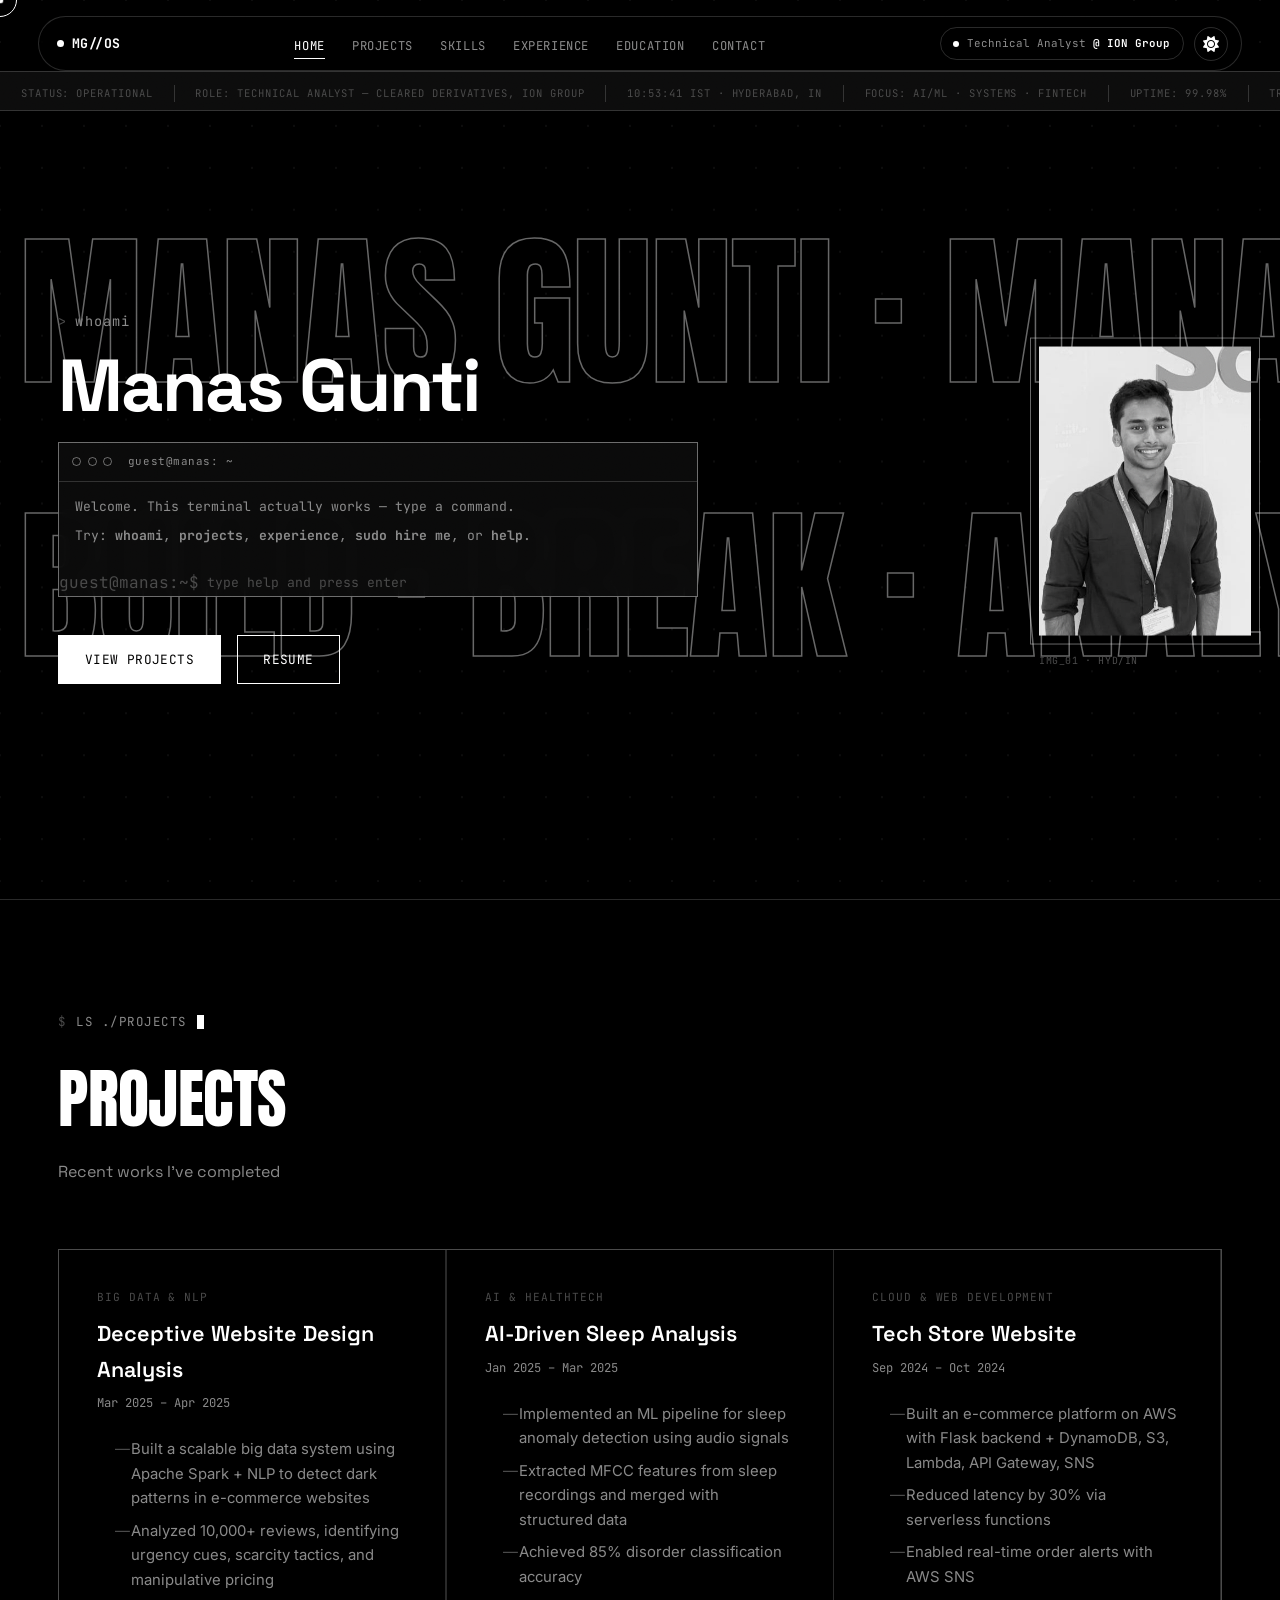
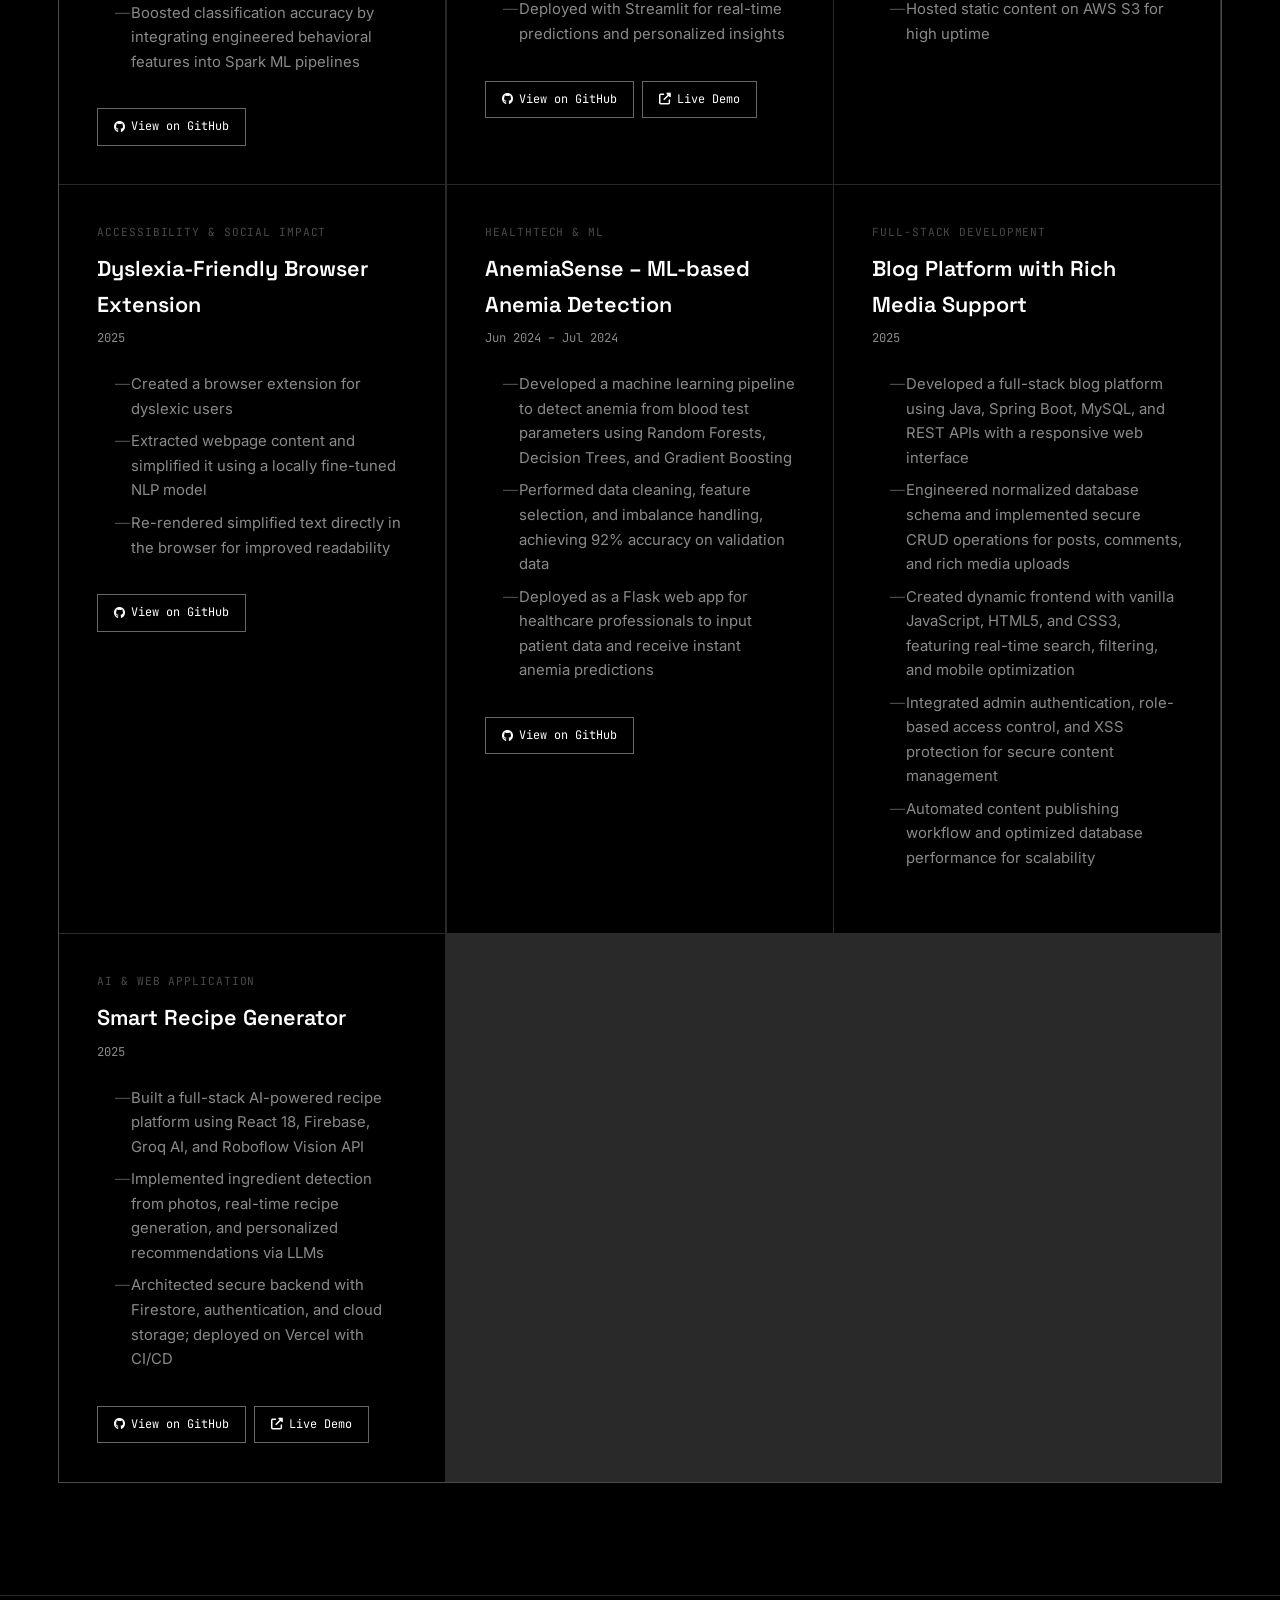
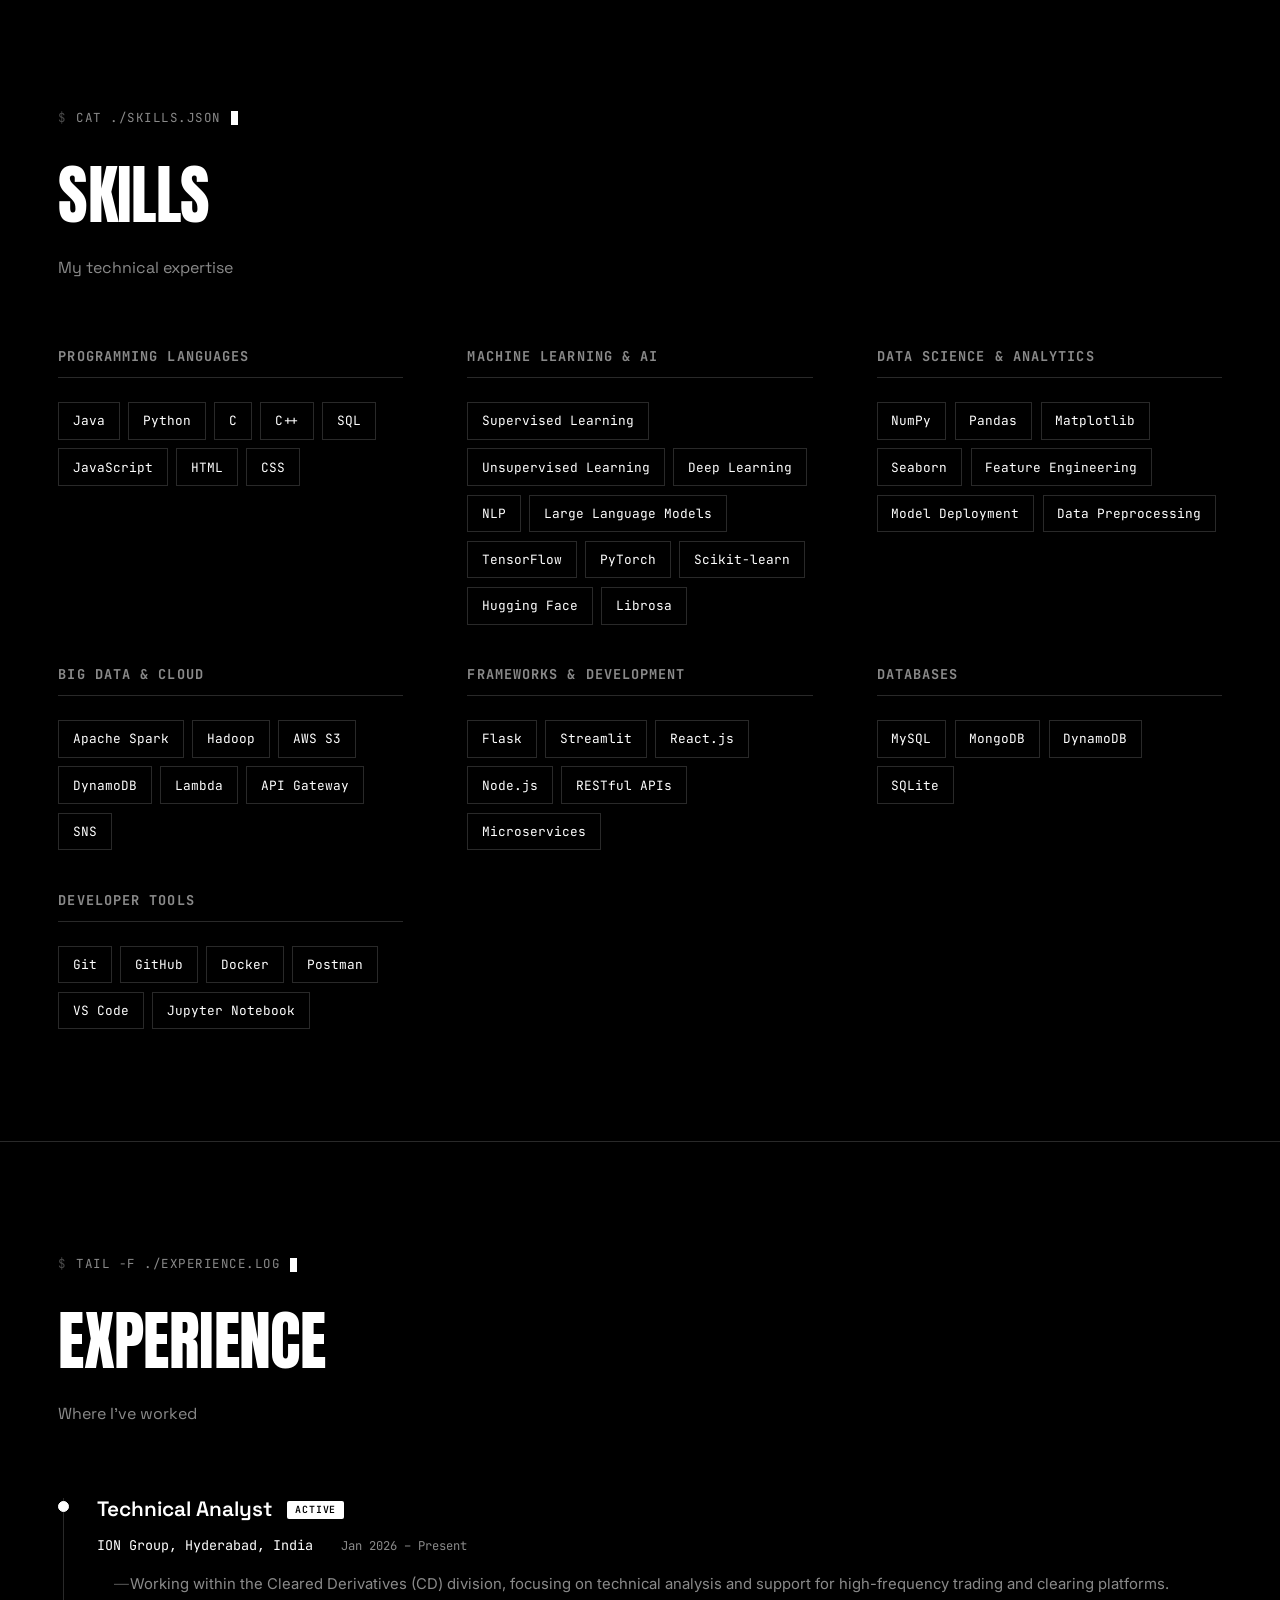
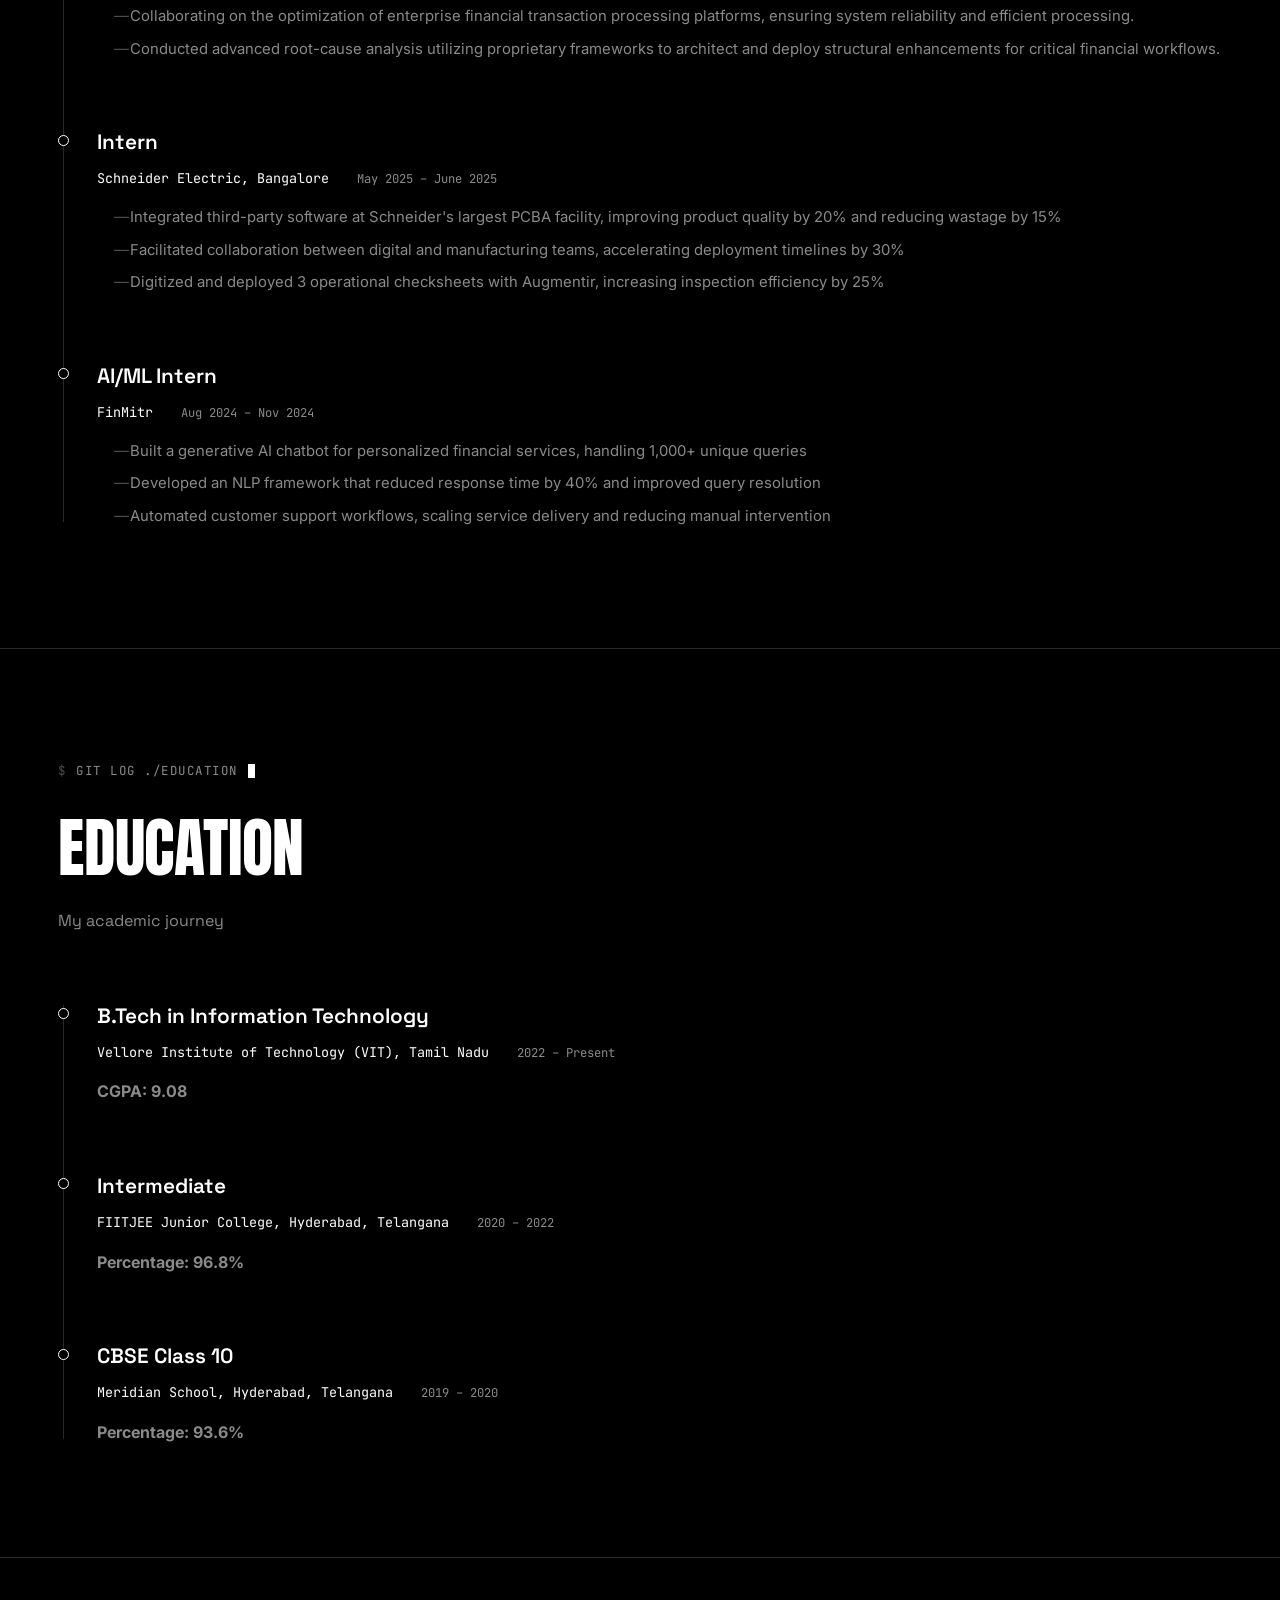
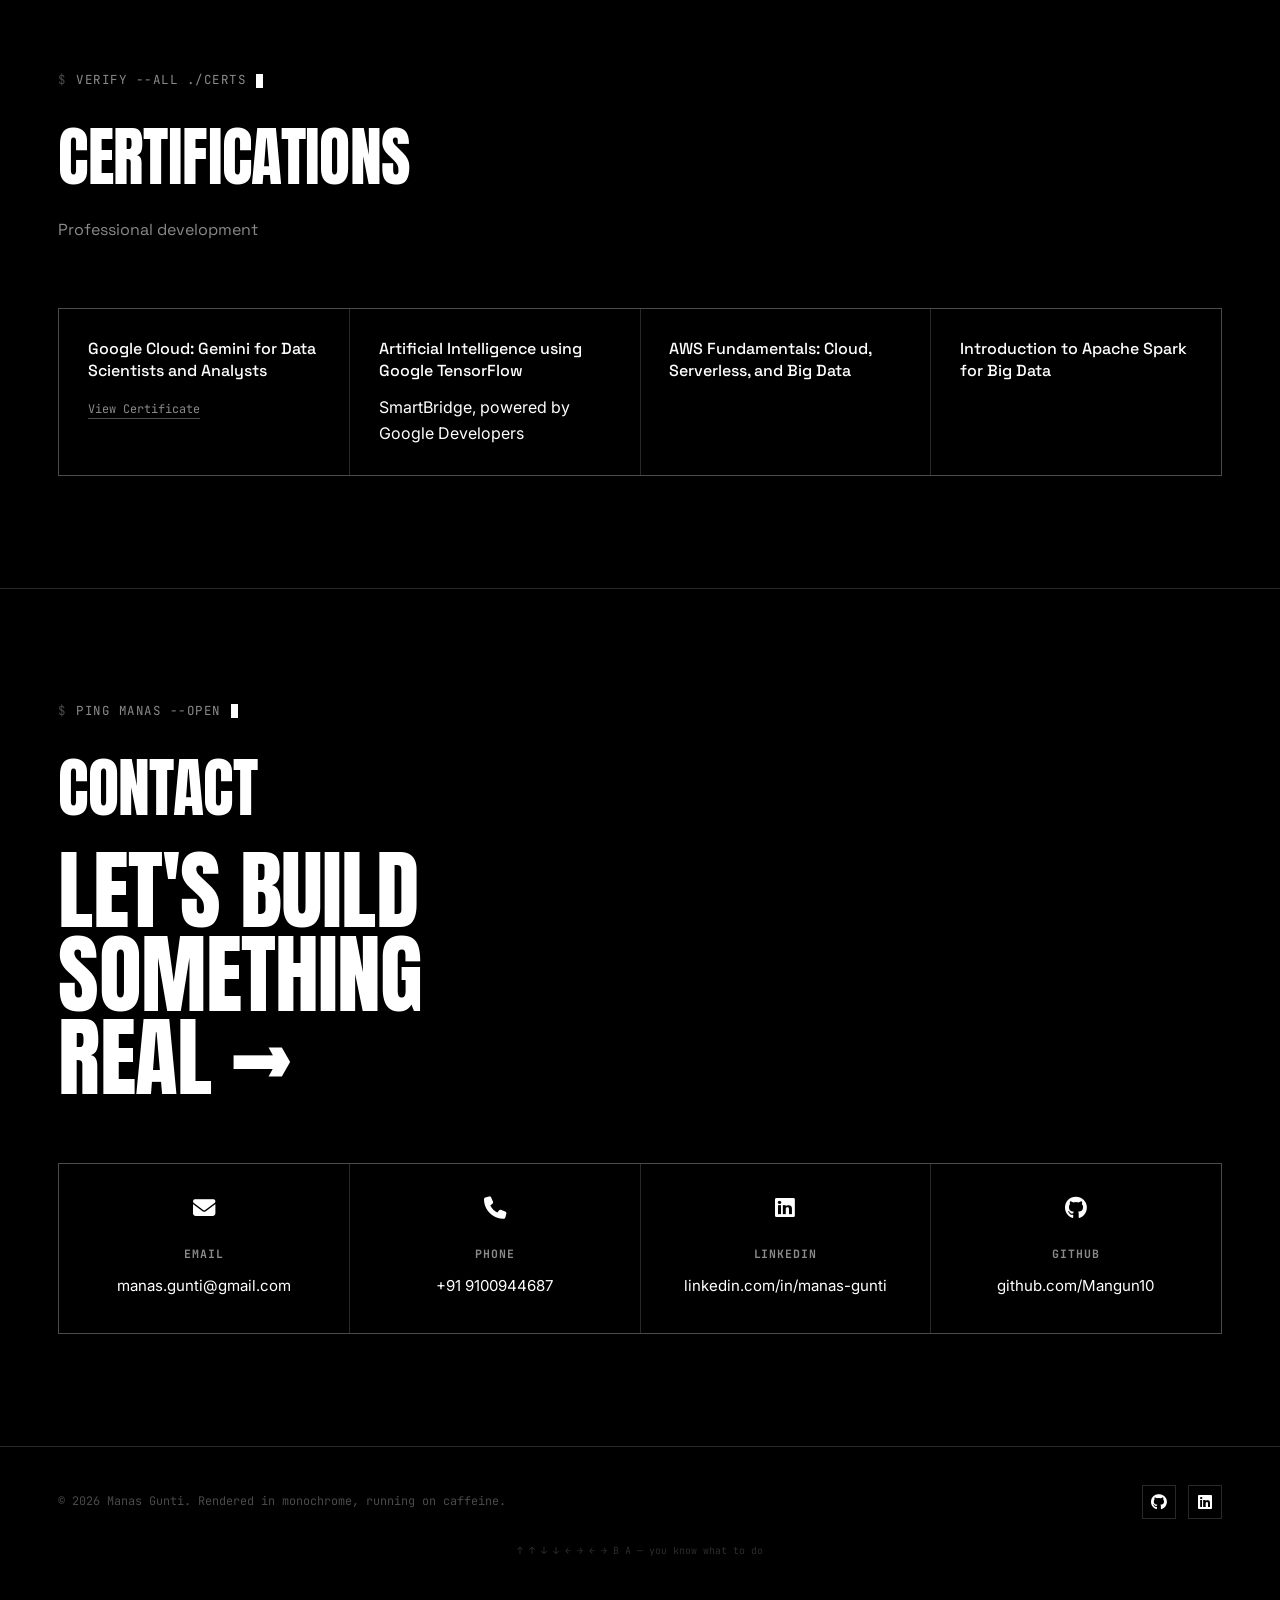
==== index.html @ 897a227e "Add files via upload" ====
<!DOCTYPE html>
<html lang="en">
<head>
    <meta charset="UTF-8">
    <meta name="viewport" content="width=device-width, initial-scale=1.0">
    <title>Manas Gunti — Portfolio_OS</title>
    <meta name="description" content="Manas Gunti — Technical Analyst at ION Group, AI/ML engineer, and builder of things that don't go down.">
    <link rel="preconnect" href="https://fonts.googleapis.com">
    <link rel="preconnect" href="https://fonts.gstatic.com" crossorigin>
    <link rel="stylesheet" href="style.css">
    <link rel="stylesheet" href="https://cdnjs.cloudflare.com/ajax/libs/font-awesome/6.4.0/css/all.min.css">
</head>
<body>

    <!-- Boot sequence -->
    <div id="boot">
        <div class="boot-inner">
            <div class="boot-line show"><b>PORTFOLIO_OS</b> v3.0 — initializing</div>
            <div class="boot-line">loading modules: experience.sys · projects.dll · skills.json</div>
            <div class="boot-line">mounting /dev/ion-group/cleared-derivatives</div>
            <div class="boot-line">checking integrity... <b>OK</b></div>
            <div class="boot-line">status: <b>OPERATIONAL</b> — access granted</div>
            <div class="boot-bar"><i></i></div>
        </div>
        <div class="boot-skip">PRESS ANY KEY TO SKIP</div>
    </div>

    <!-- Header -->
    <header>
        <div class="nav-pill">
            <div class="logo-mark"><span class="dot"></span>MG//OS</div>
            <nav id="navbar">
                <ul>
                    <li><a href="#home" class="nav-link">Home</a></li>
                    <li><a href="#projects" class="nav-link">Projects</a></li>
                    <li><a href="#skills" class="nav-link">Skills</a></li>
                    <li><a href="#experience" class="nav-link">Experience</a></li>
                    <li><a href="#education" class="nav-link">Education</a></li>
                    <li><a href="#contact" class="nav-link">Contact</a></li>
                </ul>
            </nav>
            <div class="header-right">
                <div class="status-chip">
                    <span class="dot"></span>
                    <span class="chip-label">Technical Analyst <b>@ ION Group</b></span>
                </div>
                <div class="theme-toggle">
                    <i class="fas fa-sun" id="theme-icon"></i>
                </div>
                <div class="menu-toggle">
                    <i class="fas fa-bars"></i>
                </div>
            </div>
        </div>
    </header>

    <!-- System ticker -->
    <div class="ticker" aria-hidden="true">
        <div class="ticker-track">
            <span>STATUS: OPERATIONAL</span>
            <span>ROLE: TECHNICAL ANALYST — CLEARED DERIVATIVES, ION GROUP</span>
            <span id="ist-clock">--:--:-- IST · HYDERABAD, IN</span>
            <span>FOCUS: AI/ML · SYSTEMS · FINTECH</span>
            <span>UPTIME: 99.98%</span>
            <span>TRY THE KONAMI CODE</span>
            <span>STATUS: OPERATIONAL</span>
            <span>ROLE: TECHNICAL ANALYST — CLEARED DERIVATIVES, ION GROUP</span>
            <span id="ist-clock-2">--:--:-- IST · HYDERABAD, IN</span>
            <span>FOCUS: AI/ML · SYSTEMS · FINTECH</span>
            <span>UPTIME: 99.98%</span>
            <span>TRY THE KONAMI CODE</span>
        </div>
    </div>

    <!-- Hero -->
    <section id="home" class="hero">
        <canvas id="grid-canvas"></canvas>
        <div class="kinetic-wrap" aria-hidden="true">
            <div class="kinetic-row r1"><span>MANAS GUNTI · MANAS GUNTI · MANAS GUNTI · MANAS GUNTI · </span><span>MANAS GUNTI · MANAS GUNTI · MANAS GUNTI · MANAS GUNTI · </span></div>
            <div class="kinetic-row r2"><span>BUILD · BREAK · ANALYZE · REPEAT · BUILD · BREAK · ANALYZE · REPEAT · </span><span>BUILD · BREAK · ANALYZE · REPEAT · BUILD · BREAK · ANALYZE · REPEAT · </span></div>
        </div>

        <div class="container hero-content">
            <div class="hero-portrait" aria-hidden="true">
                <img src="profile-image.jpg" alt="">
                <div class="hero-portrait-tag">IMG_01 · HYD/IN</div>
            </div>
            <div class="hero-kicker">whoami</div>
            <h1 class="hero-title"><span class="glitch">Manas Gunti</span></h1>

            <div class="terminal">
                <div class="terminal-bar">
                    <span class="tb-dot"></span><span class="tb-dot"></span><span class="tb-dot"></span>
                    <span class="tb-title">guest@manas: ~</span>
                </div>
                <div class="terminal-body" id="terminal-body">
                    <div class="terminal-line">Welcome. This terminal actually works — type a command.</div>
                    <div class="terminal-line">Try: <b>whoami</b>, <b>projects</b>, <b>experience</b>, <b>sudo hire me</b>, or <b>help</b>.</div>
                </div>
                <div class="terminal-input-row">
                    <input type="text" id="terminal-input" placeholder="type help and press enter" autocomplete="off" spellcheck="false">
                </div>
            </div>

            <div class="hero-buttons">
                <a href="#projects" class="btn btn-primary">View Projects</a>
                <a href="files/resume.pdf" class="btn btn-secondary" target="_blank">Resume</a>
            </div>
        </div>
    </section>

    <!-- Projects -->
    <section id="projects" class="projects">
        <div class="container">
            <div class="section-eyebrow">ls ./projects<span class="blink"></span></div>
            <h2 class="section-title">Projects</h2>
            <div class="section-subtitle">Recent works I've completed</div>
            <div class="projects-grid">
<!-- Project 1 -->
<div class="project-card">
<div class="project-category">Big Data &amp; NLP</div>
<h3>Deceptive Website Design Analysis</h3>
<p class="project-date">Mar 2025 – Apr 2025</p>
<div class="project-description">
<ul>
<li>Built a scalable big data system using Apache Spark + NLP to detect dark patterns in e-commerce websites</li>
<li>Analyzed 10,000+ reviews, identifying urgency cues, scarcity tactics, and manipulative pricing</li>
<li>Boosted classification accuracy by integrating engineered behavioral features into Spark ML pipelines</li>
</ul>
</div>
<div class="project-links">
<a class="btn-small" href="https://github.com/Mangun10/Deceptive-Website-Design-Analysis" target="_blank">
<i class="fab fa-github"></i> View on GitHub
                        </a>
</div>
</div>
<!-- Project 2 -->
<div class="project-card">
<div class="project-category">AI &amp; HealthTech</div>
<h3>AI-Driven Sleep Analysis</h3>
<p class="project-date">Jan 2025 – Mar 2025</p>
<div class="project-description">
<ul>
<li>Implemented an ML pipeline for sleep anomaly detection using audio signals</li>
<li>Extracted MFCC features from sleep recordings and merged with structured data</li>
<li>Achieved 85% disorder classification accuracy</li>
<li>Deployed with Streamlit for real-time predictions and personalized insights</li>
</ul>
</div>
<div class="project-links">
<a class="btn-small" href="https://github.com/Mangun10/Sleep-Pattern-Analysis" target="_blank">
<i class="fab fa-github"></i> View on GitHub
                        </a>
<a class="btn-small" href="https://sleep-pattern-analysis.streamlit.app/" target="_blank">
<i class="fas fa-external-link-alt"></i> Live Demo
                        </a>
</div>
</div>
<!-- Project 3 -->
<!-- <div class="project-card">
                    <div class="project-category">AI & HealthTech</div>
                    <h3>AI-Based Sleep Detection & Tracking System</h3>
                    <p class="project-date">2025</p>
                    <div class="project-description">
                        <ul>
                            <li>Developed a desktop app (PyQt5 + Python backend) for sleep tracking</li>
                            <li>Integrated real-time detection using OpenCV + MediaPipe</li>
                            <li>Features: alerts, motivational content, stretching guidance, analytics dashboards</li>
                            <li>Stored user data locally with SQLite; visualized insights using Matplotlib & Plotly</li>
                        </ul>
                    </div>
                    <div class="project-links">
                        <a href="https://github.com/Mangun10/Sleep-Pattern-Analysis" class="btn-small" target="_blank">
                            <i class="fab fa-github"></i> View on GitHub
                        </a>
                    </div>
                </div> -->
<!-- Project 4 -->
<div class="project-card">
<div class="project-category">Cloud &amp; Web Development</div>
<h3>Tech Store Website</h3>
<p class="project-date">Sep 2024 – Oct 2024</p>
<div class="project-description">
<ul>
<li>Built an e-commerce platform on AWS with Flask backend + DynamoDB, S3, Lambda, API Gateway, SNS</li>
<li>Reduced latency by 30% via serverless functions</li>
<li>Enabled real-time order alerts with AWS SNS</li>
<li>Hosted static content on AWS S3 for high uptime</li>
</ul>
</div>
<!-- <div class="project-links">
                        <a href="https://github.com/Mangun10/spring-boot-app" class="btn-small" target="_blank">
                            <i class="fab fa-github"></i> View on GitHub
                        </a>
                    </div> -->
</div>
<!-- Project 5 -->
<div class="project-card">
<div class="project-category">Accessibility &amp; Social Impact</div>
<h3>Dyslexia-Friendly Browser Extension</h3>
<p class="project-date">2025</p>
<div class="project-description">
<ul>
<li>Created a browser extension for dyslexic users</li>
<li>Extracted webpage content and simplified it using a locally fine-tuned NLP model</li>
<li>Re-rendered simplified text directly in the browser for improved readability</li>
</ul>
</div>
<div class="project-links">
<a class="btn-small" href="https://github.com/Mangun10/LexiFlow" target="_blank">
<i class="fab fa-github"></i> View on GitHub
                        </a>
</div>
</div>
<!-- Project 6 -->
<div class="project-card">
<div class="project-category">HealthTech &amp; ML</div>
<h3>AnemiaSense – ML-based Anemia Detection</h3>
<p class="project-date">Jun 2024 – Jul 2024</p>
<div class="project-description">
<ul>
<li>Developed a machine learning pipeline to detect anemia from blood test parameters using Random Forests, Decision Trees, and Gradient Boosting</li>
<li>Performed data cleaning, feature selection, and imbalance handling, achieving 92% accuracy on validation data</li>
<li>Deployed as a Flask web app for healthcare professionals to input patient data and receive instant anemia predictions</li>
</ul>
</div>
<div class="project-links">
<a class="btn-small" href="https://github.com/Mangun10/Anemia_Sense" target="_blank">
<i class="fab fa-github"></i> View on GitHub
                            </a>
</div>
</div>
<!-- Project 7: Full-Stack Blog Platform -->
<div class="project-card">
<div class="project-category">Full-Stack Development</div>
<h3>Blog Platform with Rich Media Support</h3>
<p class="project-date">2025</p>
<div class="project-description">
<ul>
<li>Developed a full-stack blog platform using Java, Spring Boot, MySQL, and REST APIs with a responsive web interface</li>
<li>Engineered normalized database schema and implemented secure CRUD operations for posts, comments, and rich media uploads</li>
<li>Created dynamic frontend with vanilla JavaScript, HTML5, and CSS3, featuring real-time search, filtering, and mobile optimization</li>
<li>Integrated admin authentication, role-based access control, and XSS protection for secure content management</li>
<li>Automated content publishing workflow and optimized database performance for scalability</li>
</ul>
</div>
<!-- <div class="project-links">
                            <a href="https://github.com/your-github/blog-platform" class="btn-small" target="_blank">
                                <i class="fab fa-github"></i> View on GitHub
                            </a>
                        </div> -->
</div>
<!-- Project 8: Smart Recipe Generator -->
<div class="project-card">
<div class="project-category">AI &amp; Web Application</div>
<h3>Smart Recipe Generator</h3>
<p class="project-date">2025</p>
<div class="project-description">
<ul>
<li>Built a full-stack AI-powered recipe platform using React 18, Firebase, Groq AI, and Roboflow Vision API</li>
<li>Implemented ingredient detection from photos, real-time recipe generation, and personalized recommendations via LLMs</li>
<li>Architected secure backend with Firestore, authentication, and cloud storage; deployed on Vercel with CI/CD</li>
</ul>
</div>
<div class="project-links">
<a class="btn-small" href="https://github.com/your-github/smart-recipe-generator" target="_blank">
<i class="fab fa-github"></i> View on GitHub
                            </a>
<a class="btn-small" href="https://smart-recipe-generator-delta.vercel.app" target="_blank">
<i class="fas fa-external-link-alt"></i> Live Demo
                            </a>
</div>
</div>
</div>
        </div>
    </section>

    <!-- Skills -->
    <section id="skills" class="skills">
        <div class="container">
            <div class="section-eyebrow">cat ./skills.json<span class="blink"></span></div>
            <h2 class="section-title">Skills</h2>
            <div class="section-subtitle">My technical expertise</div>
            <div class="skills-container">
<div class="skill-category">
<h3>Programming Languages</h3>
<div class="skill-tags">
<span class="skill-tag">Java</span>
<span class="skill-tag">Python</span>
<span class="skill-tag">C</span>
<span class="skill-tag">C++</span>
<span class="skill-tag">SQL</span>
<span class="skill-tag">JavaScript</span>
<span class="skill-tag">HTML</span>
<span class="skill-tag">CSS</span>
</div>
</div>
<div class="skill-category">
<h3>Machine Learning &amp; AI</h3>
<div class="skill-tags">
<span class="skill-tag">Supervised Learning</span>
<span class="skill-tag">Unsupervised Learning</span>
<span class="skill-tag">Deep Learning</span>
<span class="skill-tag">NLP</span>
<span class="skill-tag">Large Language Models</span>
<span class="skill-tag">TensorFlow</span>
<span class="skill-tag">PyTorch</span>
<span class="skill-tag">Scikit-learn</span>
<span class="skill-tag">Hugging Face</span>
<span class="skill-tag">Librosa</span>
</div>
</div>
<div class="skill-category">
<h3>Data Science &amp; Analytics</h3>
<div class="skill-tags">
<span class="skill-tag">NumPy</span>
<span class="skill-tag">Pandas</span>
<span class="skill-tag">Matplotlib</span>
<span class="skill-tag">Seaborn</span>
<span class="skill-tag">Feature Engineering</span>
<span class="skill-tag">Model Deployment</span>
<span class="skill-tag">Data Preprocessing</span>
</div>
</div>
<div class="skill-category">
<h3>Big Data &amp; Cloud</h3>
<div class="skill-tags">
<span class="skill-tag">Apache Spark</span>
<span class="skill-tag">Hadoop</span>
<span class="skill-tag">AWS S3</span>
<span class="skill-tag">DynamoDB</span>
<span class="skill-tag">Lambda</span>
<span class="skill-tag">API Gateway</span>
<span class="skill-tag">SNS</span>
</div>
</div>
<div class="skill-category">
<h3>Frameworks &amp; Development</h3>
<div class="skill-tags">
<span class="skill-tag">Flask</span>
<span class="skill-tag">Streamlit</span>
<span class="skill-tag">React.js</span>
<span class="skill-tag">Node.js</span>
<span class="skill-tag">RESTful APIs</span>
<span class="skill-tag">Microservices</span>
</div>
</div>
<div class="skill-category">
<h3>Databases</h3>
<div class="skill-tags">
<span class="skill-tag">MySQL</span>
<span class="skill-tag">MongoDB</span>
<span class="skill-tag">DynamoDB</span>
<span class="skill-tag">SQLite</span>
</div>
</div>
<div class="skill-category">
<h3>Developer Tools</h3>
<div class="skill-tags">
<span class="skill-tag">Git</span>
<span class="skill-tag">GitHub</span>
<span class="skill-tag">Docker</span>
<span class="skill-tag">Postman</span>
<span class="skill-tag">VS Code</span>
<span class="skill-tag">Jupyter Notebook</span>
</div>
</div>
</div>
        </div>
    </section>

    <!-- Experience -->
    <section id="experience" class="experience">
        <div class="container">
            <div class="section-eyebrow">tail -f ./experience.log<span class="blink"></span></div>
            <h2 class="section-title">Experience</h2>
            <div class="section-subtitle">Where I've worked</div>
            <div class="timeline">
<div class="timeline-item is-current">
<div class="timeline-dot" style="left: 5px; top: 9.5px;"></div>
<div class="timeline-content">
<div class="timeline-header">
<h3>Technical Analyst <span class="current-tag">ACTIVE</span></h3>
<span class="company">ION Group, Hyderabad, India</span>
<span class="date">Jan 2026 – Present</span>
</div>
<div class="timeline-description">
<ul>
<li>Working within the Cleared Derivatives (CD) division, focusing on technical analysis and support for high-frequency trading and clearing platforms.</li>
<li>Collaborating on the optimization of enterprise financial transaction processing platforms, ensuring system reliability and efficient processing.</li>
<li>Conducted advanced root-cause analysis utilizing proprietary frameworks to architect and deploy structural enhancements for critical financial workflows.</li>
</ul>
</div>
</div>
</div>
<div class="timeline-item">
<div class="timeline-dot" style="left: 5px;top: 9.5px;"></div>
<div class="timeline-content">
<div class="timeline-header">
<h3>Intern</h3>
<span class="company">Schneider Electric, Bangalore</span>
<span class="date">May 2025 – June 2025</span>
</div>
<div class="timeline-description">
<ul>
<li>Integrated third-party software at Schneider's largest PCBA facility, improving product quality by 20% and reducing wastage by 15%</li>
<li>Facilitated collaboration between digital and manufacturing teams, accelerating deployment timelines by 30%</li>
<li>Digitized and deployed 3 operational checksheets with Augmentir, increasing inspection efficiency by 25%</li>
</ul>
</div>
</div>
</div>
<div class="timeline-item">
<div class="timeline-dot" style="left: 5px;top: 9.5px;"></div>
<div class="timeline-content">
<div class="timeline-header">
<h3>AI/ML Intern</h3>
<span class="company">FinMitr</span>
<span class="date">Aug 2024 – Nov 2024</span>
</div>
<div class="timeline-description">
<ul>
<li>Built a generative AI chatbot for personalized financial services, handling 1,000+ unique queries</li>
<li>Developed an NLP framework that reduced response time by 40% and improved query resolution</li>
<li>Automated customer support workflows, scaling service delivery and reducing manual intervention</li>
</ul>
</div>
</div>
</div>
</div>
        </div>
    </section>

    <!-- Education -->
    <section id="education" class="education">
        <div class="container">
            <div class="section-eyebrow">git log ./education<span class="blink"></span></div>
            <h2 class="section-title">Education</h2>
            <div class="section-subtitle">My academic journey</div>
            <div class="timeline">
<div class="timeline-item">
<div class="timeline-dot" style="left: 5px;top: 9.5px;"></div>
<div class="timeline-content">
<div class="timeline-header">
<h3>B.Tech in Information Technology</h3>
<span class="institution">Vellore Institute of Technology (VIT), Tamil Nadu</span>
<span class="date">2022 – Present</span>
</div>
<div class="timeline-description">
<p><strong>CGPA: 9.08</strong></p>
</div>
</div>
</div>
<div class="timeline-item">
<div class="timeline-dot" style="left: 5px;top: 9.5px;"></div>
<div class="timeline-content">
<div class="timeline-header">
<h3>Intermediate</h3>
<span class="institution">FIITJEE Junior College, Hyderabad, Telangana</span>
<span class="date">2020 – 2022</span>
</div>
<div class="timeline-description">
<p><strong>Percentage: 96.8%</strong></p>
</div>
</div>
</div>
<div class="timeline-item">
<div class="timeline-dot" style="left: 5px;top: 9.5px;"></div>
<div class="timeline-content">
<div class="timeline-header">
<h3>CBSE Class 10</h3>
<span class="institution">Meridian School, Hyderabad, Telangana</span>
<span class="date">2019 – 2020</span>
</div>
<div class="timeline-description">
<p><strong>Percentage: 93.6%</strong></p>
</div>
</div>
</div>
</div>
        </div>
    </section>

    <!-- Certifications -->
    <section id="certifications" class="certifications">
        <div class="container">
            <div class="section-eyebrow">verify --all ./certs<span class="blink"></span></div>
            <h2 class="section-title">Certifications</h2>
            <div class="section-subtitle">Professional development</div>
            <div class="certifications-grid">
<div class="certification-item">
<h3>Google Cloud: Gemini for Data Scientists and Analysts</h3>
<a class="cert-link" href="https://www.cloudskillsboost.google/public_profiles/c2d871e6-80b2-444b-b032-2cf46974b60a/badges/9809733" target="_blank">View Certificate</a>
</div>
<div class="certification-item">
<h3>Artificial Intelligence using Google TensorFlow</h3>
<p>SmartBridge, powered by Google Developers</p>
</div>
<div class="certification-item">
<h3>AWS Fundamentals: Cloud, Serverless, and Big Data</h3>
</div>
<div class="certification-item">
<h3>Introduction to Apache Spark for Big Data</h3>
</div>
</div>
        </div>
    </section>

    <!-- Contact -->
    <section id="contact" class="contact">
        <div class="container">
            <div class="section-eyebrow">ping manas --open<span class="blink"></span></div>
            <h2 class="section-title">Contact</h2>
            <p class="contact-cta">Let's build<br>something<br><a href="mailto:manas.gunti@gmail.com">real →</a></p>
            <div class="contact-info">
<div class="contact-item">
<i class="fas fa-envelope"></i>
<h3>Email</h3>
<a href="mailto:manas.gunti@gmail.com">manas.gunti@gmail.com</a>
</div>
<div class="contact-item">
<i class="fas fa-phone"></i>
<h3>Phone</h3>
<a href="tel:+919100944687">+91 9100944687</a>
</div>
<div class="contact-item">
<i class="fab fa-linkedin"></i>
<h3>LinkedIn</h3>
<a href="https://www.linkedin.com/in/manas-gunti-33451b252/" target="_blank">linkedin.com/in/manas-gunti</a>
</div>
<div class="contact-item">
<i class="fab fa-github"></i>
<h3>GitHub</h3>
<a href="https://github.com/Mangun10" target="_blank">github.com/Mangun10</a>
</div>
</div>
        </div>
    </section>

    <!-- Footer -->
    <footer>
        <div class="container">
            <div class="footer-content">
                <p>&copy; 2026 Manas Gunti. Rendered in monochrome, running on caffeine.</p>
                <div class="social-links">
                    <a href="https://github.com/Mangun10" target="_blank"><i class="fab fa-github"></i></a>
                    <a href="https://www.linkedin.com/in/manas-gunti-33451b252/" target="_blank"><i class="fab fa-linkedin"></i></a>
                </div>
            </div>
            <div class="footer-egg">↑ ↑ ↓ ↓ ← → ← → B A — you know what to do</div>
        </div>
    </footer>

    <script src="script.js"></script>
</body>
</html>
---- style.css ----
/* ============================================================================
   MANAS GUNTI — PORTFOLIO_OS
   A system-monitor / trading-terminal fever dream. Strict monochrome.
   Every ounce of "wow" comes from motion, type, and contrast — never color.
   ============================================================================ */

@import url('https://fonts.googleapis.com/css2?family=Anton&family=Space+Grotesk:wght@400;500;600;700&family=JetBrains+Mono:wght@400;500;600;700&family=Inter:wght@400;500;600&display=swap');

/* --------------------------------- Tokens --------------------------------- */
:root{
  --black:#000000;
  --white:#ffffff;
  --paper:#f4f2ec;
  --ink:#ffffff;
  --void:#000000;
  --surface:#0c0c0c;
  --surface-2:#141414;
  --dim:#8a8a8a;
  --faint:#4a4a4a;
  --line: rgba(255,255,255,.16);
  --line-strong: rgba(255,255,255,.4);
  --glow: rgba(255,255,255,.55);
  --invert-mix: difference;

  --f-display:'Anton', 'Impact', sans-serif;
  --f-head:'Space Grotesk', sans-serif;
  --f-mono:'JetBrains Mono', Consolas, monospace;
  --f-body:'Inter', sans-serif;

  --ease-out: cubic-bezier(.16,.8,.28,1);
  --ease-snap: cubic-bezier(.65,0,.35,1);
  --max-w: 1240px;

  --sp-3xs:.3rem; --sp-xs:.9rem; --sp-sm:1.5rem; --sp-md:2.4rem; --sp-lg:4rem; --sp-xl:7rem;
}

[data-theme="light"]{
  --ink:#050505;
  --void:#f4f2ec;
  --surface:#ffffff;
  --surface-2:#ebe9e2;
  --dim:#5c5b55;
  --faint:#a5a39b;
  --line: rgba(5,5,5,.14);
  --line-strong: rgba(5,5,5,.38);
  --glow: rgba(5,5,5,.5);
}

/* --------------------------------- Reset --------------------------------- */
*{ margin:0; padding:0; box-sizing:border-box; }
html{ scroll-behavior:smooth; }
@media (prefers-reduced-motion: reduce){
  html{ scroll-behavior:auto; }
  *{ animation:none !important; transition:none !important; }
}

body{
  font-family:var(--f-body);
  background:var(--void);
  color:var(--ink);
  line-height:1.65;
  overflow-x:hidden;
  position:relative;
  cursor: default;
  transition:background .5s var(--ease-out), color .5s var(--ease-out);
  -webkit-font-smoothing:antialiased;
}
body.has-custom-cursor, body.has-custom-cursor *{ cursor:none !important; }

body::before{ /* grain */
  content:''; position:fixed; inset:0; pointer-events:none; z-index:9998;
  opacity:.05; mix-blend-mode:overlay;
  background-image:url("data:image/svg+xml,%3Csvg xmlns='http://www.w3.org/2000/svg' width='140' height='140'%3E%3Cfilter id='n'%3E%3CfeTurbulence type='fractalNoise' baseFrequency='0.85' numOctaves='2' stitchTiles='stitch'/%3E%3C/filter%3E%3Crect width='100%25' height='100%25' filter='url(%23n)'/%3E%3C/svg%3E");
}

a{ text-decoration:none; color:inherit; }
ul{ list-style:none; }
img{ display:block; max-width:100%; }
::selection{ background:var(--ink); color:var(--void); }
::-webkit-scrollbar{ width:8px; }
::-webkit-scrollbar-track{ background:var(--void); }
::-webkit-scrollbar-thumb{ background:var(--faint); border-radius:8px; }

.container{ width:100%; max-width:var(--max-w); margin:0 auto; padding:0 var(--sp-md); }
section{ padding:var(--sp-xl) 0; border-bottom:1px solid var(--line); position:relative; }

/* --------------------------------- Custom cursor --------------------------------- */
.cursor-dot, .cursor-ring{
  position:fixed; top:0; left:0; pointer-events:none; z-index:10000;
  border-radius:50%; transform:translate(-50%,-50%);
  mix-blend-mode:var(--invert-mix);
  will-change:transform;
}
.cursor-dot{ width:7px; height:7px; background:#fff; transition:opacity .2s; }
.cursor-ring{
  width:34px; height:34px; border:1.4px solid #fff;
  transition: width .25s var(--ease-out), height .25s var(--ease-out), border-color .25s;
}
.cursor-ring.hovering{ width:64px; height:64px; }
.cursor-ring.clicking{ width:22px; height:22px; }

/* --------------------------------- Boot sequence --------------------------------- */
#boot{
  position:fixed; inset:0; background:#000; color:#fff; z-index:20000;
  display:flex; align-items:center; justify-content:center;
  font-family:var(--f-mono); font-size:clamp(.72rem,1.6vw,.95rem);
  transition:opacity .6s var(--ease-out), visibility .6s;
}
#boot.hidden{ opacity:0; visibility:hidden; pointer-events:none; }
#boot .boot-inner{ width:min(560px, 88vw); }
#boot .boot-line{ opacity:0; white-space:pre-wrap; margin-bottom:.35rem; letter-spacing:.02em; }
#boot .boot-line.show{ opacity:1; }
#boot .boot-line b{ color:#fff; }
#boot .boot-bar{ height:2px; background:#222; margin-top:1rem; overflow:hidden; }
#boot .boot-bar i{ display:block; height:100%; width:0%; background:#fff; transition:width 1.4s var(--ease-snap); }
#boot .boot-skip{ position:absolute; bottom:2.2rem; right:2.2rem; font-size:.68rem; color:#555; letter-spacing:.08em; }

/* --------------------------------- Header / Nav --------------------------------- */
header{
  position:fixed; top:0; left:0; width:100%; z-index:1000;
  padding: 1rem var(--sp-md) 0;
  pointer-events:none;
}
.nav-pill{
  pointer-events:auto;
  max-width:var(--max-w); margin:0 auto;
  display:flex; align-items:center; justify-content:space-between; gap:1rem;
  padding:.6rem .8rem .6rem 1.1rem;
  background:color-mix(in srgb, var(--void) 72%, transparent);
  backdrop-filter:blur(16px) saturate(150%);
  -webkit-backdrop-filter:blur(16px) saturate(150%);
  border:1px solid var(--line);
  border-radius:999px;
  transition: border-color .4s, background .4s, transform .4s var(--ease-out);
}
header.scrolled .nav-pill{ border-color:var(--line-strong); }

.logo-mark{
  font-family:var(--f-mono); font-weight:700; font-size:.82rem;
  display:flex; align-items:center; gap:.5rem; color:var(--ink);
}
.logo-mark .dot{ width:7px; height:7px; border-radius:50%; background:var(--ink); animation:pulse-op 2.4s ease-in-out infinite; }
@keyframes pulse-op{ 0%,100%{opacity:1;} 50%{opacity:.25;} }

nav ul{ display:flex; gap:1.7rem; }
nav ul li a{
  font-family:var(--f-mono); font-size:.76rem; letter-spacing:.05em; text-transform:uppercase;
  color:var(--dim); position:relative; padding:.3rem 0;
}
nav ul li a::after{ content:''; position:absolute; left:0; bottom:-1px; height:1px; width:0; background:var(--ink); transition:width .3s var(--ease-out); }
nav ul li a:hover, nav ul li a.active{ color:var(--ink); }
nav ul li a:hover::after, nav ul li a.active::after{ width:100%; }

.header-right{ display:flex; align-items:center; gap:.6rem; }
.status-chip{
  display:flex; align-items:center; gap:.5rem;
  font-family:var(--f-mono); font-size:.68rem; color:var(--dim);
  padding:.4rem .8rem; border:1px solid var(--line); border-radius:999px; white-space:nowrap;
}
.status-chip .dot{ width:6px; height:6px; border-radius:50%; background:var(--ink); box-shadow:0 0 0 0 var(--glow); animation:pulse-dot 2.2s ease-out infinite; flex-shrink:0; }
.status-chip b{ color:var(--ink); font-weight:600; }
@keyframes pulse-dot{ 0%{box-shadow:0 0 0 0 var(--glow);} 70%{box-shadow:0 0 0 8px rgba(0,0,0,0);} 100%{box-shadow:0 0 0 0 rgba(0,0,0,0);} }

.theme-toggle{
  cursor:pointer; width:34px; height:34px; border:1px solid var(--line); border-radius:50%;
  display:flex; align-items:center; justify-content:center; color:var(--ink);
  transition: transform .4s var(--ease-out), border-color .3s;
}
.theme-toggle:hover{ border-color:var(--ink); transform:rotate(180deg); }
.menu-toggle{ display:none; cursor:pointer; color:var(--ink); font-size:1.1rem; }

/* --------------------------------- Marquee ticker --------------------------------- */
.ticker{
  position:fixed; top:64px; left:0; width:100%; z-index:999;
  border-top:1px solid var(--line); border-bottom:1px solid var(--line);
  background:var(--surface); overflow:hidden; white-space:nowrap; padding:.35rem 0;
}
.ticker-track{ display:inline-flex; animation:ticker-scroll 30s linear infinite; }
.ticker:hover .ticker-track{ animation-play-state:paused; }
.ticker span{
  font-family:var(--f-mono); font-size:.66rem; letter-spacing:.09em; text-transform:uppercase;
  color:var(--faint); padding:0 1.3rem; border-right:1px solid var(--line);
}
@keyframes ticker-scroll{ from{transform:translateX(0);} to{transform:translateX(-50%);} }

/* --------------------------------- Hero --------------------------------- */
.hero{
  min-height:100svh;
  display:flex; flex-direction:column; justify-content:center;
  padding: 9rem 0 4rem;
  border-bottom:1px solid var(--line);
  position:relative; overflow:hidden;
}

#grid-canvas{ position:absolute; inset:0; width:100%; height:100%; opacity:.55; pointer-events:none; }

.kinetic-wrap{
  position:absolute; top:50%; left:0; width:100%; transform:translateY(-50%);
  pointer-events:none; z-index:0; user-select:none;
}
.kinetic-row{ display:flex; white-space:nowrap; }
.kinetic-row span{
  font-family:var(--f-display); font-weight:400; text-transform:uppercase;
  font-size:clamp(4rem, 13vw, 11rem);
  -webkit-text-stroke: 1.5px var(--line-strong);
  color:transparent;
  padding:0 1.2rem;
  letter-spacing:-.01em;
}
.kinetic-row.r1{ animation:scroll-left 34s linear infinite; }
.kinetic-row.r2{ animation:scroll-right 40s linear infinite; }
@keyframes scroll-left{ from{transform:translateX(0);} to{transform:translateX(-50%);} }
@keyframes scroll-right{ from{transform:translateX(-50%);} to{transform:translateX(0);} }

.hero-content{ position:relative; z-index:2; }

.hero-portrait{
  position:absolute; top:50%; right:0; transform:translateY(-52%);
  width:min(230px, 20vw); aspect-ratio:3/4;
  border:1px solid var(--line-strong);
  padding:8px;
  z-index:1;
}
.hero-portrait img{
  width:100%; height:100%; object-fit:cover;
  filter:grayscale(1) contrast(1.15) brightness(.92);
}
.hero-portrait-tag{
  position:absolute; bottom:-1.6rem; left:8px; right:8px;
  font-family:var(--f-mono); font-size:.62rem; color:var(--faint); letter-spacing:.06em;
  display:flex; justify-content:space-between;
}

.hero-kicker{
  font-family:var(--f-mono); font-size:.85rem; color:var(--dim); letter-spacing:.08em;
  margin-bottom:1rem; display:flex; align-items:center; gap:.5rem;
}
.hero-kicker::before{ content:'>'; color:var(--faint); }

.hero-title{
  font-family:var(--f-head); font-weight:700; letter-spacing:-.03em;
  font-size:clamp(2.6rem, 6vw, 4.6rem); line-height:1.02; margin-bottom:1.2rem;
  max-width:16ch;
}
.hero-title .glitch{ position:relative; display:inline-block; }
.hero-title .glitch:hover{ animation: glitch-anim .35s var(--ease-snap); }
@keyframes glitch-anim{
  0%{ transform:translate(0,0); text-shadow:none; }
  20%{ transform:translate(-2px,1px); text-shadow:2px 0 var(--faint), -2px 0 var(--dim); }
  40%{ transform:translate(2px,-1px); text-shadow:-2px 0 var(--faint), 2px 0 var(--dim); }
  60%{ transform:translate(-1px,0); text-shadow:1px 0 var(--faint); }
  100%{ transform:translate(0,0); text-shadow:none; }
}

/* the terminal — signature interactive centerpiece */
.terminal{
  max-width:640px;
  border:1px solid var(--line-strong);
  background:color-mix(in srgb, var(--surface) 88%, transparent);
  backdrop-filter:blur(6px);
  font-family:var(--f-mono);
  margin-bottom:var(--sp-md);
}
.terminal-bar{
  display:flex; align-items:center; gap:.4rem;
  padding:.6rem .8rem; border-bottom:1px solid var(--line);
}
.terminal-bar .tb-dot{ width:9px; height:9px; border-radius:50%; border:1px solid var(--line-strong); }
.terminal-bar .tb-title{ margin-left:.6rem; font-size:.68rem; color:var(--dim); letter-spacing:.05em; }
.terminal-body{
  padding:.9rem 1rem 1rem;
  font-size:.82rem;
  max-height:220px; overflow-y:auto;
}
.terminal-body::-webkit-scrollbar{ width:6px; }
.terminal-line{ margin-bottom:.45rem; color:var(--dim); white-space:pre-wrap; word-break:break-word; }
.terminal-line.cmd{ color:var(--ink); }
.terminal-line.cmd::before{ content:'guest@manas:~$ '; color:var(--faint); }
.terminal-line a{ color:var(--ink); border-bottom:1px solid var(--faint); }
.terminal-input-row{ display:flex; align-items:center; gap:.5rem; color:var(--ink); }
.terminal-input-row::before{ content:'guest@manas:~$'; color:var(--faint); flex-shrink:0; }
#terminal-input{
  flex:1; background:transparent; border:none; outline:none;
  color:var(--ink); font-family:var(--f-mono); font-size:.82rem;
}
#terminal-input::placeholder{ color:var(--faint); }
.terminal-hint{ font-size:.65rem; color:var(--faint); padding:0 1rem .7rem; letter-spacing:.03em; }

.hero-buttons{ display:flex; gap:1rem; flex-wrap:wrap; }

/* --------------------------------- Buttons --------------------------------- */
.btn{
  display:inline-flex; align-items:center; gap:.5rem;
  padding:.8rem 1.6rem; border:1px solid var(--ink);
  font-family:var(--f-mono); font-size:.8rem; letter-spacing:.03em; text-transform:uppercase;
  transition: all .35s var(--ease-out); position:relative; overflow:hidden;
}
.btn-primary{ background:var(--ink); color:var(--void); }
.btn-primary:hover{ background:transparent; color:var(--ink); letter-spacing:.07em; }
.btn-secondary{ background:transparent; color:var(--ink); }
.btn-secondary:hover{ background:var(--ink); color:var(--void); letter-spacing:.07em; }
.btn-small{
  padding:.5rem 1rem; font-family:var(--f-mono); font-size:.74rem;
  border:1px solid var(--line-strong); display:inline-flex; align-items:center; gap:6px;
  margin-right:8px; margin-top:10px; color:var(--ink); background:transparent;
  transition: all .3s var(--ease-out);
}
.btn-small:hover{ background:var(--ink); color:var(--void); border-color:var(--ink); }

/* --------------------------------- Section headers --------------------------------- */
.section-eyebrow{
  display:flex; align-items:center; gap:.6rem; font-family:var(--f-mono); font-size:.78rem;
  letter-spacing:.12em; color:var(--dim); margin-bottom:var(--sp-xs); text-transform:uppercase;
}
.section-eyebrow::before{ content:'$'; color:var(--faint); }
.section-eyebrow .blink{ display:inline-block; width:7px; height:14px; background:var(--ink); animation:blink 1.1s steps(1) infinite; }
@keyframes blink{ 50%{ opacity:0; } }

.section-title{
  font-family:var(--f-display); font-weight:400; text-transform:uppercase;
  font-size:clamp(2.4rem, 5vw, 4rem); letter-spacing:-.01em; margin-bottom:.4rem; color:var(--ink);
  position:relative; display:inline-block;
}
.section-subtitle{ font-size:1rem; color:var(--dim); margin-bottom:var(--sp-lg); max-width:46ch; font-family:var(--f-head); }

.reveal{ opacity:0; transform:translateY(30px); transition:opacity .8s var(--ease-out), transform .8s var(--ease-out); }
.reveal.in{ opacity:1; transform:translateY(0); }

/* --------------------------------- Projects (tilt cards) --------------------------------- */
.projects-grid{ display:grid; grid-template-columns:repeat(auto-fill, minmax(340px,1fr)); gap:1px; background:var(--line); border:1px solid var(--line); perspective:1200px; }
.project-card{
  background:var(--void); padding:var(--sp-md);
  transition: background .35s var(--ease-out), transform .1s linear;
  position:relative; transform-style:preserve-3d; will-change:transform;
}
.project-card:hover{ background:var(--surface); z-index:2; }
.project-category{ font-family:var(--f-mono); color:var(--faint); font-size:.7rem; letter-spacing:.08em; text-transform:uppercase; margin-bottom:.6rem; }
.project-card h3{ font-family:var(--f-head); font-size:1.35rem; font-weight:600; margin-bottom:.35rem; }
.project-date{ font-family:var(--f-mono); color:var(--dim); font-size:.76rem; margin-bottom:var(--sp-sm); }
.project-description ul{ padding-left:1.1rem; margin-bottom:var(--sp-sm); }
.project-description li{ margin-bottom:.5rem; font-size:.93rem; color:var(--dim); list-style:none; position:relative; padding-left:1rem; }
.project-description li::before{ content:'—'; position:absolute; left:0; color:var(--faint); }
.project-links{ display:flex; flex-wrap:wrap; align-items:center; }

/* --------------------------------- Skills --------------------------------- */
.skills-container{ display:grid; grid-template-columns:repeat(auto-fill,minmax(300px,1fr)); gap:var(--sp-md) var(--sp-lg); }
.skill-category h3{ font-family:var(--f-mono); font-size:.85rem; letter-spacing:.08em; text-transform:uppercase; color:var(--dim); margin-bottom:var(--sp-sm); padding-bottom:.6rem; border-bottom:1px solid var(--line); }
.skill-tags{ display:flex; flex-wrap:wrap; gap:.55rem; }
.skill-tag{ font-family:var(--f-mono); font-size:.8rem; color:var(--ink); padding:.45rem .85rem; border:1px solid var(--line); transition: all .25s var(--ease-out); display:inline-block; }
.skill-tag:hover{ border-color:var(--ink); background:var(--ink); color:var(--void); transform:translateY(-3px) rotate(-1deg); }

/* --------------------------------- Timeline --------------------------------- */
.timeline{ position:relative; margin-top:var(--sp-md); }
.timeline::before{ content:''; position:absolute; width:1px; background:var(--line); top:6px; bottom:6px; left:5px; }
.timeline-item{ position:relative; padding-left:var(--sp-md); margin-bottom:var(--sp-lg); }
.timeline-item:last-child{ margin-bottom:0; }
.timeline-dot{ position:absolute; width:11px; height:11px; background:var(--void); border:1px solid var(--ink); border-radius:50%; transform:translateX(-5px); }
.timeline-item.is-current .timeline-dot{ background:var(--ink); box-shadow:0 0 0 0 var(--glow); animation:pulse-dot 2.4s ease-out infinite; }
.timeline-header{ margin-bottom:var(--sp-xs); }
.timeline-header h3{ font-family:var(--f-head); font-size:1.3rem; font-weight:600; margin-bottom:.3rem; }
.company, .institution{ font-family:var(--f-mono); font-size:.84rem; color:var(--ink); margin-right:var(--sp-sm); display:inline-block; }
.date{ font-family:var(--f-mono); color:var(--dim); font-size:.76rem; display:inline-block; }
.current-tag{ font-family:var(--f-mono); font-size:.62rem; letter-spacing:.08em; color:var(--void); background:var(--ink); padding:.15rem .5rem; margin-left:.6rem; border-radius:2px; vertical-align:middle; }
.timeline-description ul{ padding-left:1.1rem; }
.timeline-description li{ margin-bottom:.5rem; font-size:.93rem; color:var(--dim); list-style:none; position:relative; padding-left:1rem; }
.timeline-description li::before{ content:'—'; position:absolute; left:0; color:var(--faint); }
.timeline-description p{ color:var(--dim); }

/* --------------------------------- Certifications --------------------------------- */
.certifications-grid{ display:grid; grid-template-columns:repeat(auto-fill,minmax(280px,1fr)); gap:1px; background:var(--line); border:1px solid var(--line); }
.certification-item{ background:var(--void); padding:1.8rem; text-align:left; transition: background .3s var(--ease-out); }
.certification-item:hover{ background:var(--surface); }
.certification-item h3{ font-size:1rem; font-weight:500; margin-bottom:.7rem; line-height:1.4; font-family:var(--f-head); }
.cert-link{ font-family:var(--f-mono); font-size:.74rem; color:var(--dim); border-bottom:1px solid var(--faint); padding-bottom:1px; }
.cert-link:hover{ color:var(--ink); border-color:var(--ink); }

/* --------------------------------- Contact --------------------------------- */
.contact-cta{
  font-family:var(--f-display); text-transform:uppercase; font-weight:400;
  font-size:clamp(2.2rem,7vw,5.5rem); line-height:.95; letter-spacing:-.01em;
  margin-bottom:var(--sp-lg); max-width:14ch;
}
.contact-cta a{ position:relative; }
.contact-cta a::after{ content:''; position:absolute; left:0; bottom:.06em; width:100%; height:.06em; background:var(--ink); transform:scaleX(0); transform-origin:left; transition:transform .5s var(--ease-out); }
.contact-cta a:hover::after{ transform:scaleX(1); }

.contact-info{ display:grid; grid-template-columns:repeat(auto-fill,minmax(240px,1fr)); gap:1px; background:var(--line); border:1px solid var(--line); }
.contact-item{ background:var(--void); padding:2.1rem 1.5rem; text-align:center; transition: background .3s var(--ease-out), transform .3s var(--ease-out); }
.contact-item:hover{ background:var(--surface); transform:translateY(-4px); }
.contact-item i{ font-size:1.4rem; margin-bottom:var(--sp-sm); color:var(--ink); }
.contact-item h3{ font-family:var(--f-mono); font-size:.72rem; letter-spacing:.08em; text-transform:uppercase; color:var(--dim); margin-bottom:.6rem; }
.contact-item a{ font-size:.94rem; color:var(--ink); }
.contact-item a:hover{ border-bottom:1px solid var(--ink); }

/* --------------------------------- Footer --------------------------------- */
footer{ padding:var(--sp-md) 0 var(--sp-lg); background:var(--void); }
.footer-content{ display:flex; justify-content:space-between; align-items:center; flex-wrap:wrap; gap:1rem; }
.footer-content p{ font-family:var(--f-mono); font-size:.74rem; color:var(--faint); }
.social-links{ display:flex; gap:.7rem; }
.social-links a{ width:34px; height:34px; display:flex; align-items:center; justify-content:center; border:1px solid var(--line); color:var(--ink); transition: all .3s var(--ease-out); }
.social-links a:hover{ background:var(--ink); color:var(--void); border-color:var(--ink); transform:rotate(-8deg); }
.footer-egg{ font-family:var(--f-mono); font-size:.62rem; color:var(--faint); text-align:center; margin-top:1.5rem; opacity:.6; }

/* --------------------------------- Matrix / Konami overlay --------------------------------- */
#matrix-overlay{ position:fixed; inset:0; z-index:19999; pointer-events:none; opacity:0; transition:opacity .3s; }
#matrix-overlay.active{ opacity:1; pointer-events:auto; }

/* --------------------------------- Responsive --------------------------------- */
@media (max-width: 1240px){
  .hero-portrait{ display:none; }
}
@media (max-width: 992px){
  .status-chip .chip-label{ display:none; }
  .hero{ padding-top:8.5rem; }
}
@media (max-width: 768px){
  .cursor-dot, .cursor-ring{ display:none; }
  body.has-custom-cursor, body.has-custom-cursor *{ cursor:auto !important; }
  .ticker{ top:60px; }
  header{ padding:.8rem 1rem 0; }
  .nav-pill{ padding:.5rem .6rem .5rem .9rem; }
  .menu-toggle{ display:block; }
  .status-chip{ display:none; }
  nav{
    position:fixed; top:56px; left:1rem; right:1rem;
    background:var(--void); border:1px solid var(--line);
    max-height:0; overflow:hidden; transition:max-height .35s var(--ease-out);
    border-radius:16px;
  }
  nav.active{ max-height:420px; }
  nav ul{ flex-direction:column; padding:1rem 1.2rem; gap:0; }
  nav ul li{ padding:.7rem 0; border-bottom:1px solid var(--line); }
  nav ul li:last-child{ border-bottom:none; }
  .terminal{ max-width:100%; }
  .terminal-body{ max-height:180px; }
  .projects-grid, .skills-container, .contact-info, .certifications-grid{ grid-template-columns:1fr; }
  .footer-content{ flex-direction:column; text-align:center; }
}
@media (max-width: 576px){
  .project-card, .certification-item, .contact-item{ padding:1.4rem; }
  .timeline-item{ padding-left:var(--sp-sm); }
  .hero-title{ font-size:2.3rem; }
  .kinetic-row span{ font-size:3.4rem; }
}
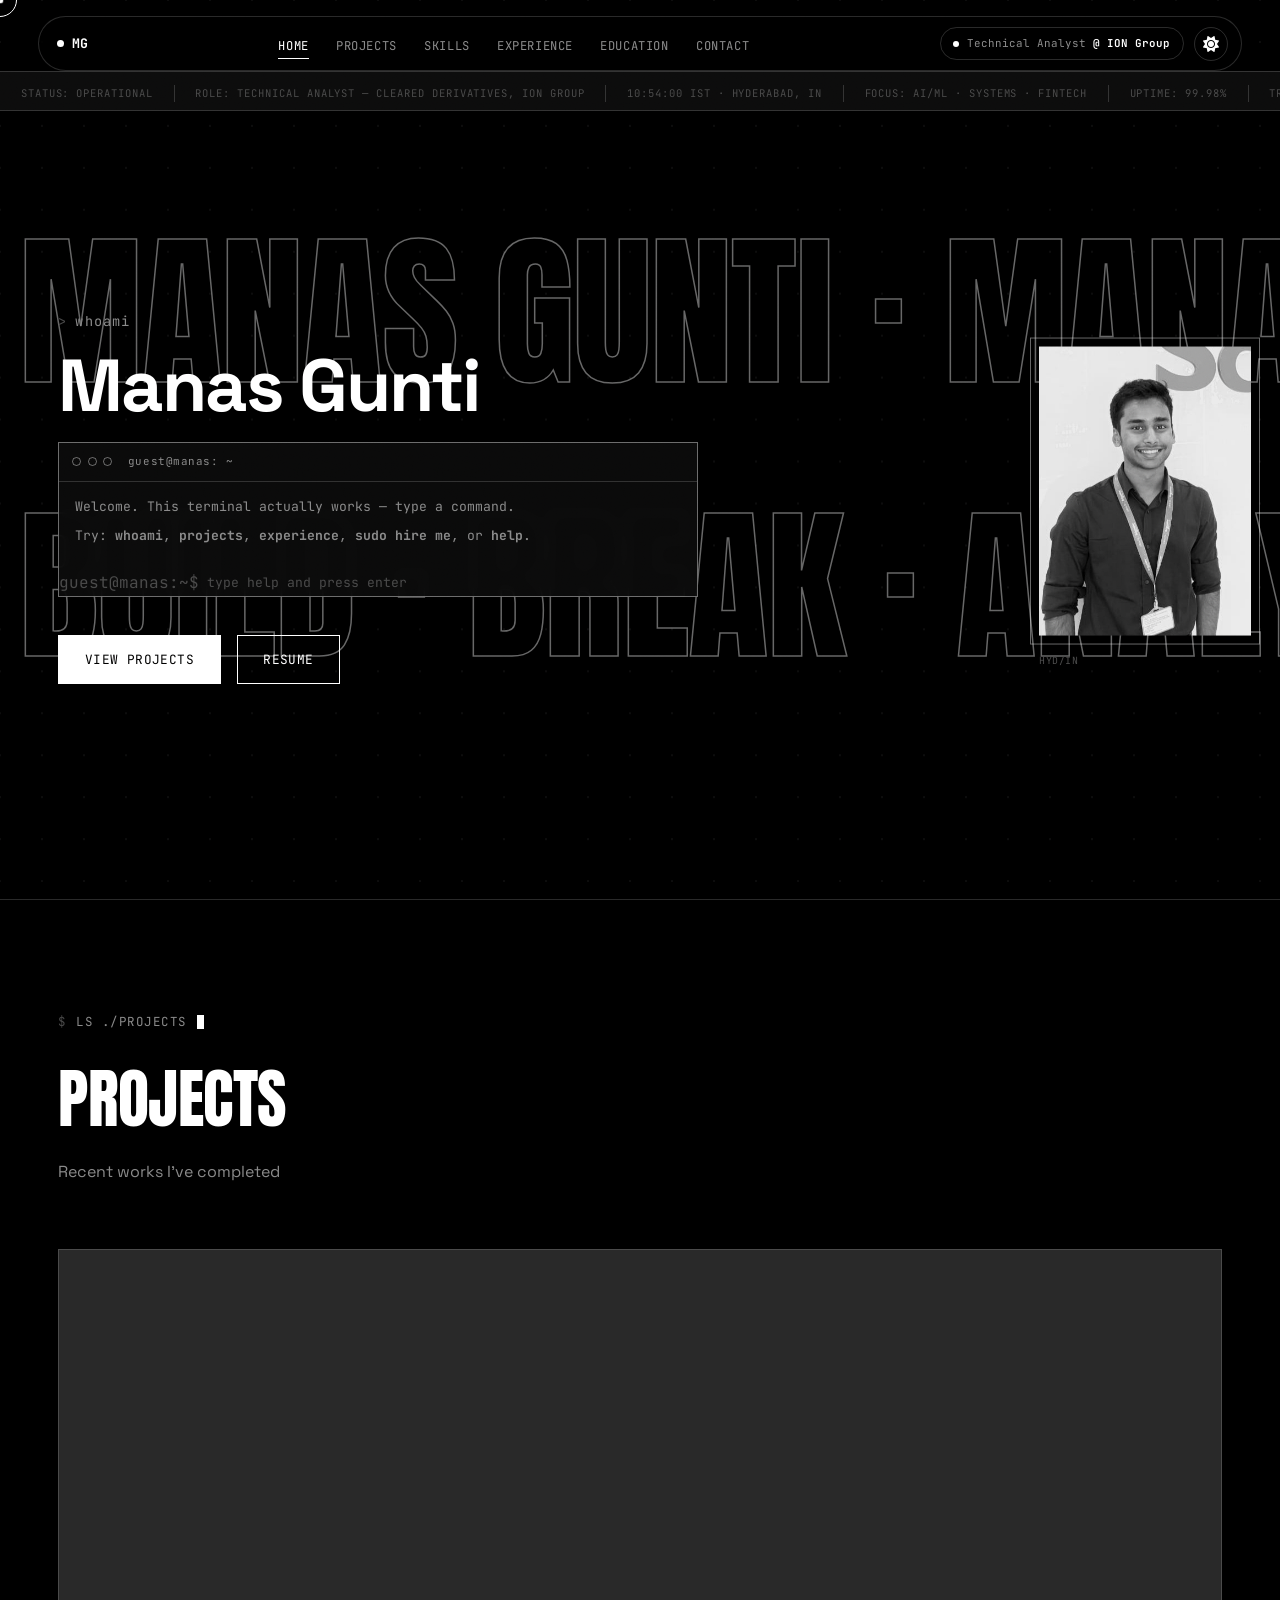
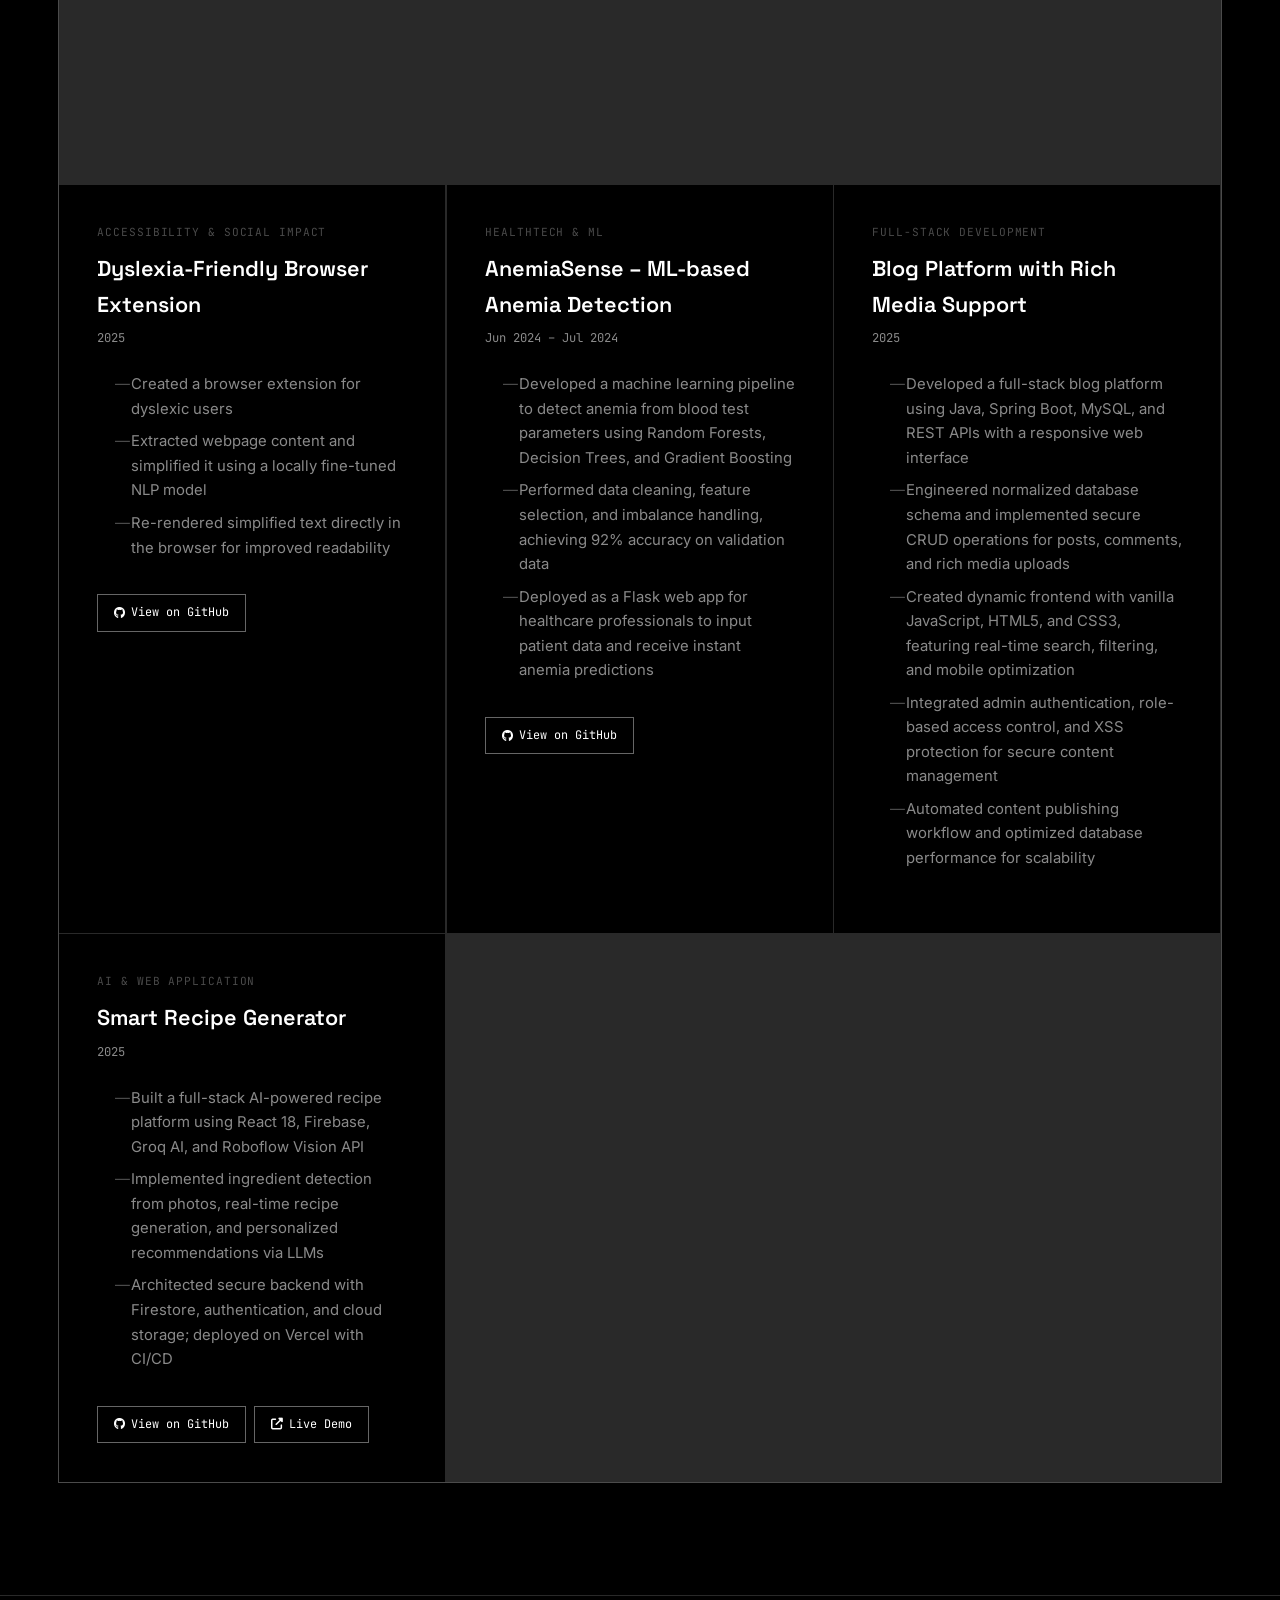
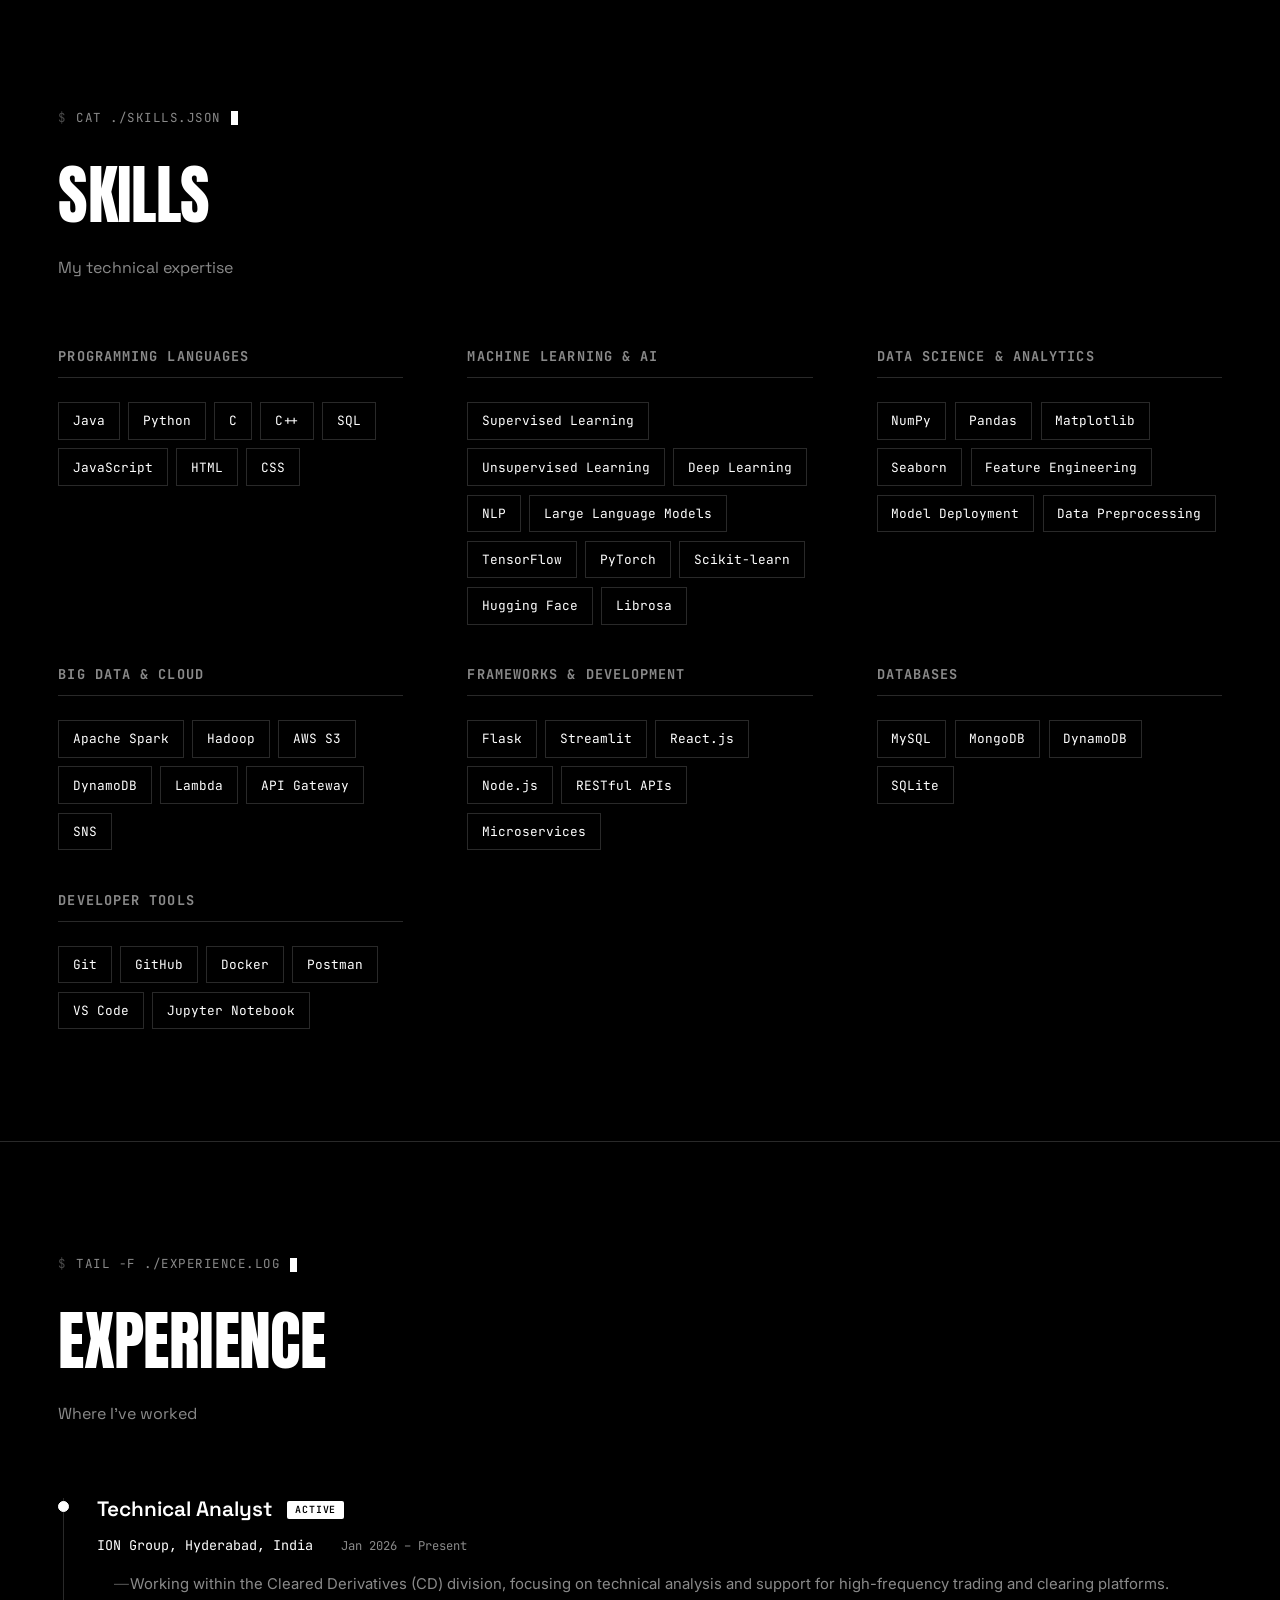
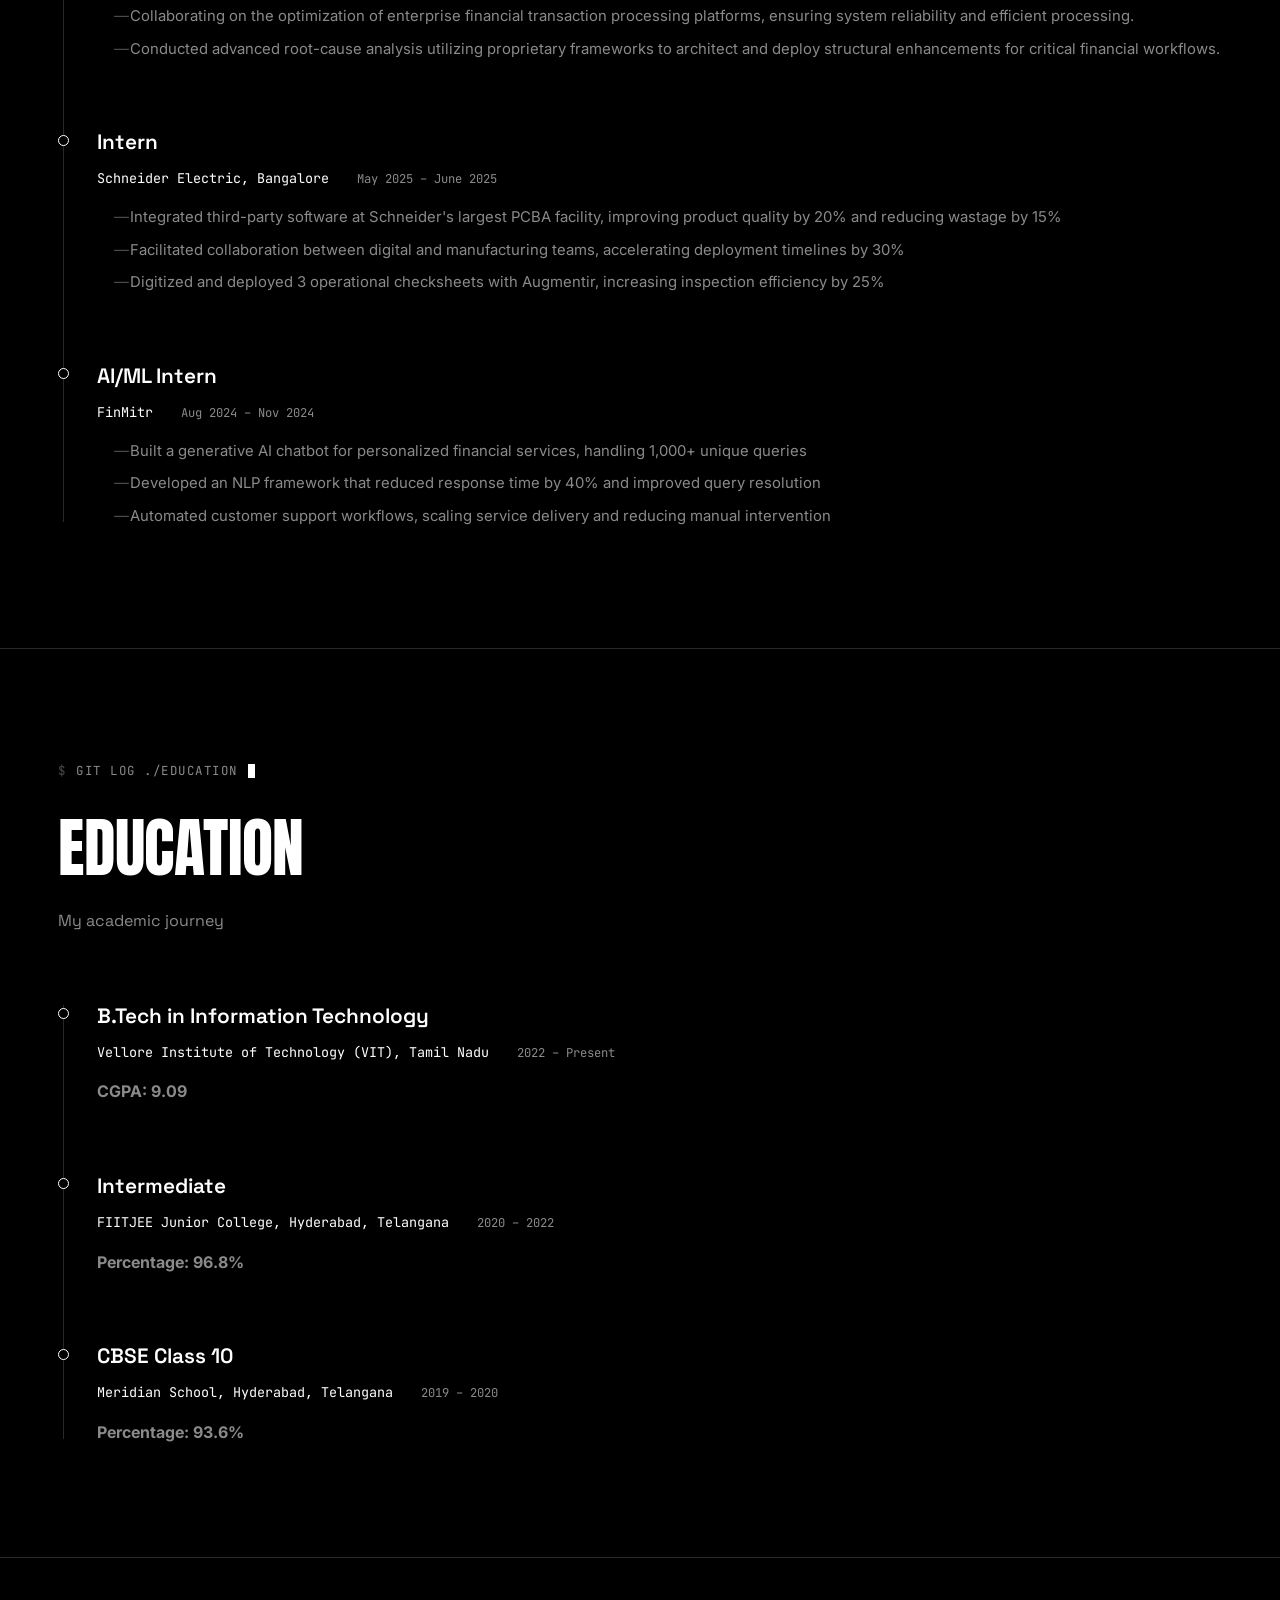
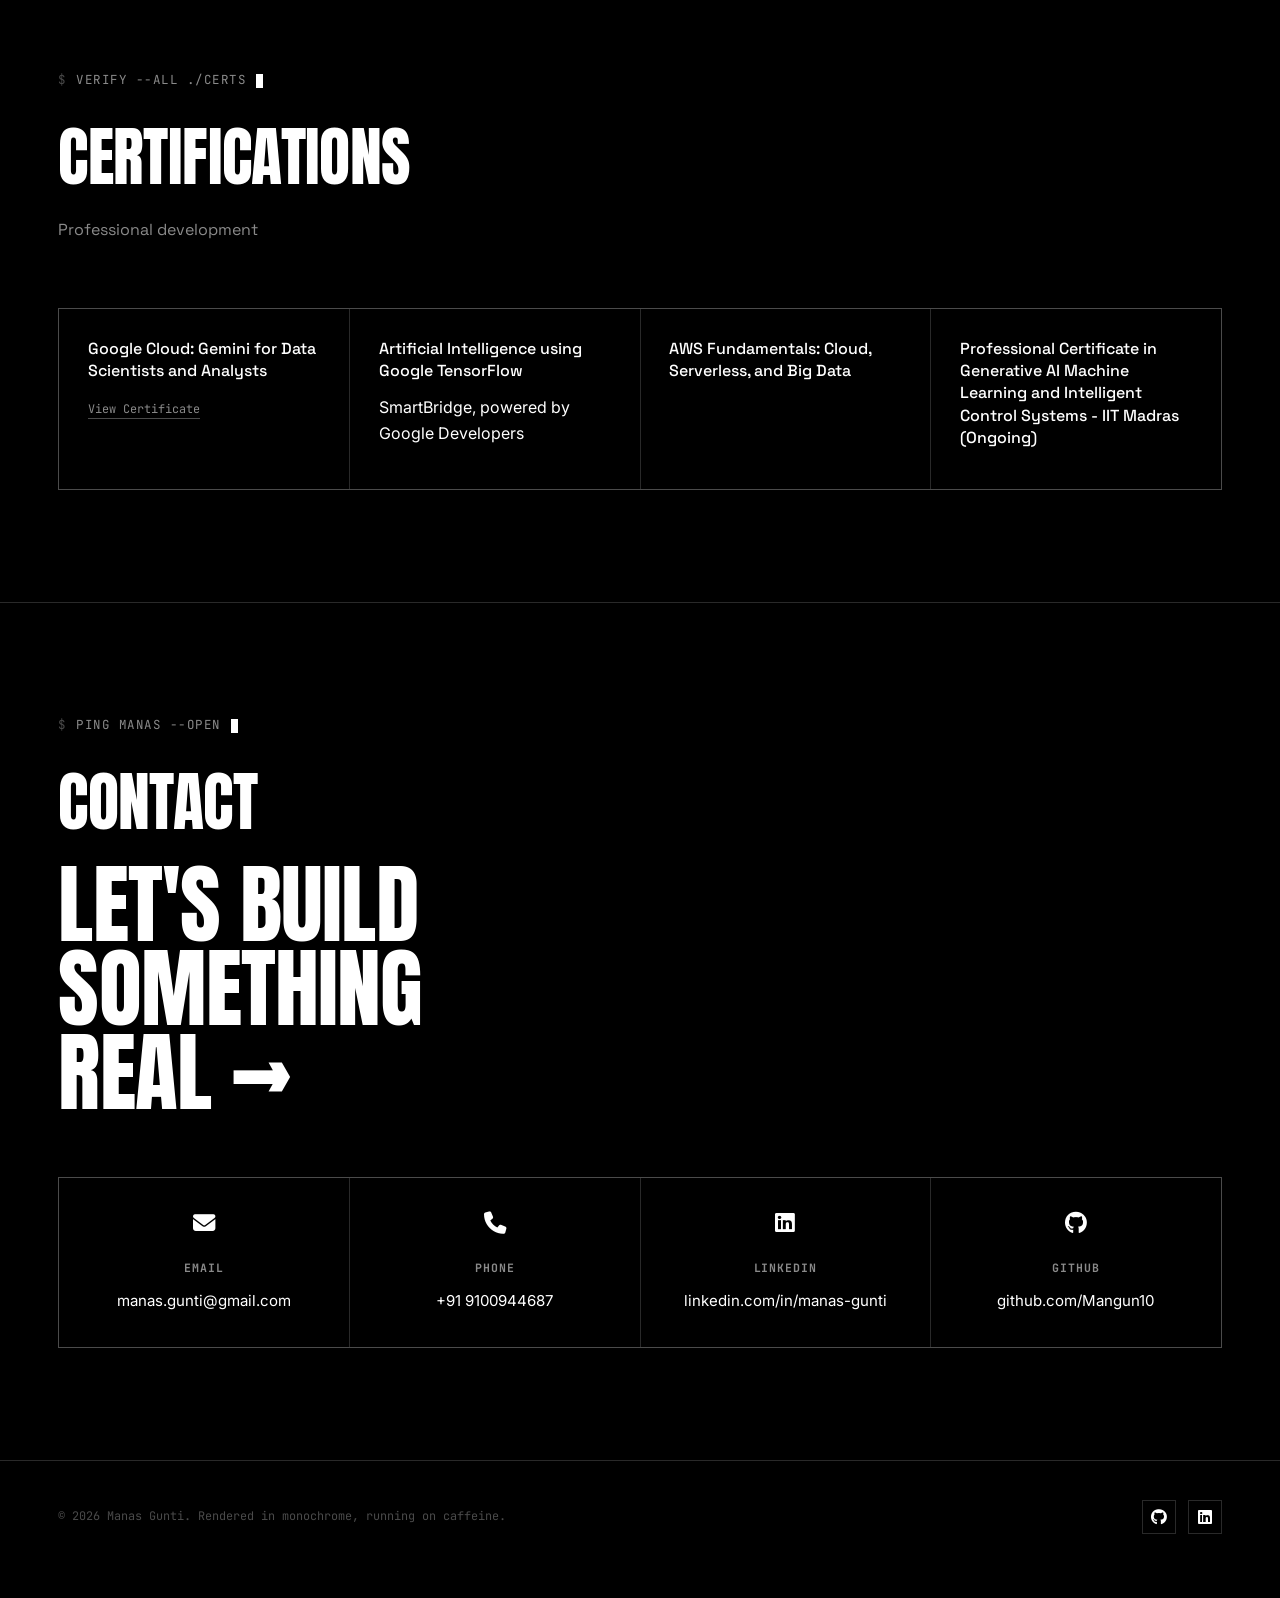
==== commit 8c79c1aa: "Update portfolio details and remove footer egg" ====
--- a/index.html
+++ b/index.html
@@ -15,7 +15,7 @@
     <!-- Boot sequence -->
     <div id="boot">
         <div class="boot-inner">
-            <div class="boot-line show"><b>PORTFOLIO_OS</b> v3.0 — initializing</div>
+            <div class="boot-line show"><b>PORTFOLIO</b>initializing</div>
             <div class="boot-line">loading modules: experience.sys · projects.dll · skills.json</div>
             <div class="boot-line">mounting /dev/ion-group/cleared-derivatives</div>
             <div class="boot-line">checking integrity... <b>OK</b></div>
@@ -28,7 +28,7 @@
     <!-- Header -->
     <header>
         <div class="nav-pill">
-            <div class="logo-mark"><span class="dot"></span>MG//OS</div>
+            <div class="logo-mark"><span class="dot"></span>MG</div>
             <nav id="navbar">
                 <ul>
                     <li><a href="#home" class="nav-link">Home</a></li>
@@ -83,7 +83,7 @@
         <div class="container hero-content">
             <div class="hero-portrait" aria-hidden="true">
                 <img src="profile-image.jpg" alt="">
-                <div class="hero-portrait-tag">IMG_01 · HYD/IN</div>
+                <div class="hero-portrait-tag">HYD/IN</div>
             </div>
             <div class="hero-kicker">whoami</div>
             <h1 class="hero-title"><span class="glitch">Manas Gunti</span></h1>
@@ -447,7 +447,7 @@
 <span class="date">2022 – Present</span>
 </div>
 <div class="timeline-description">
-<p><strong>CGPA: 9.08</strong></p>
+<p><strong>CGPA: 9.09</strong></p>
 </div>
 </div>
 </div>
@@ -500,7 +500,7 @@
 <h3>AWS Fundamentals: Cloud, Serverless, and Big Data</h3>
 </div>
 <div class="certification-item">
-<h3>Introduction to Apache Spark for Big Data</h3>
+<h3>Professional Certificate in Generative AI Machine Learning and Intelligent Control Systems - IIT Madras (Ongoing)</h3>
 </div>
 </div>
         </div>
@@ -547,7 +547,7 @@
                     <a href="https://www.linkedin.com/in/manas-gunti-33451b252/" target="_blank"><i class="fab fa-linkedin"></i></a>
                 </div>
             </div>
-            <div class="footer-egg">↑ ↑ ↓ ↓ ← → ← → B A — you know what to do</div>
+            <!-- <div class="footer-egg">↑ ↑ ↓ ↓ ← → ← → B A — you know what to do</div> -->
         </div>
     </footer>
 
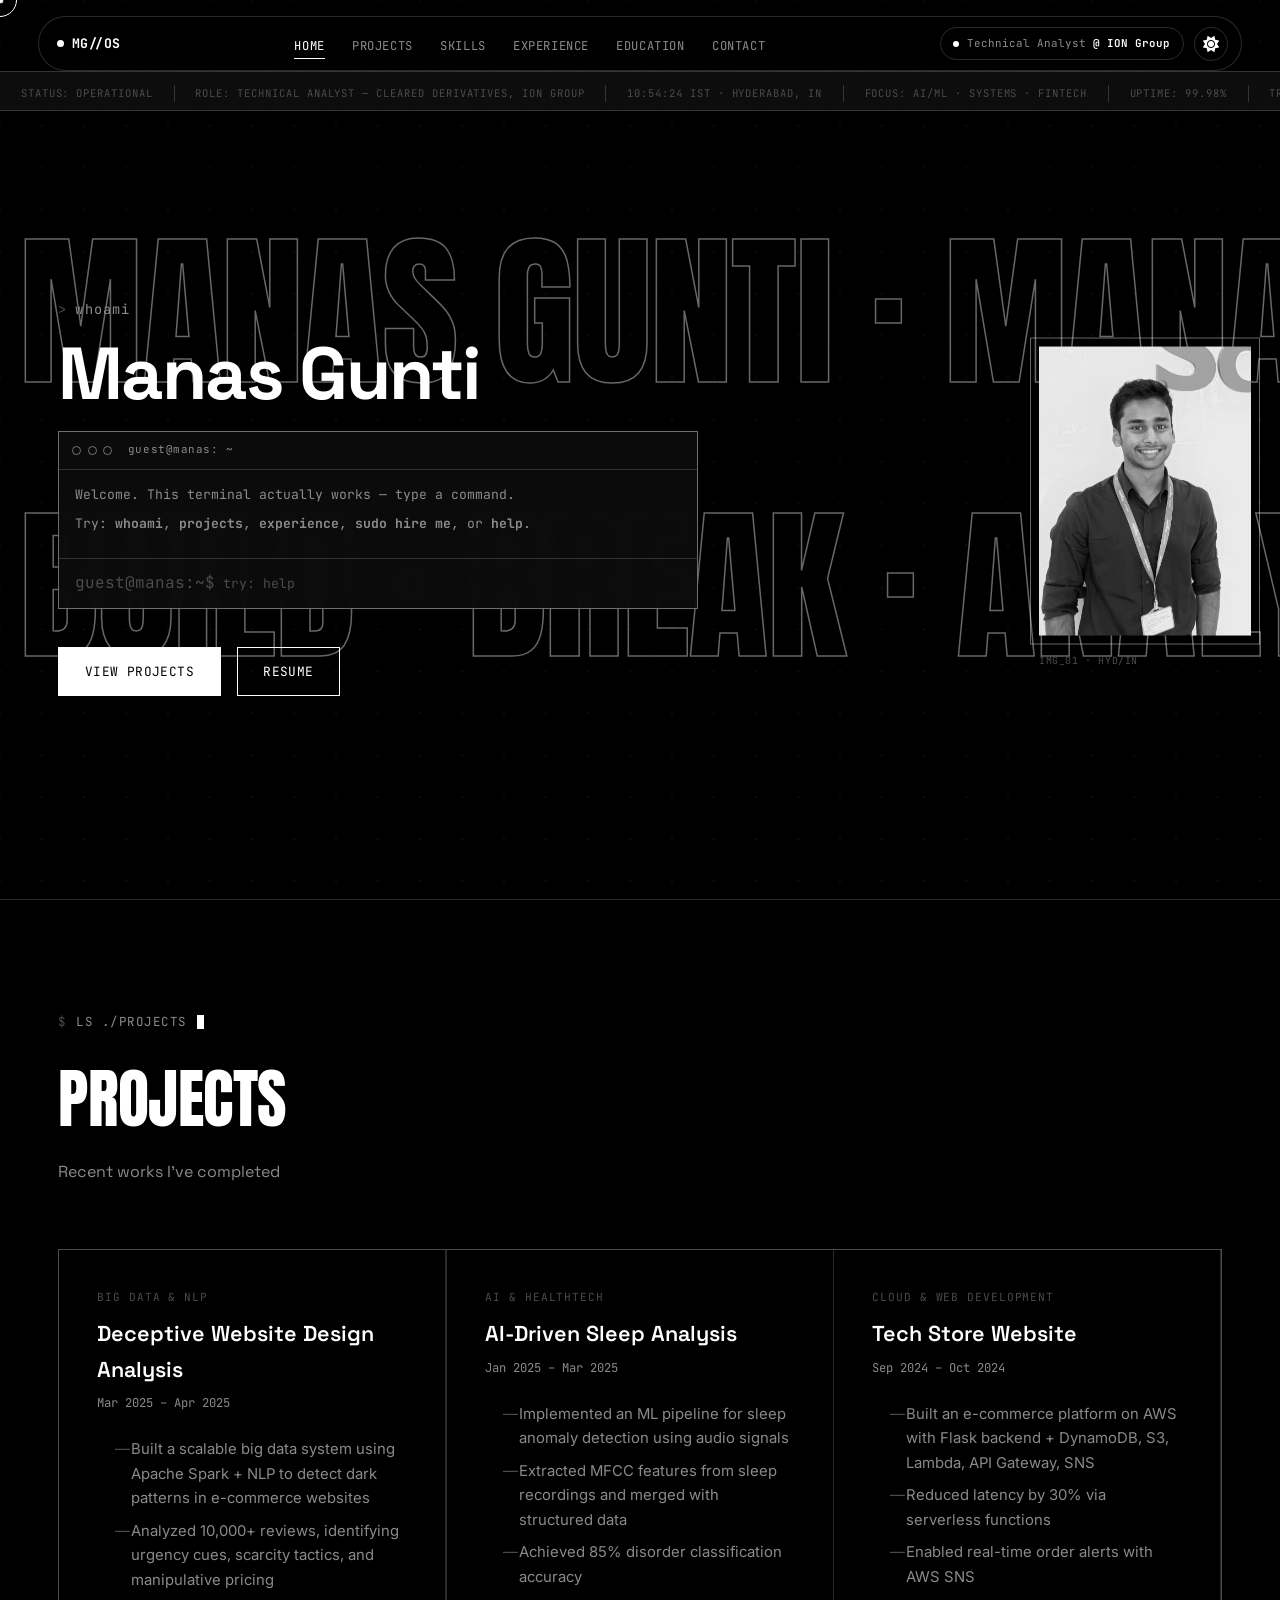
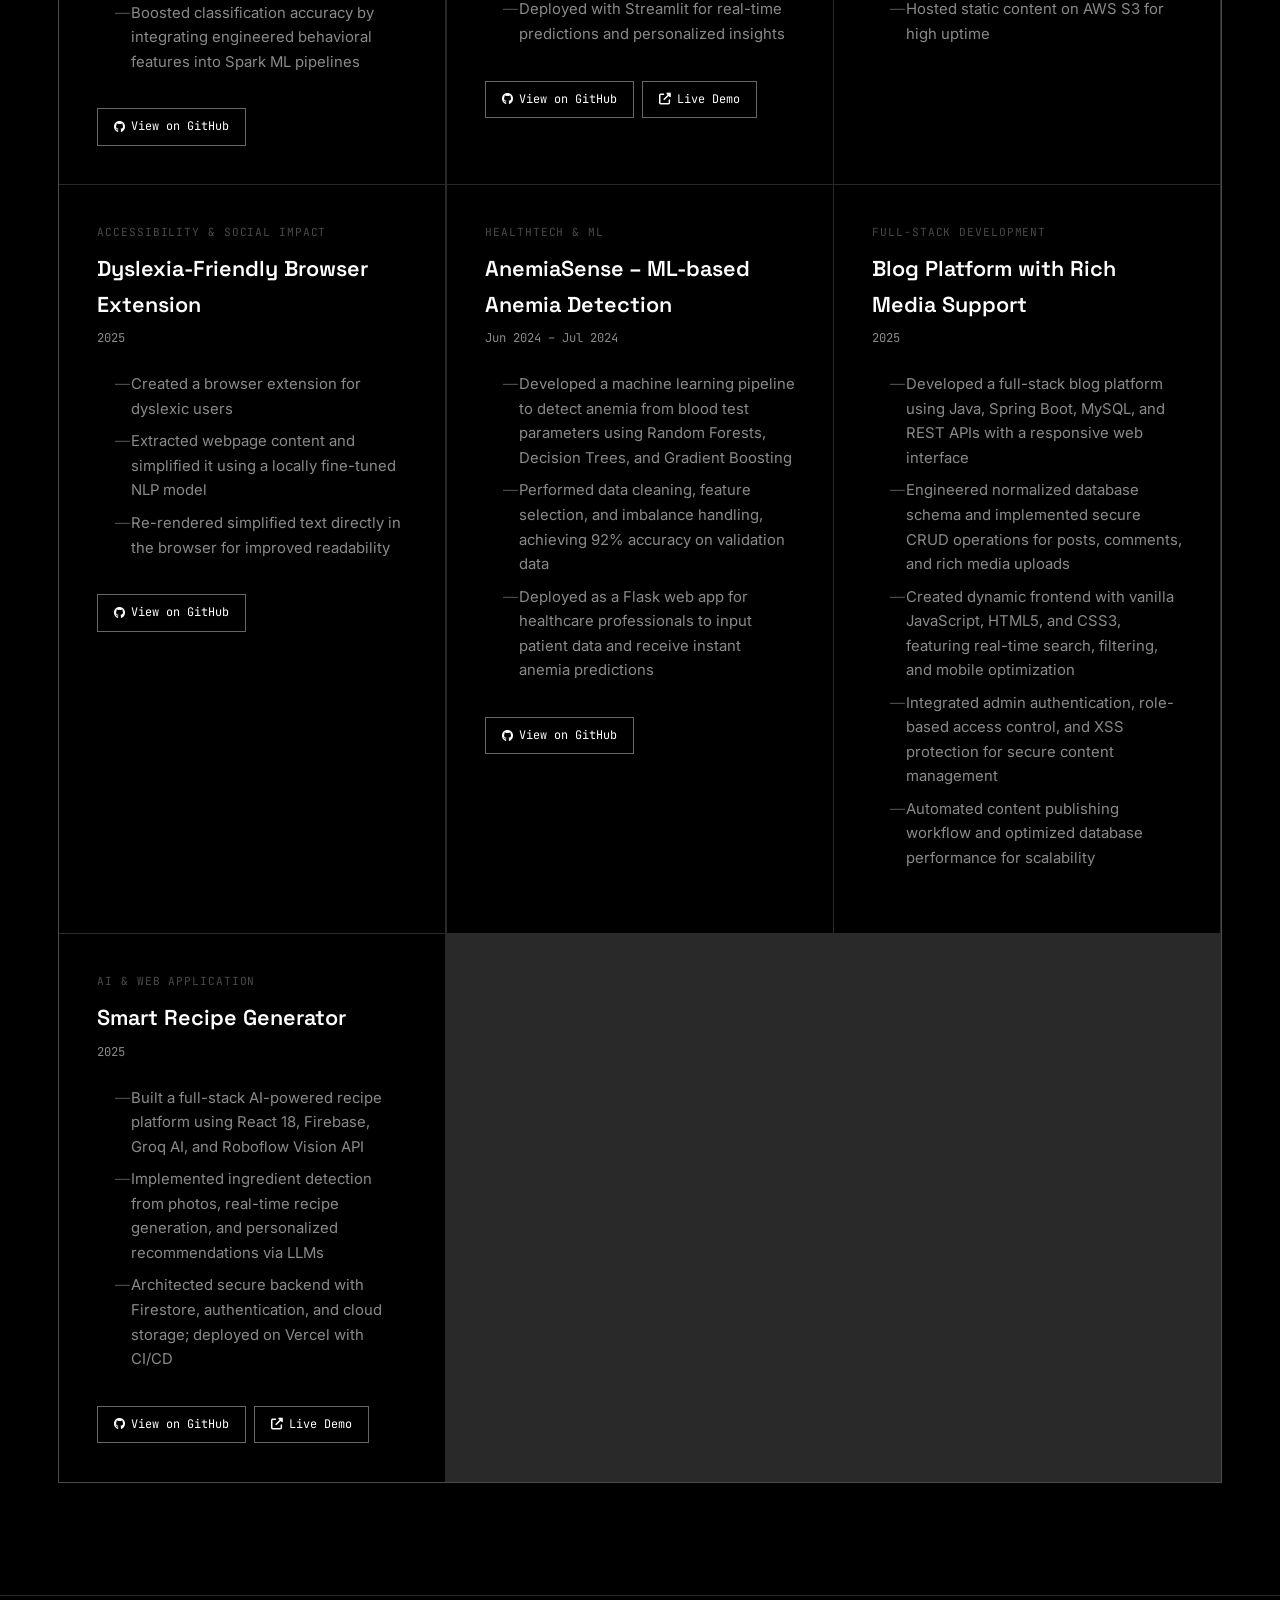
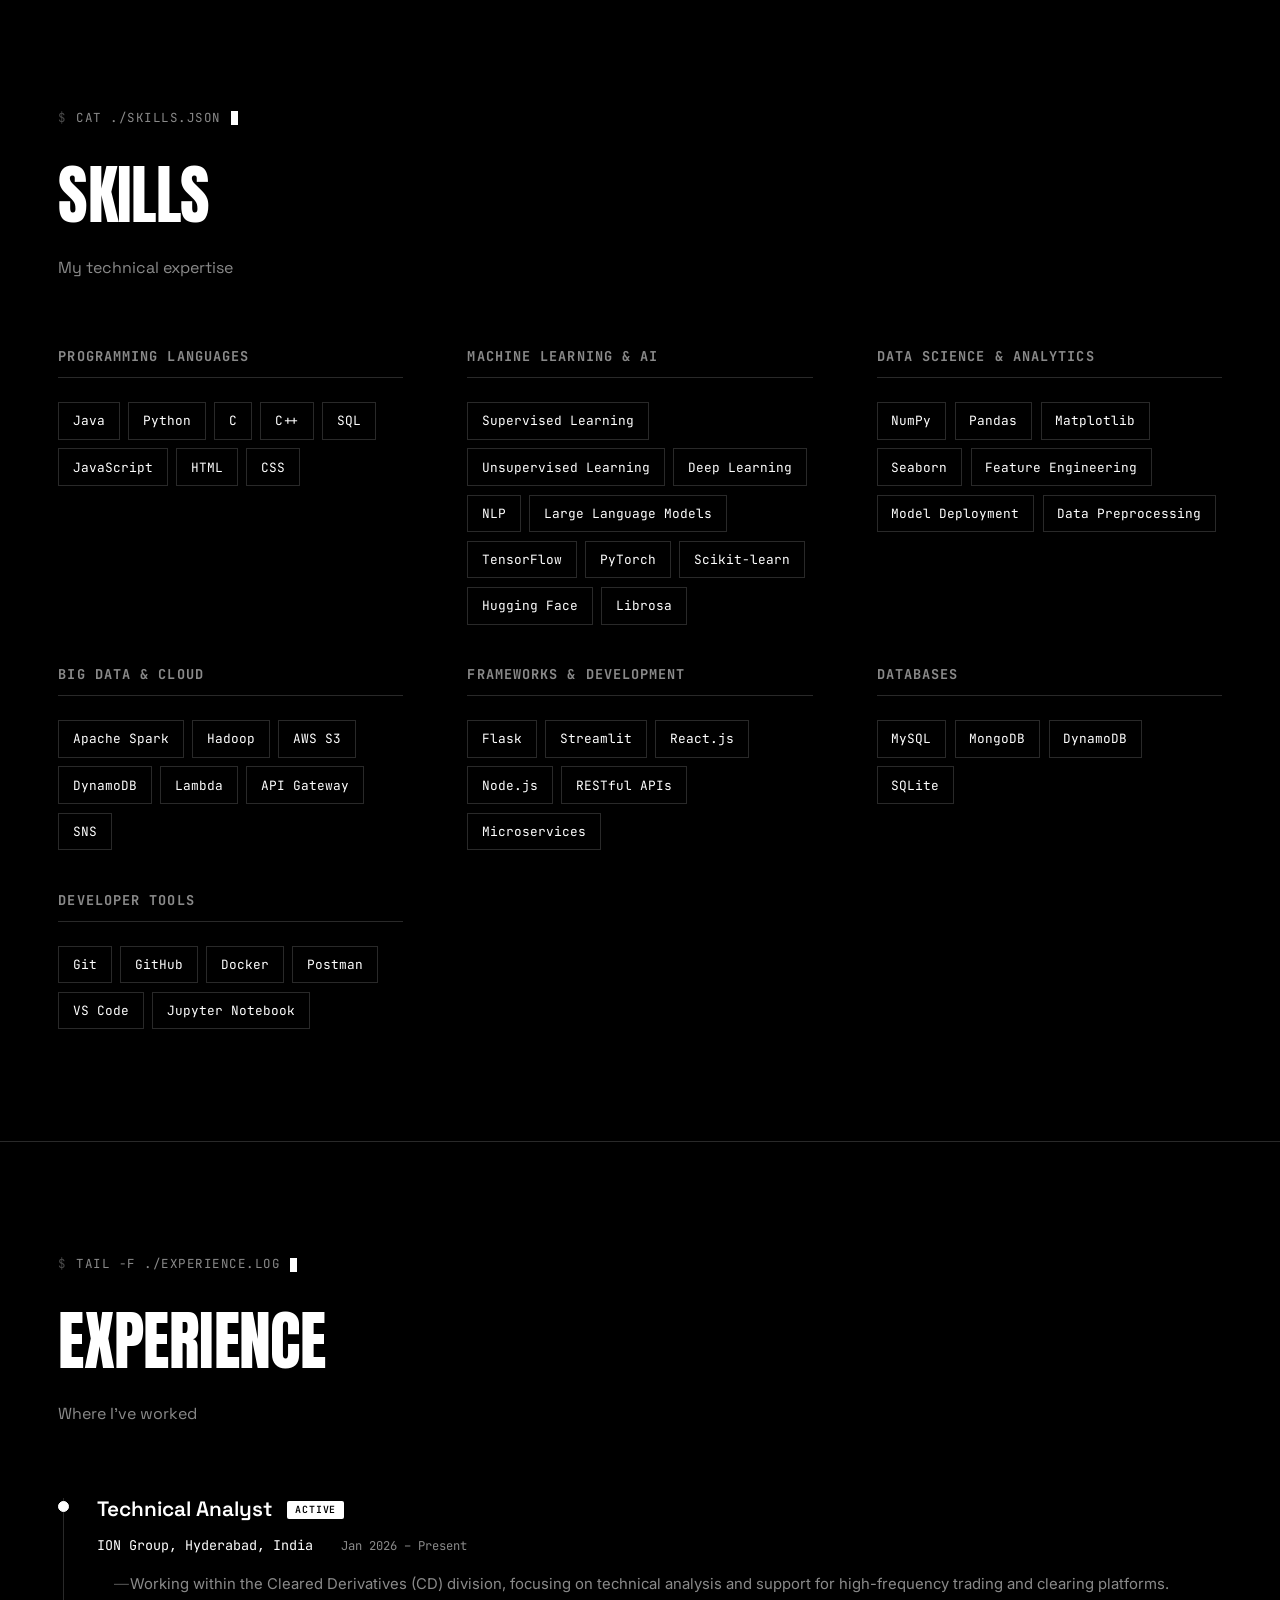
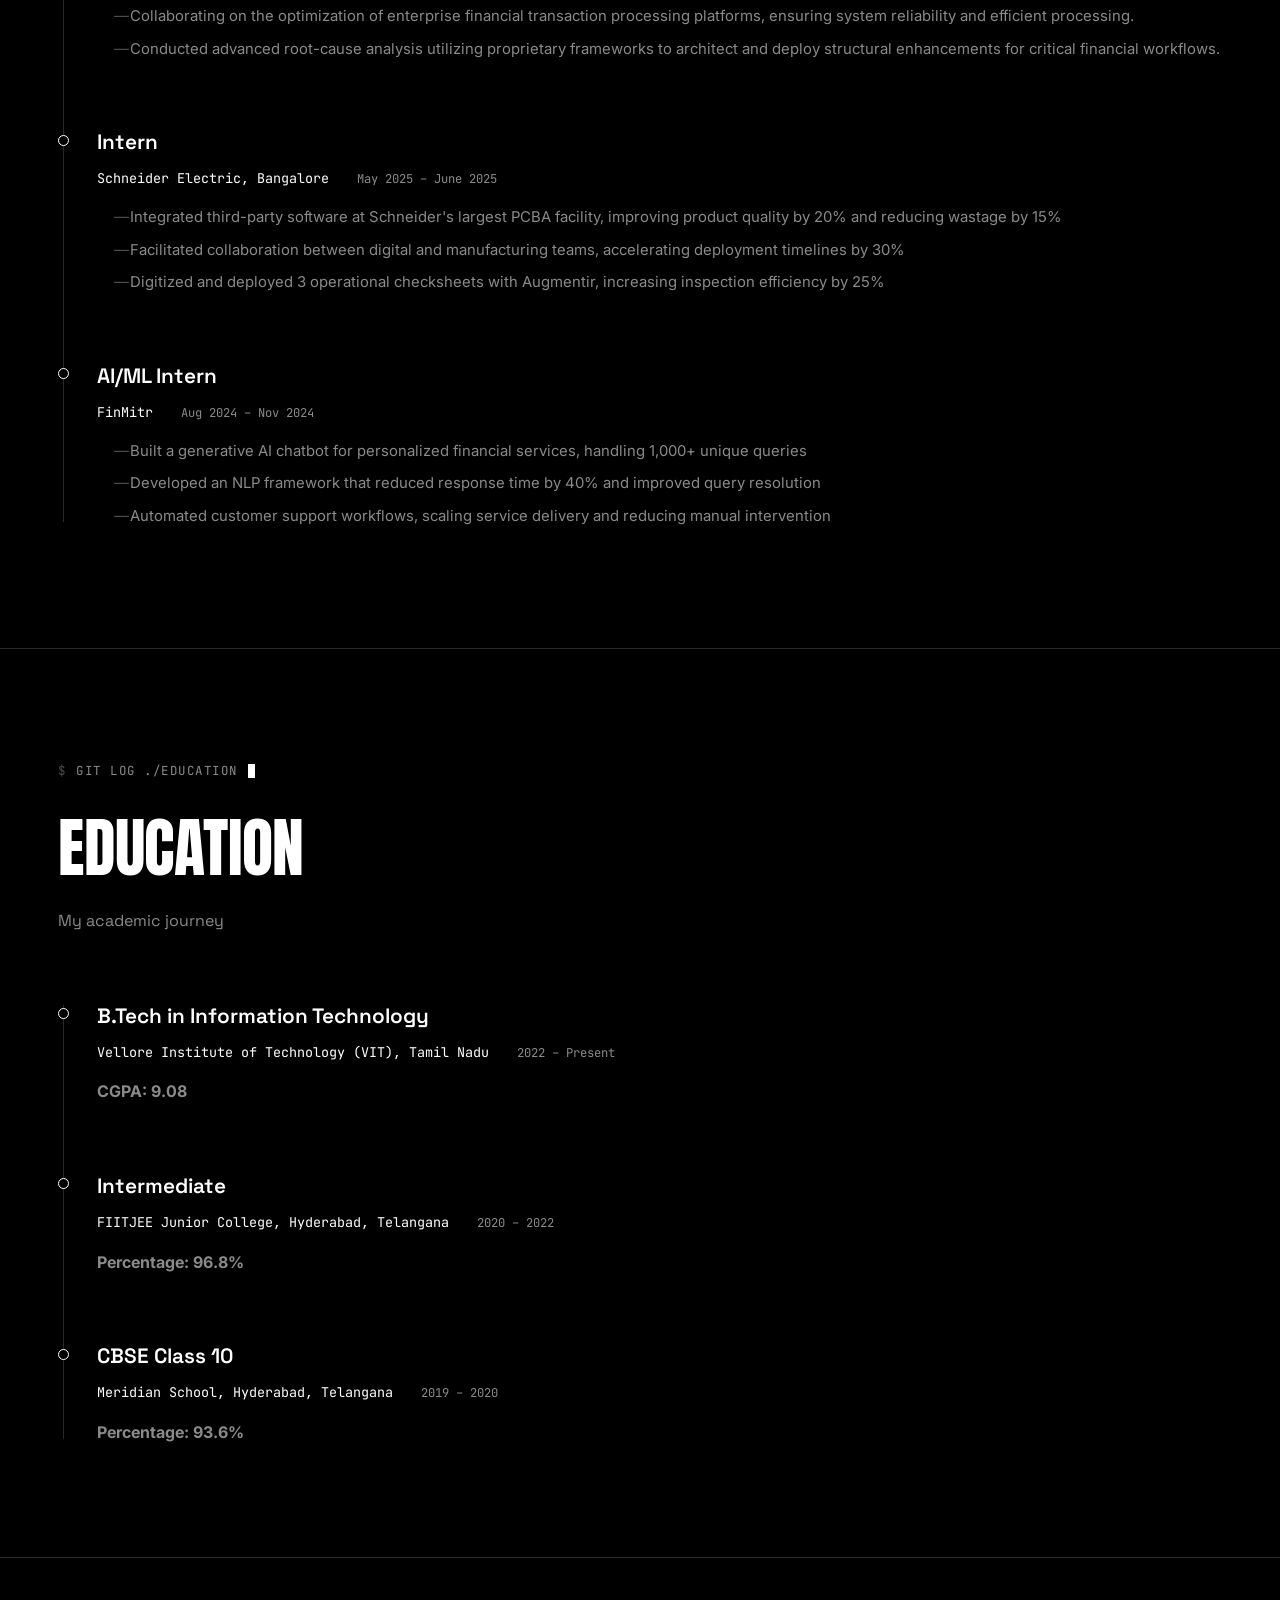
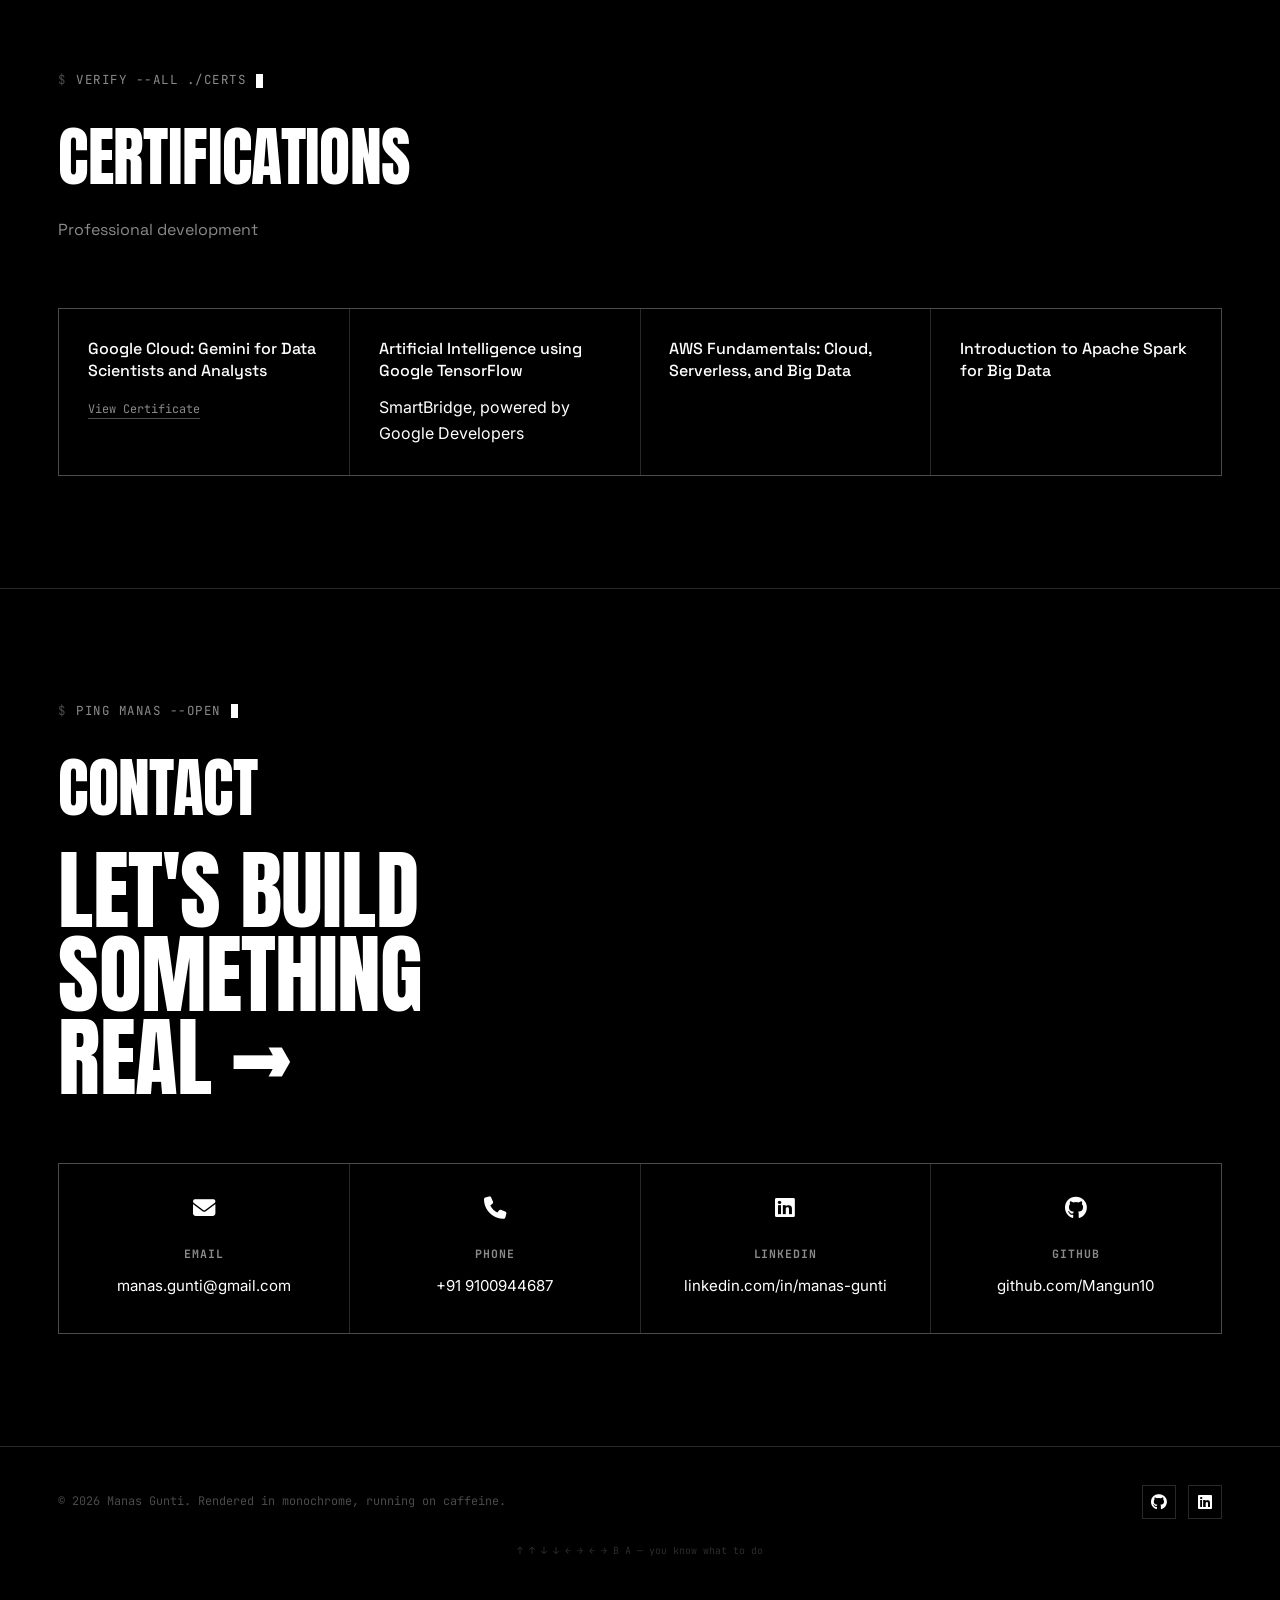
==== commit 8a08aaf9: "Add files via upload" ====
--- a/index.html
+++ b/index.html
@@ -15,7 +15,7 @@
     <!-- Boot sequence -->
     <div id="boot">
         <div class="boot-inner">
-            <div class="boot-line show"><b>PORTFOLIO</b>initializing</div>
+            <div class="boot-line show"><b>PORTFOLIO_OS</b> v3.0 — initializing</div>
             <div class="boot-line">loading modules: experience.sys · projects.dll · skills.json</div>
             <div class="boot-line">mounting /dev/ion-group/cleared-derivatives</div>
             <div class="boot-line">checking integrity... <b>OK</b></div>
@@ -28,7 +28,7 @@
     <!-- Header -->
     <header>
         <div class="nav-pill">
-            <div class="logo-mark"><span class="dot"></span>MG</div>
+            <div class="logo-mark"><span class="dot"></span>MG//OS</div>
             <nav id="navbar">
                 <ul>
                     <li><a href="#home" class="nav-link">Home</a></li>
@@ -83,7 +83,7 @@
         <div class="container hero-content">
             <div class="hero-portrait" aria-hidden="true">
                 <img src="profile-image.jpg" alt="">
-                <div class="hero-portrait-tag">HYD/IN</div>
+                <div class="hero-portrait-tag">IMG_01 · HYD/IN</div>
             </div>
             <div class="hero-kicker">whoami</div>
             <h1 class="hero-title"><span class="glitch">Manas Gunti</span></h1>
@@ -98,7 +98,7 @@
                     <div class="terminal-line">Try: <b>whoami</b>, <b>projects</b>, <b>experience</b>, <b>sudo hire me</b>, or <b>help</b>.</div>
                 </div>
                 <div class="terminal-input-row">
-                    <input type="text" id="terminal-input" placeholder="type help and press enter" autocomplete="off" spellcheck="false">
+                    <input type="text" id="terminal-input" placeholder="try: help" autocomplete="off" spellcheck="false">
                 </div>
             </div>
 
@@ -447,7 +447,7 @@
 <span class="date">2022 – Present</span>
 </div>
 <div class="timeline-description">
-<p><strong>CGPA: 9.09</strong></p>
+<p><strong>CGPA: 9.08</strong></p>
 </div>
 </div>
 </div>
@@ -500,7 +500,7 @@
 <h3>AWS Fundamentals: Cloud, Serverless, and Big Data</h3>
 </div>
 <div class="certification-item">
-<h3>Professional Certificate in Generative AI Machine Learning and Intelligent Control Systems - IIT Madras (Ongoing)</h3>
+<h3>Introduction to Apache Spark for Big Data</h3>
 </div>
 </div>
         </div>
@@ -547,7 +547,7 @@
                     <a href="https://www.linkedin.com/in/manas-gunti-33451b252/" target="_blank"><i class="fab fa-linkedin"></i></a>
                 </div>
             </div>
-            <!-- <div class="footer-egg">↑ ↑ ↓ ↓ ← → ← → B A — you know what to do</div> -->
+            <div class="footer-egg">↑ ↑ ↓ ↓ ← → ← → B A — you know what to do</div>
         </div>
     </footer>
 
--- a/style.css
+++ b/style.css
@@ -260,31 +260,42 @@
   backdrop-filter:blur(6px);
   font-family:var(--f-mono);
   margin-bottom:var(--sp-md);
+  overflow:hidden;
 }
 .terminal-bar{
   display:flex; align-items:center; gap:.4rem;
   padding:.6rem .8rem; border-bottom:1px solid var(--line);
 }
-.terminal-bar .tb-dot{ width:9px; height:9px; border-radius:50%; border:1px solid var(--line-strong); }
-.terminal-bar .tb-title{ margin-left:.6rem; font-size:.68rem; color:var(--dim); letter-spacing:.05em; }
+.terminal-bar .tb-dot{ width:9px; height:9px; border-radius:50%; border:1px solid var(--line-strong); flex-shrink:0; }
+.terminal-bar .tb-title{ margin-left:.6rem; font-size:.68rem; color:var(--dim); letter-spacing:.05em; white-space:nowrap; overflow:hidden; text-overflow:ellipsis; }
 .terminal-body{
   padding:.9rem 1rem 1rem;
   font-size:.82rem;
-  max-height:220px; overflow-y:auto;
+  max-height:220px; overflow-y:auto; overflow-x:hidden;
 }
 .terminal-body::-webkit-scrollbar{ width:6px; }
-.terminal-line{ margin-bottom:.45rem; color:var(--dim); white-space:pre-wrap; word-break:break-word; }
+.terminal-line{ margin-bottom:.45rem; color:var(--dim); white-space:pre-wrap; word-break:break-word; overflow-wrap:anywhere; }
 .terminal-line.cmd{ color:var(--ink); }
 .terminal-line.cmd::before{ content:'guest@manas:~$ '; color:var(--faint); }
 .terminal-line a{ color:var(--ink); border-bottom:1px solid var(--faint); }
-.terminal-input-row{ display:flex; align-items:center; gap:.5rem; color:var(--ink); }
+.terminal-input-row{
+  display:flex; align-items:center; gap:.5rem; color:var(--ink);
+  padding:.7rem 1rem; border-top:1px solid var(--line);
+}
 .terminal-input-row::before{ content:'guest@manas:~$'; color:var(--faint); flex-shrink:0; }
 #terminal-input{
-  flex:1; background:transparent; border:none; outline:none;
+  flex:1 1 auto; min-width:0; width:100%;
+  background:transparent; border:none; outline:none;
   color:var(--ink); font-family:var(--f-mono); font-size:.82rem;
 }
-#terminal-input::placeholder{ color:var(--faint); }
+#terminal-input::placeholder{ color:var(--faint); overflow:hidden; text-overflow:ellipsis; }
 .terminal-hint{ font-size:.65rem; color:var(--faint); padding:0 1rem .7rem; letter-spacing:.03em; }
+
+/* on narrow phones, the full prompt doesn't need to compete with the input for space */
+@media (max-width: 420px){
+  .terminal-input-row::before{ content:'$'; }
+  .terminal-line.cmd::before{ content:'$ '; }
+}
 
 .hero-buttons{ display:flex; gap:1rem; flex-wrap:wrap; }
 
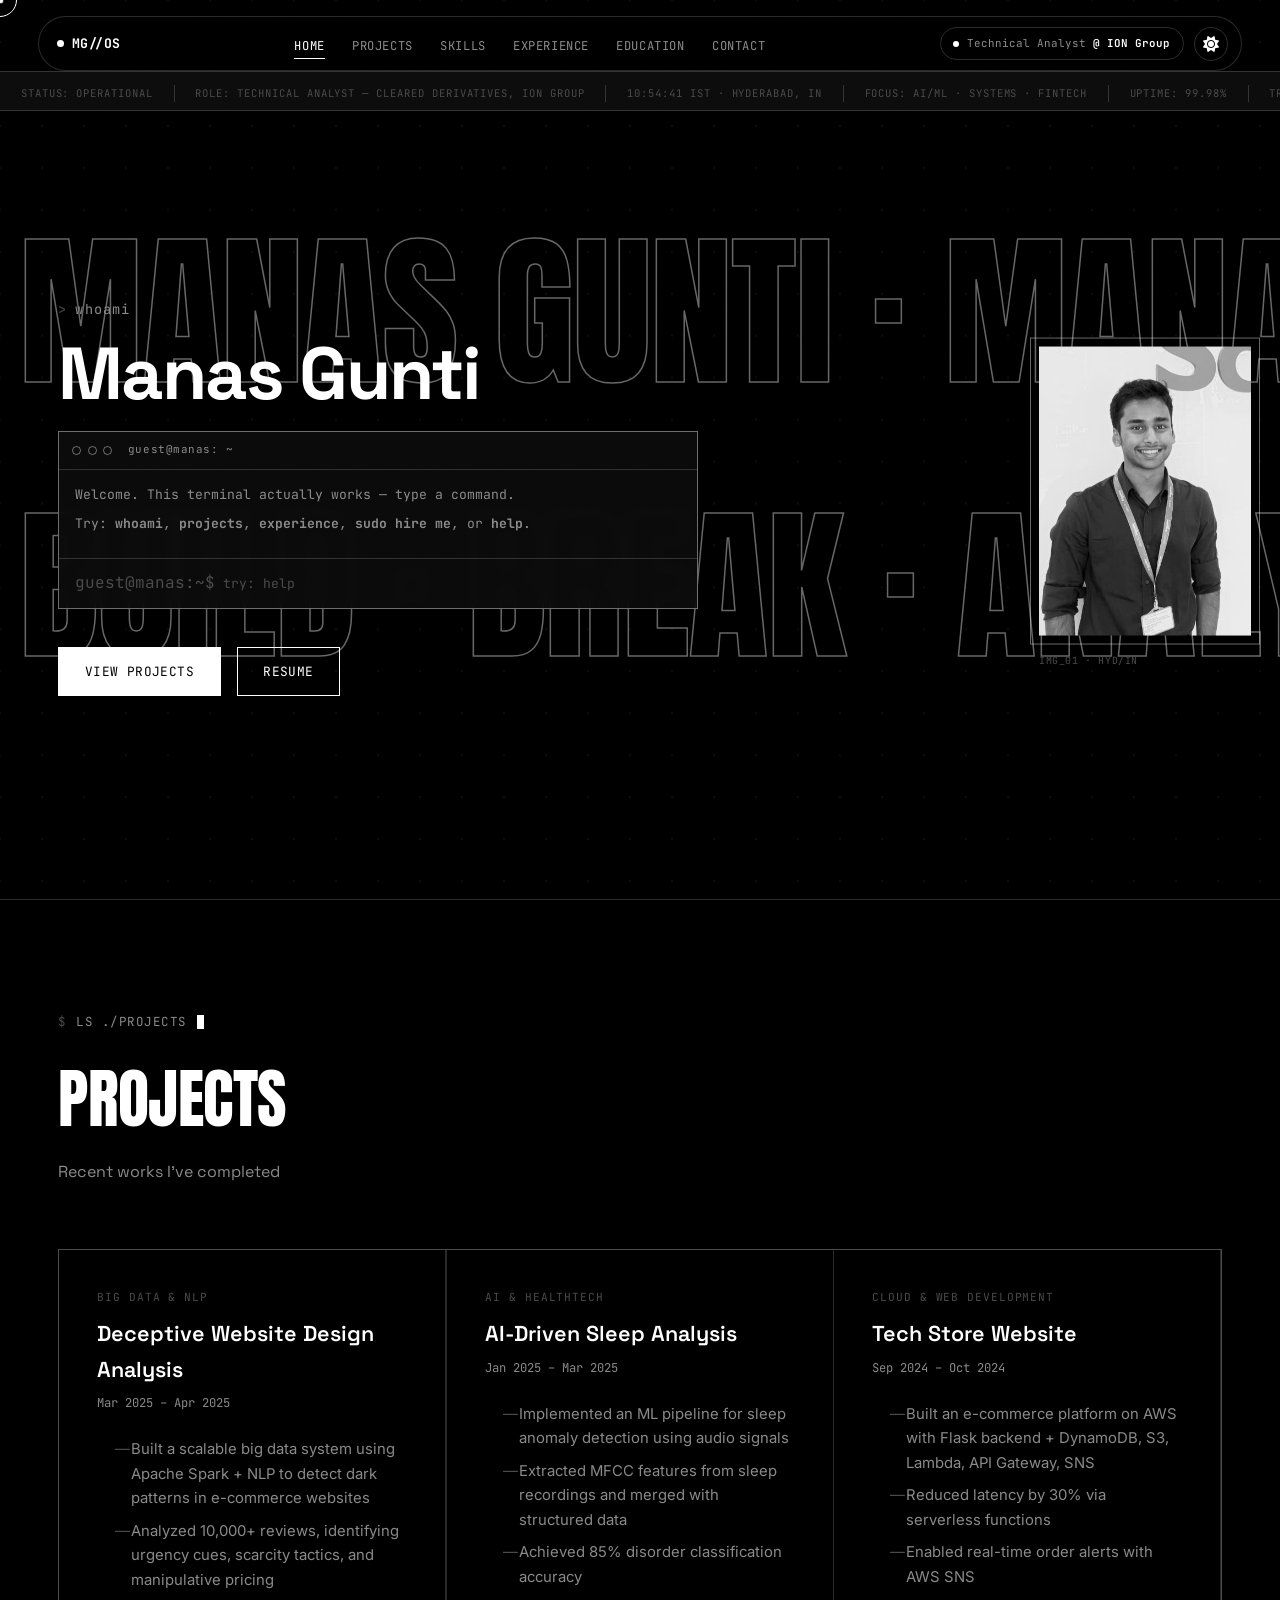
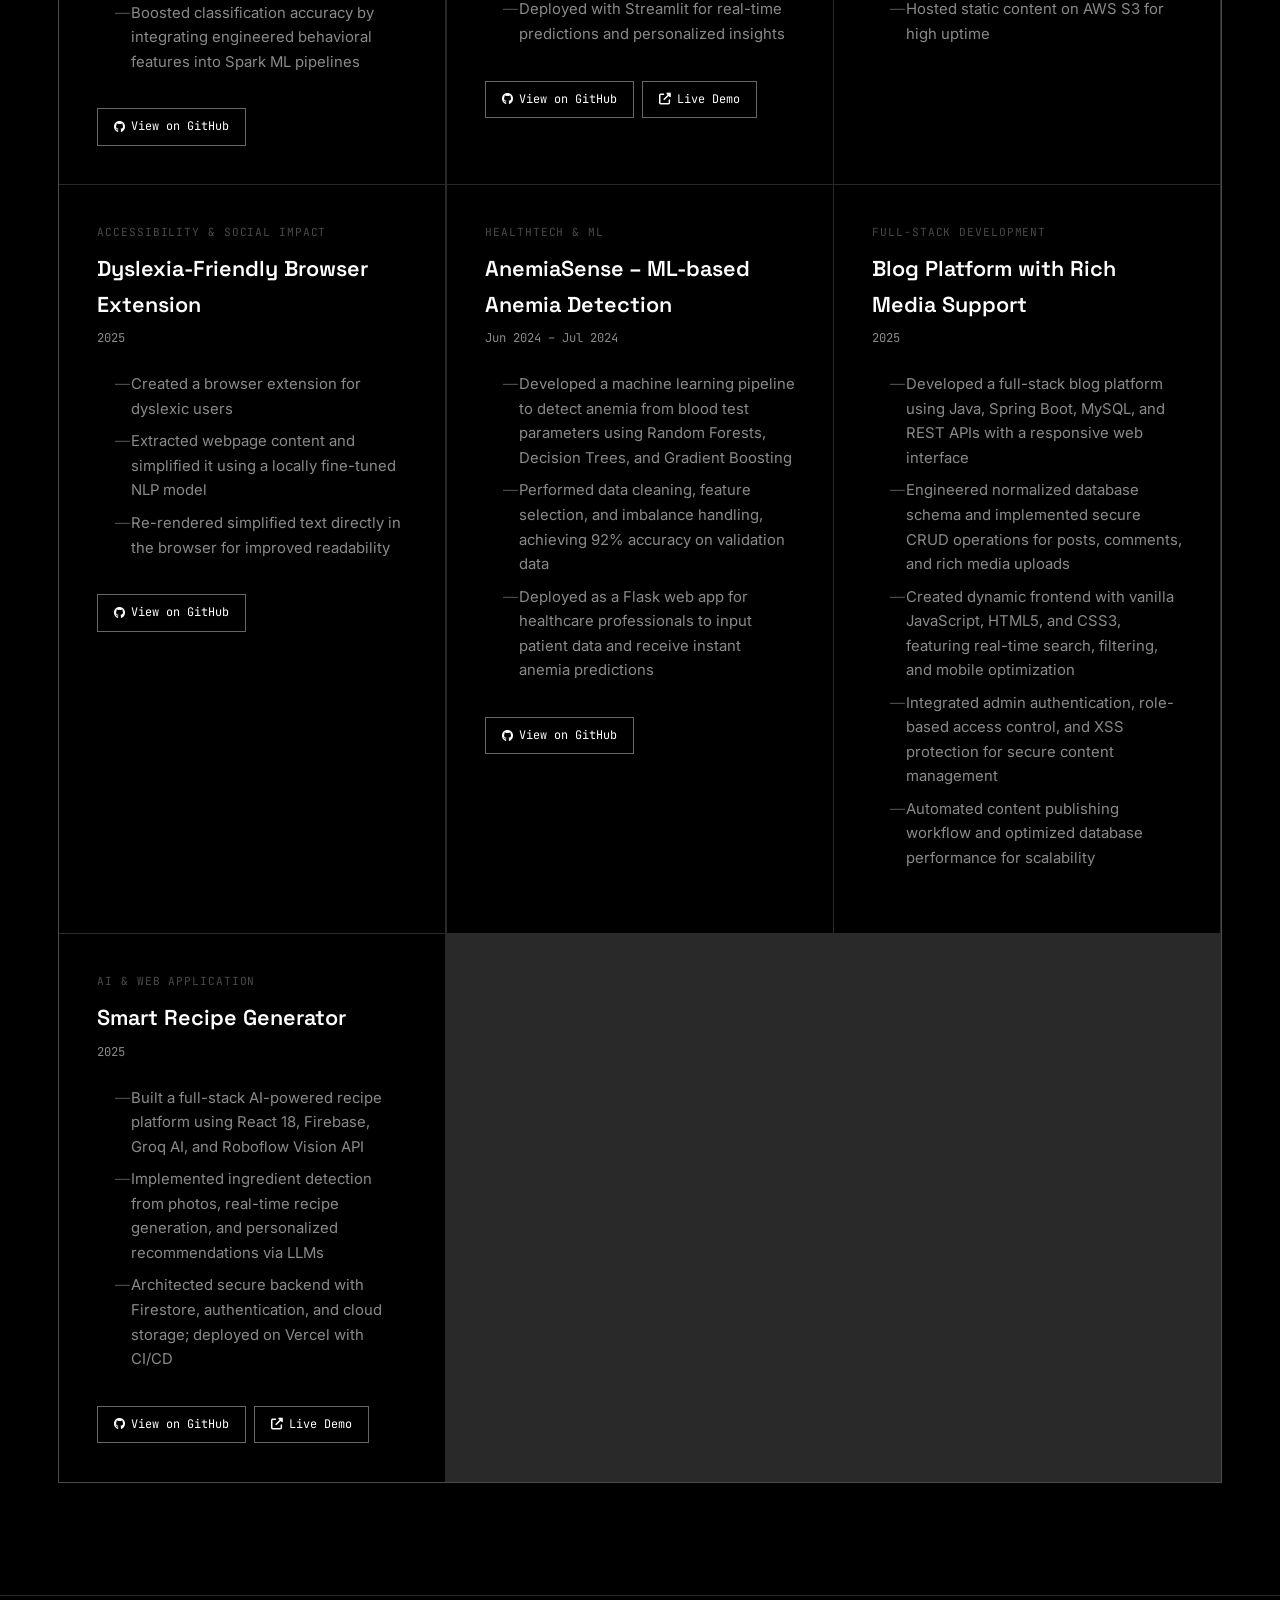
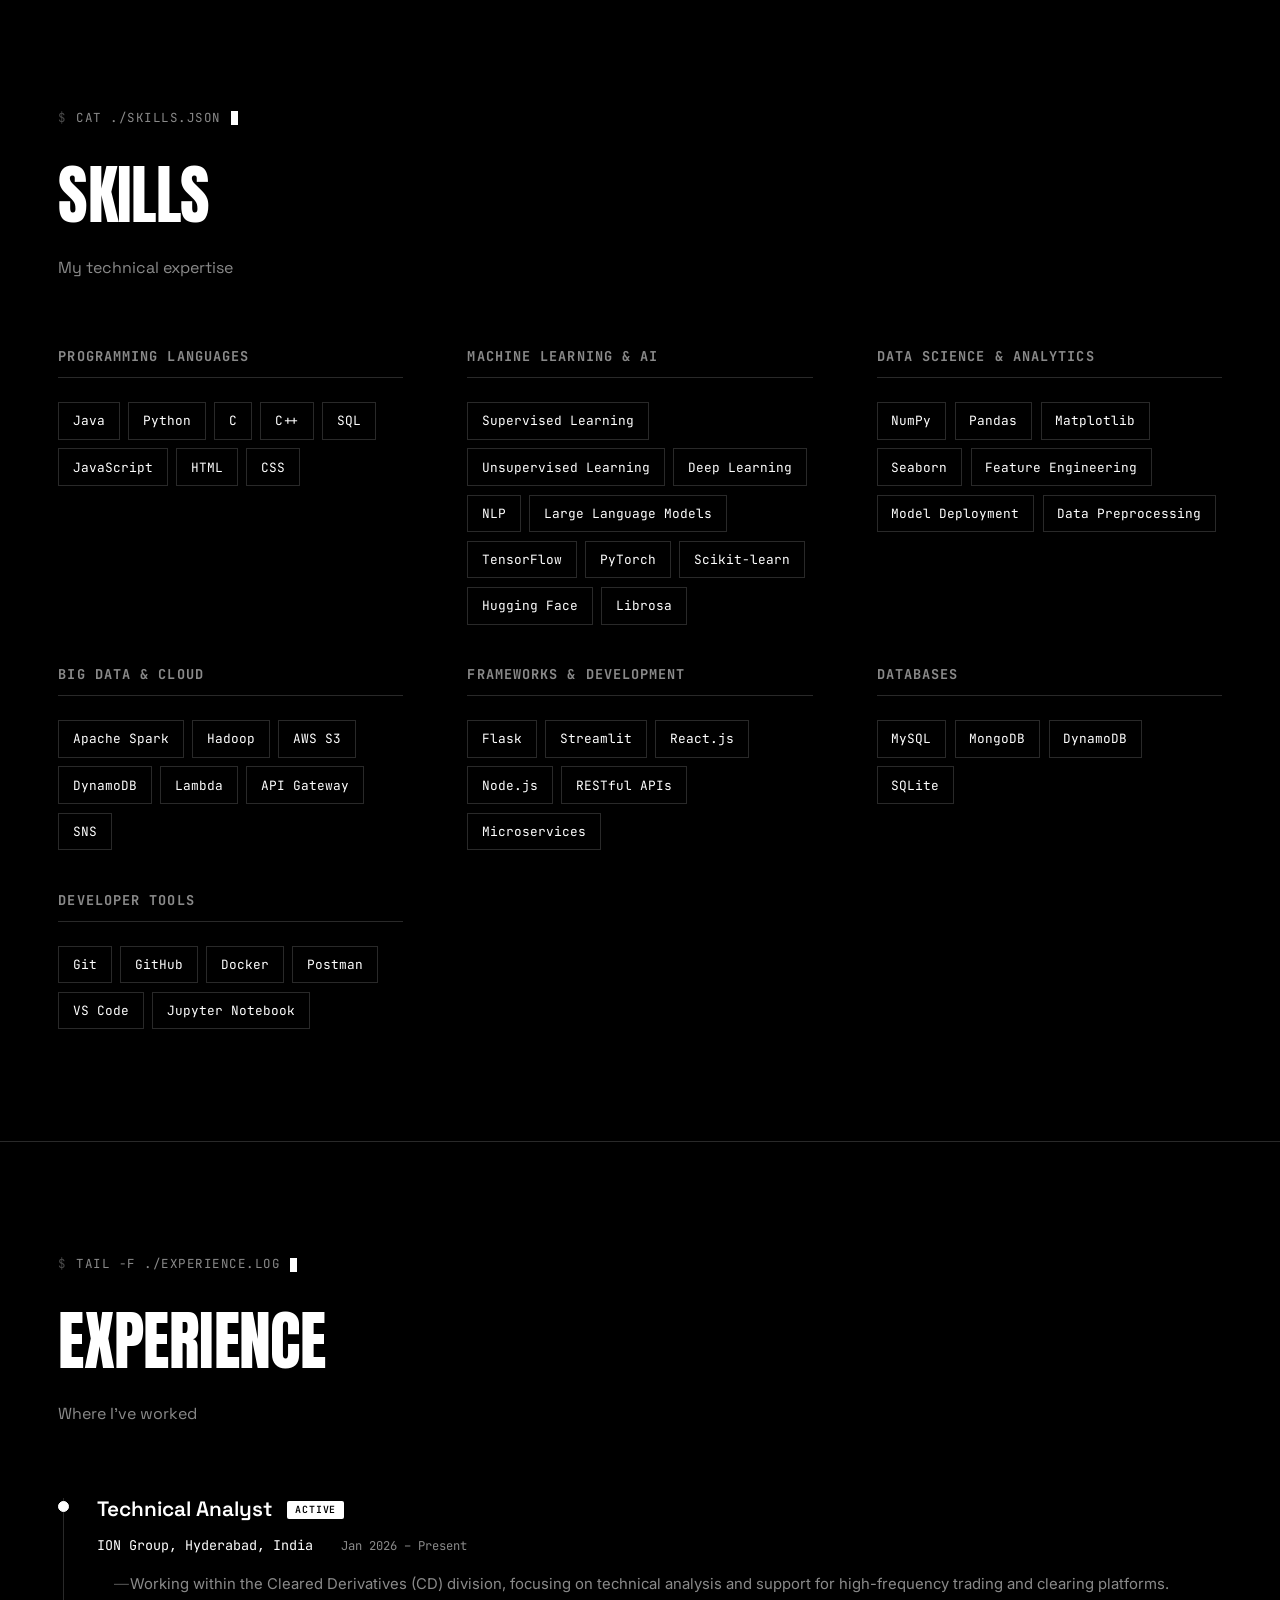
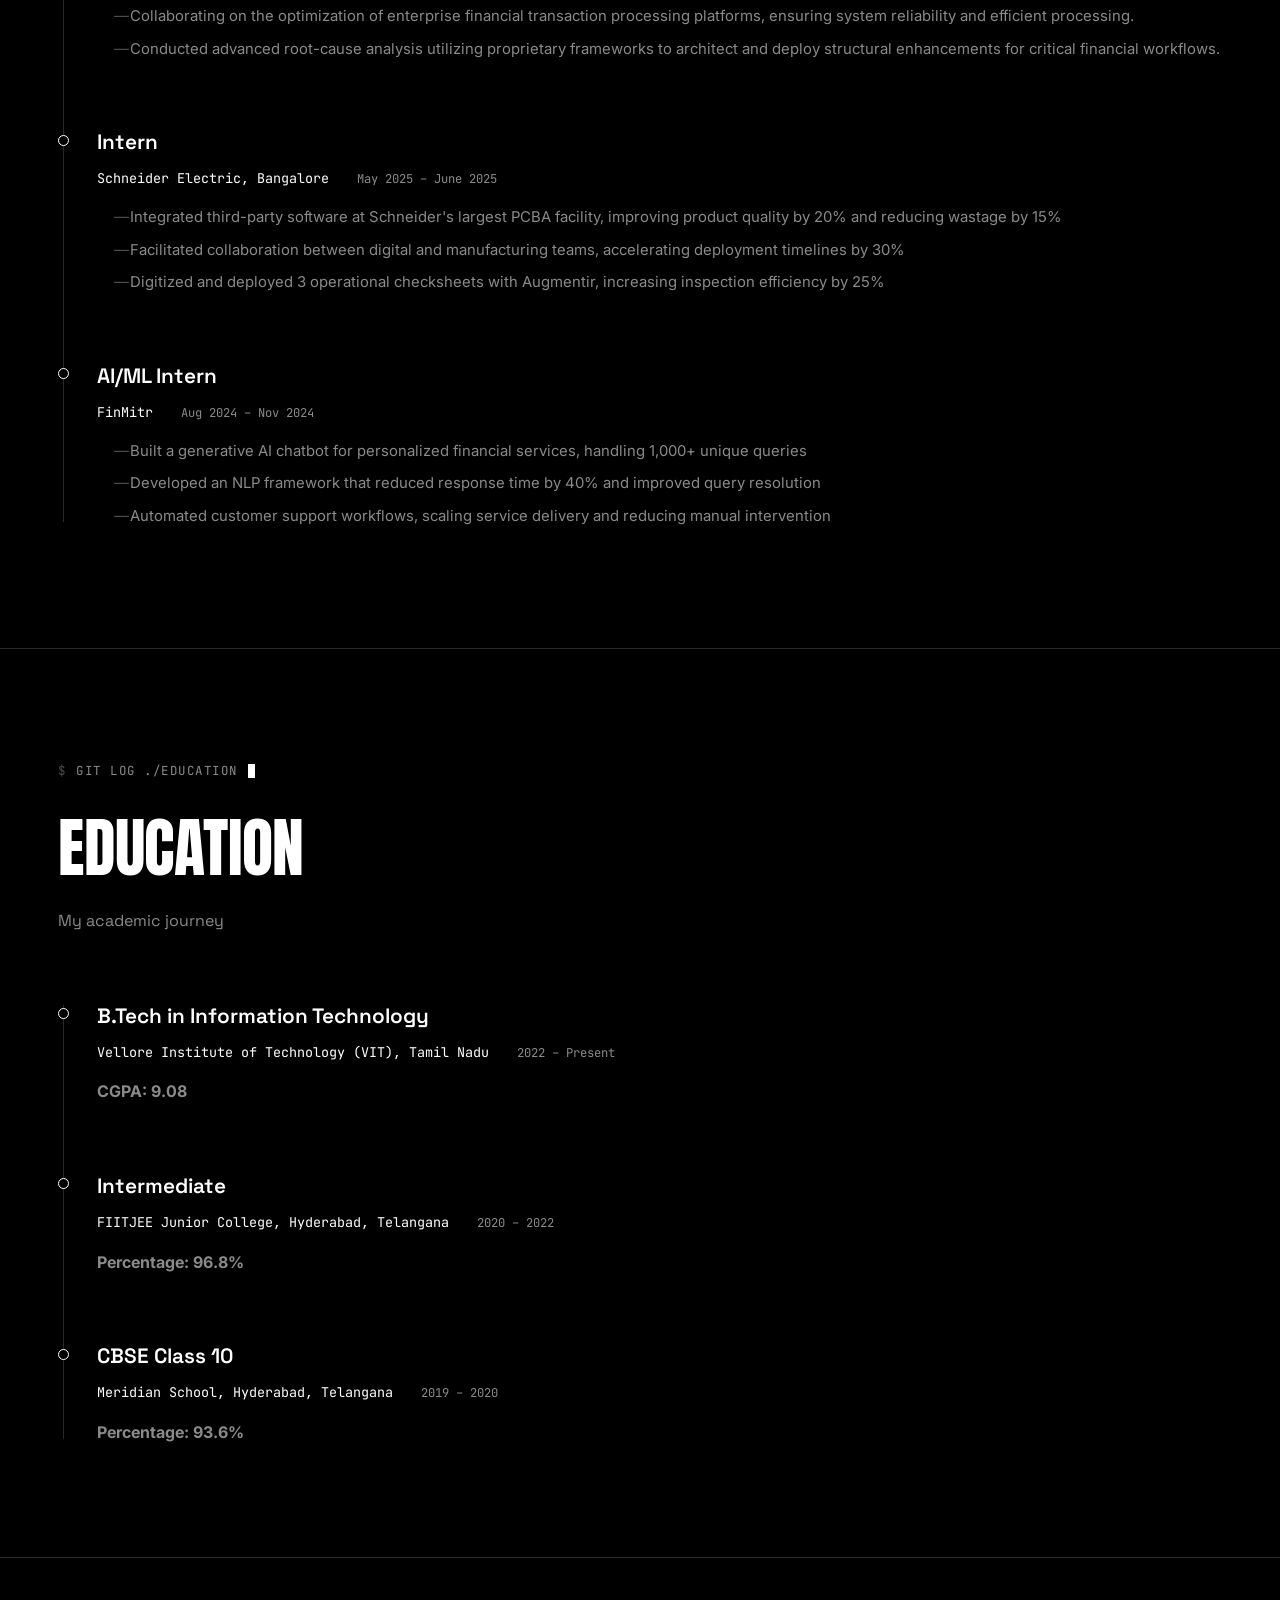
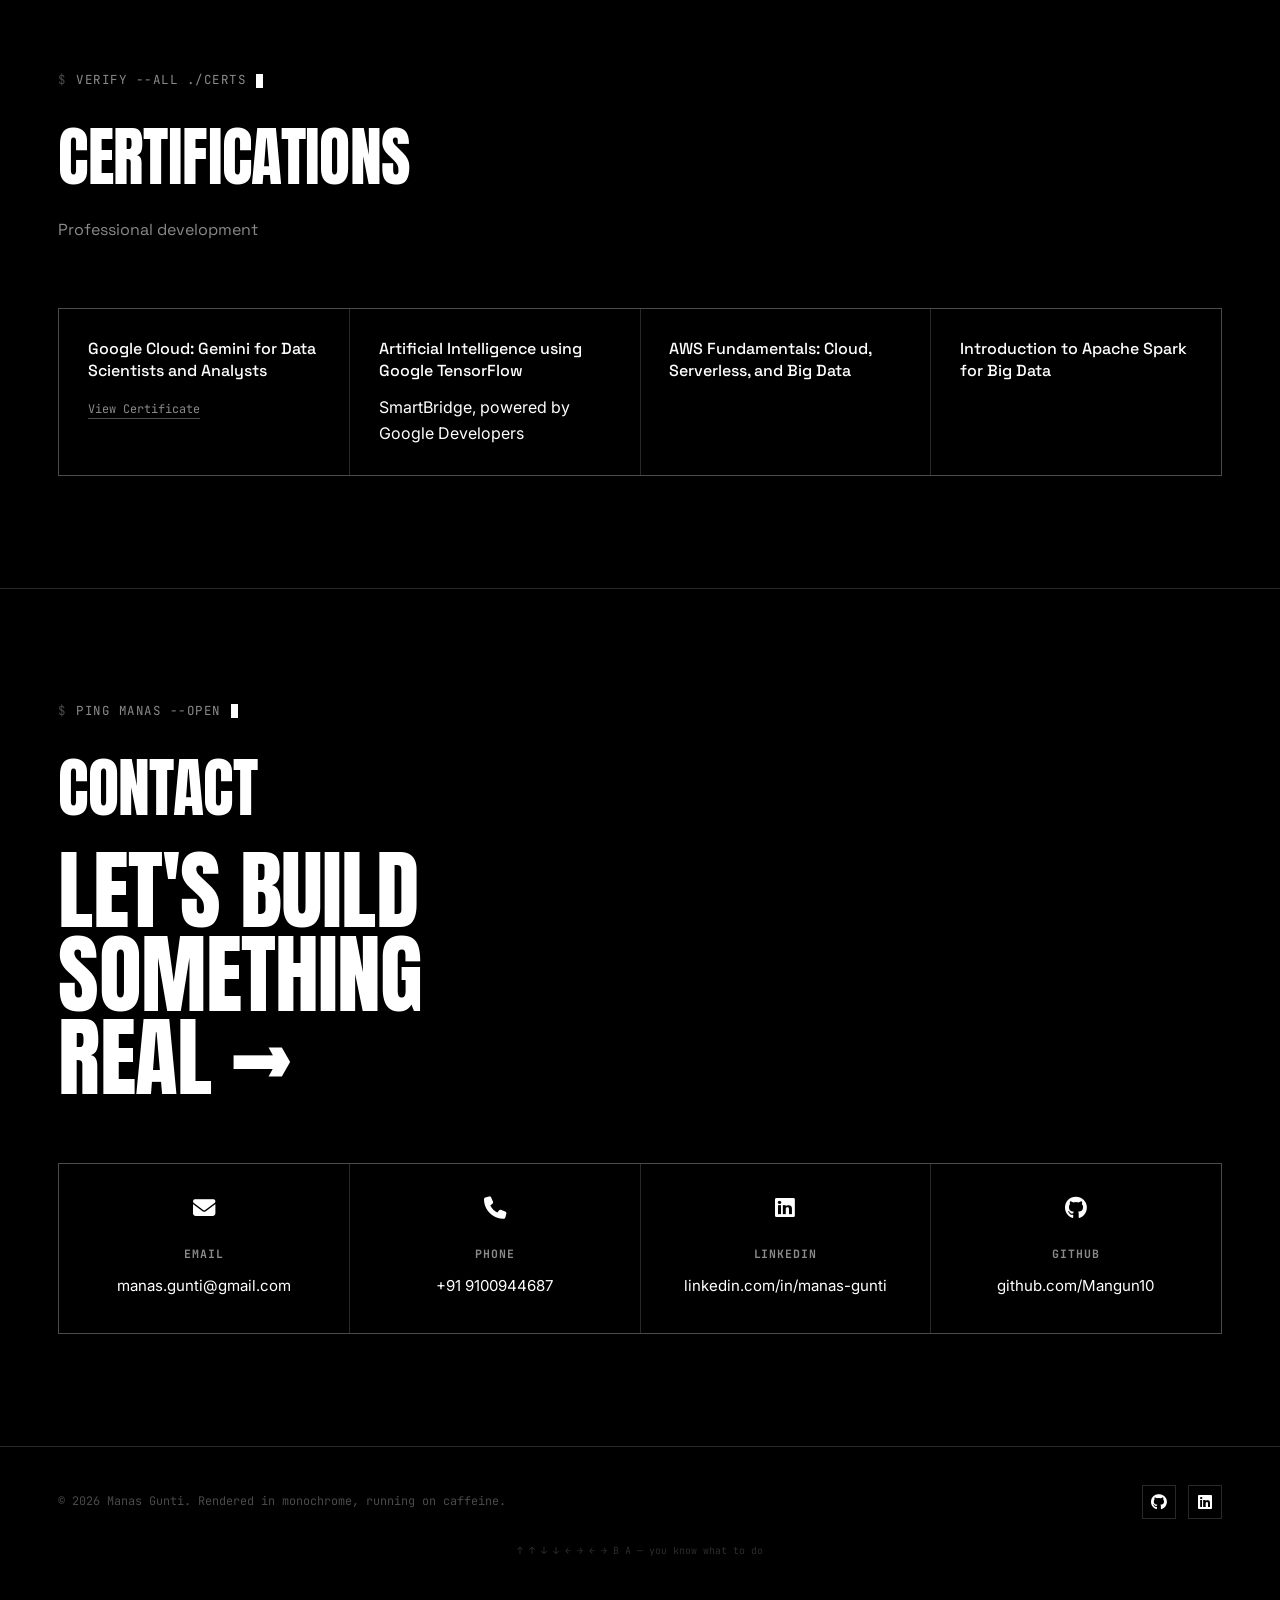
==== commit f80096e7: "Update portfolio title and boot message" ====
--- a/index.html
+++ b/index.html
@@ -3,7 +3,7 @@
 <head>
     <meta charset="UTF-8">
     <meta name="viewport" content="width=device-width, initial-scale=1.0">
-    <title>Manas Gunti — Portfolio_OS</title>
+    <title>Manas Gunti — Portfolio</title>
     <meta name="description" content="Manas Gunti — Technical Analyst at ION Group, AI/ML engineer, and builder of things that don't go down.">
     <link rel="preconnect" href="https://fonts.googleapis.com">
     <link rel="preconnect" href="https://fonts.gstatic.com" crossorigin>
@@ -15,7 +15,7 @@
     <!-- Boot sequence -->
     <div id="boot">
         <div class="boot-inner">
-            <div class="boot-line show"><b>PORTFOLIO_OS</b> v3.0 — initializing</div>
+            <div class="boot-line show"><b>PORTFOLIO_OS</b> initializing</div>
             <div class="boot-line">loading modules: experience.sys · projects.dll · skills.json</div>
             <div class="boot-line">mounting /dev/ion-group/cleared-derivatives</div>
             <div class="boot-line">checking integrity... <b>OK</b></div>
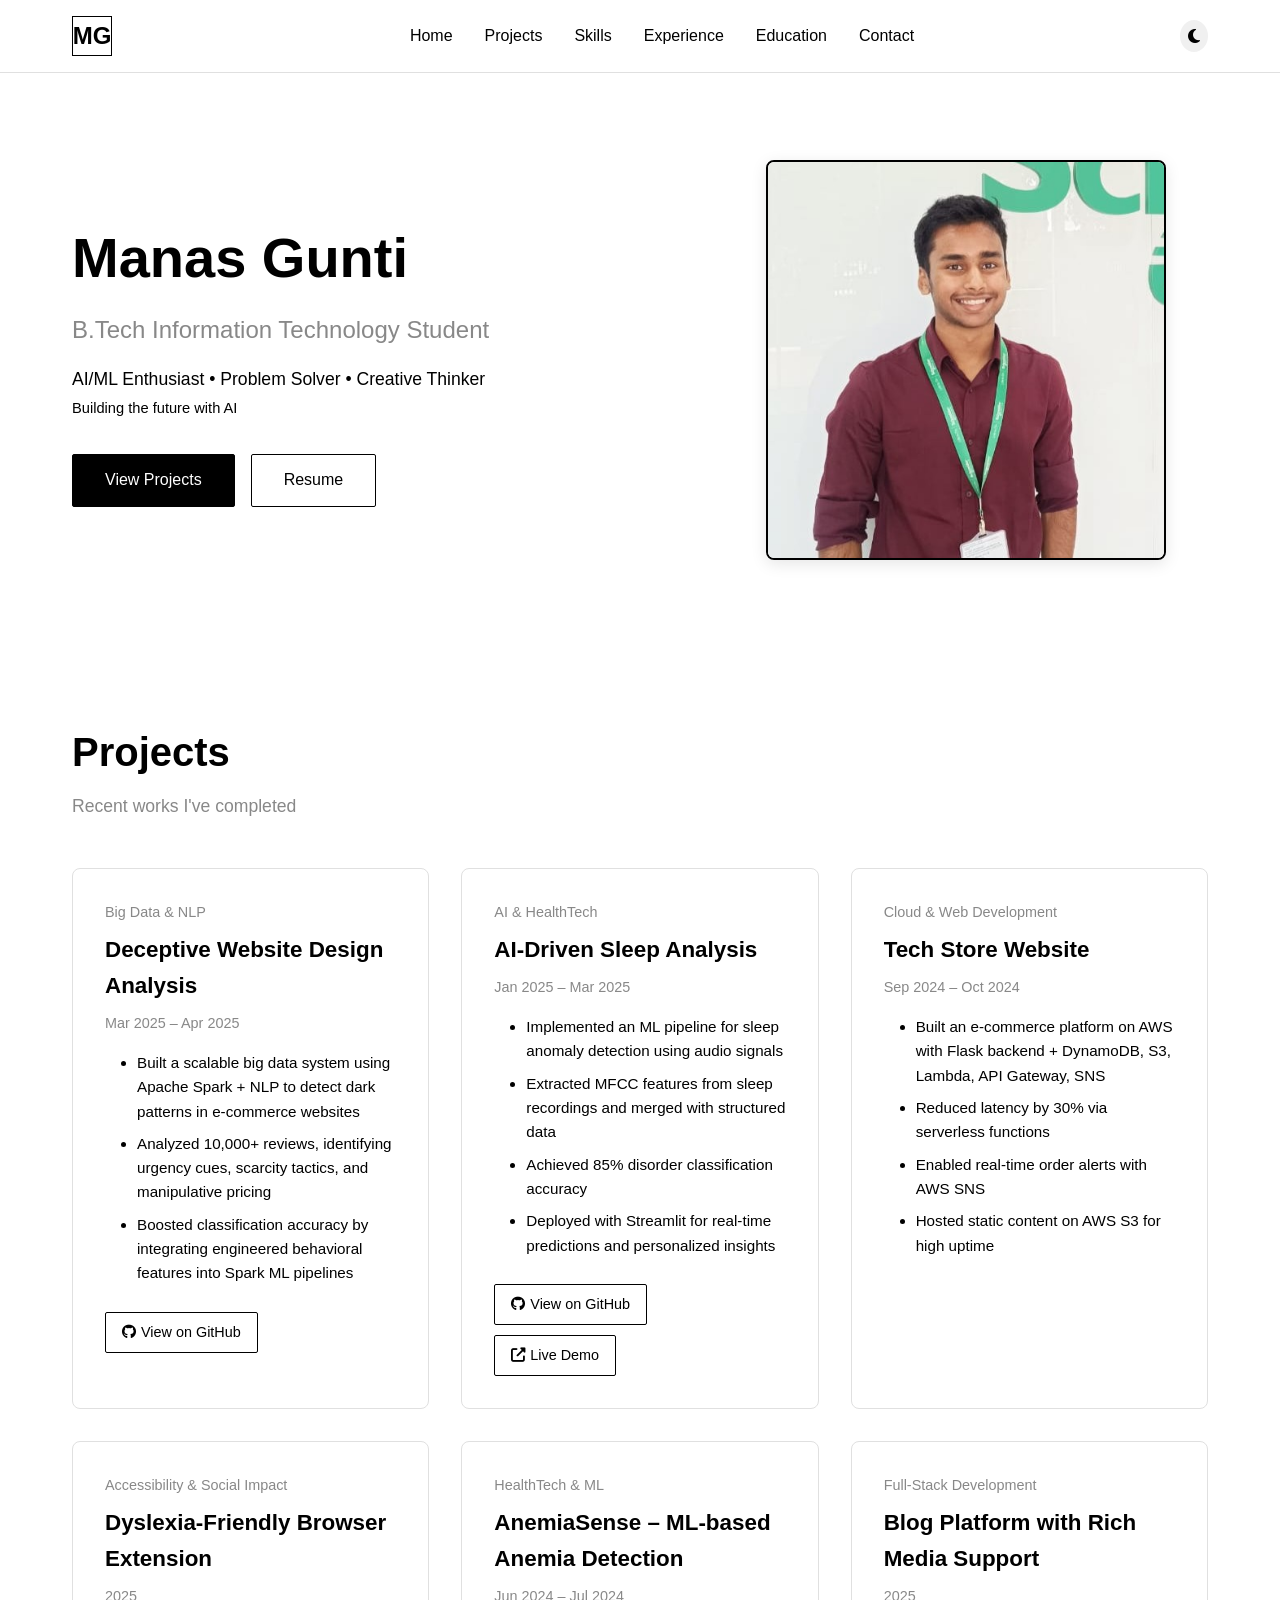
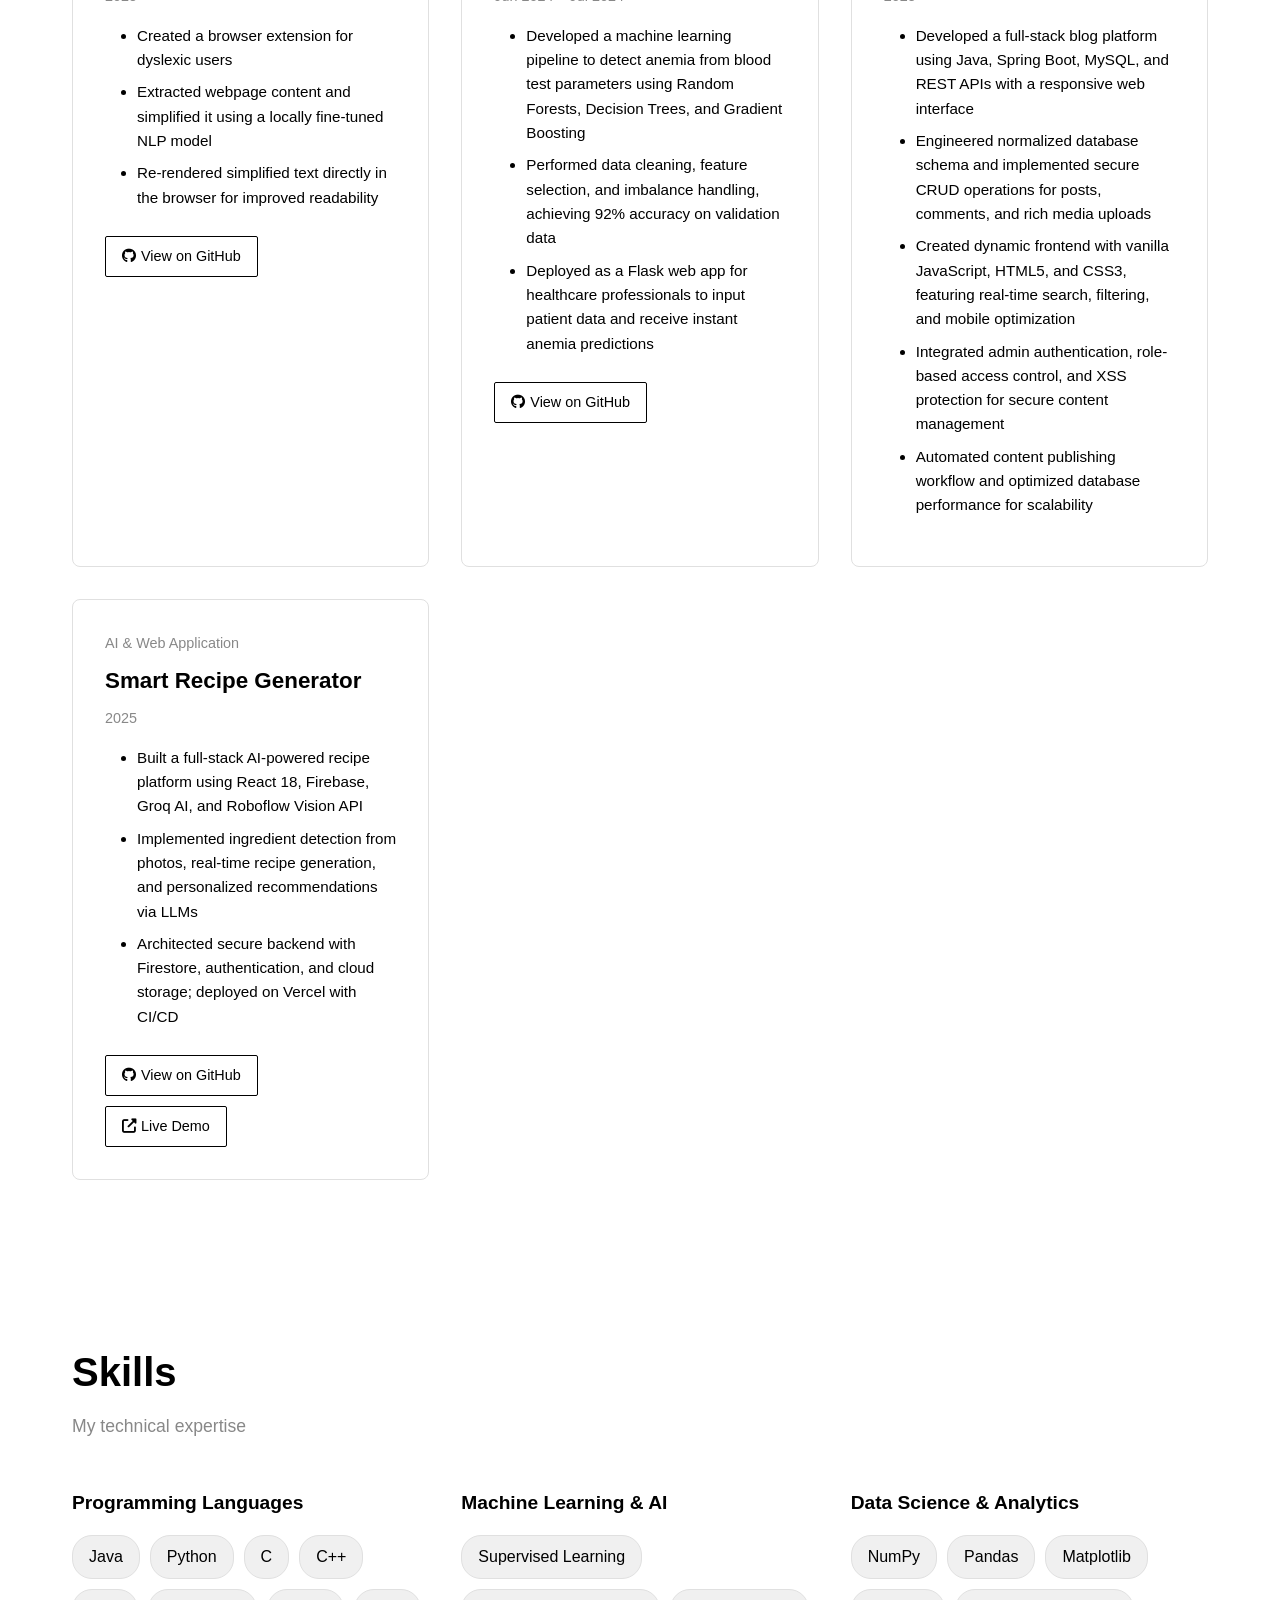
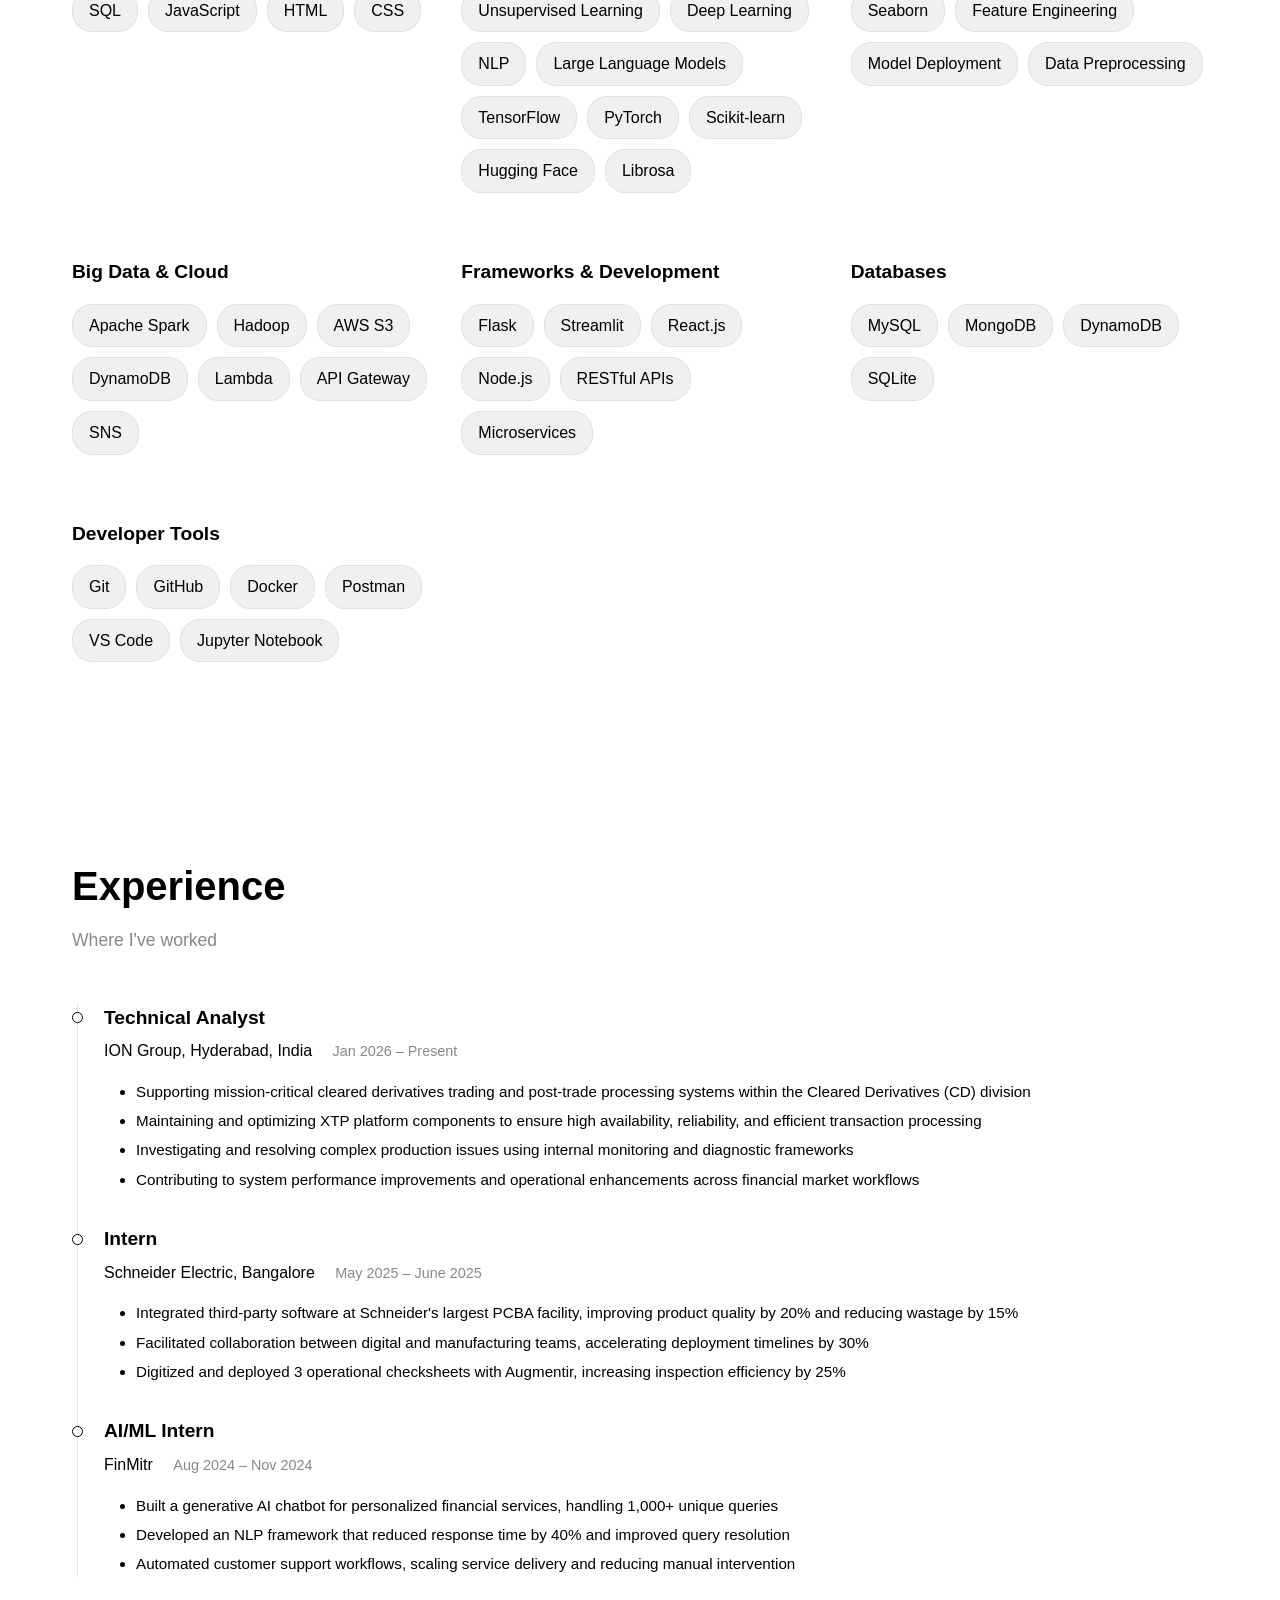
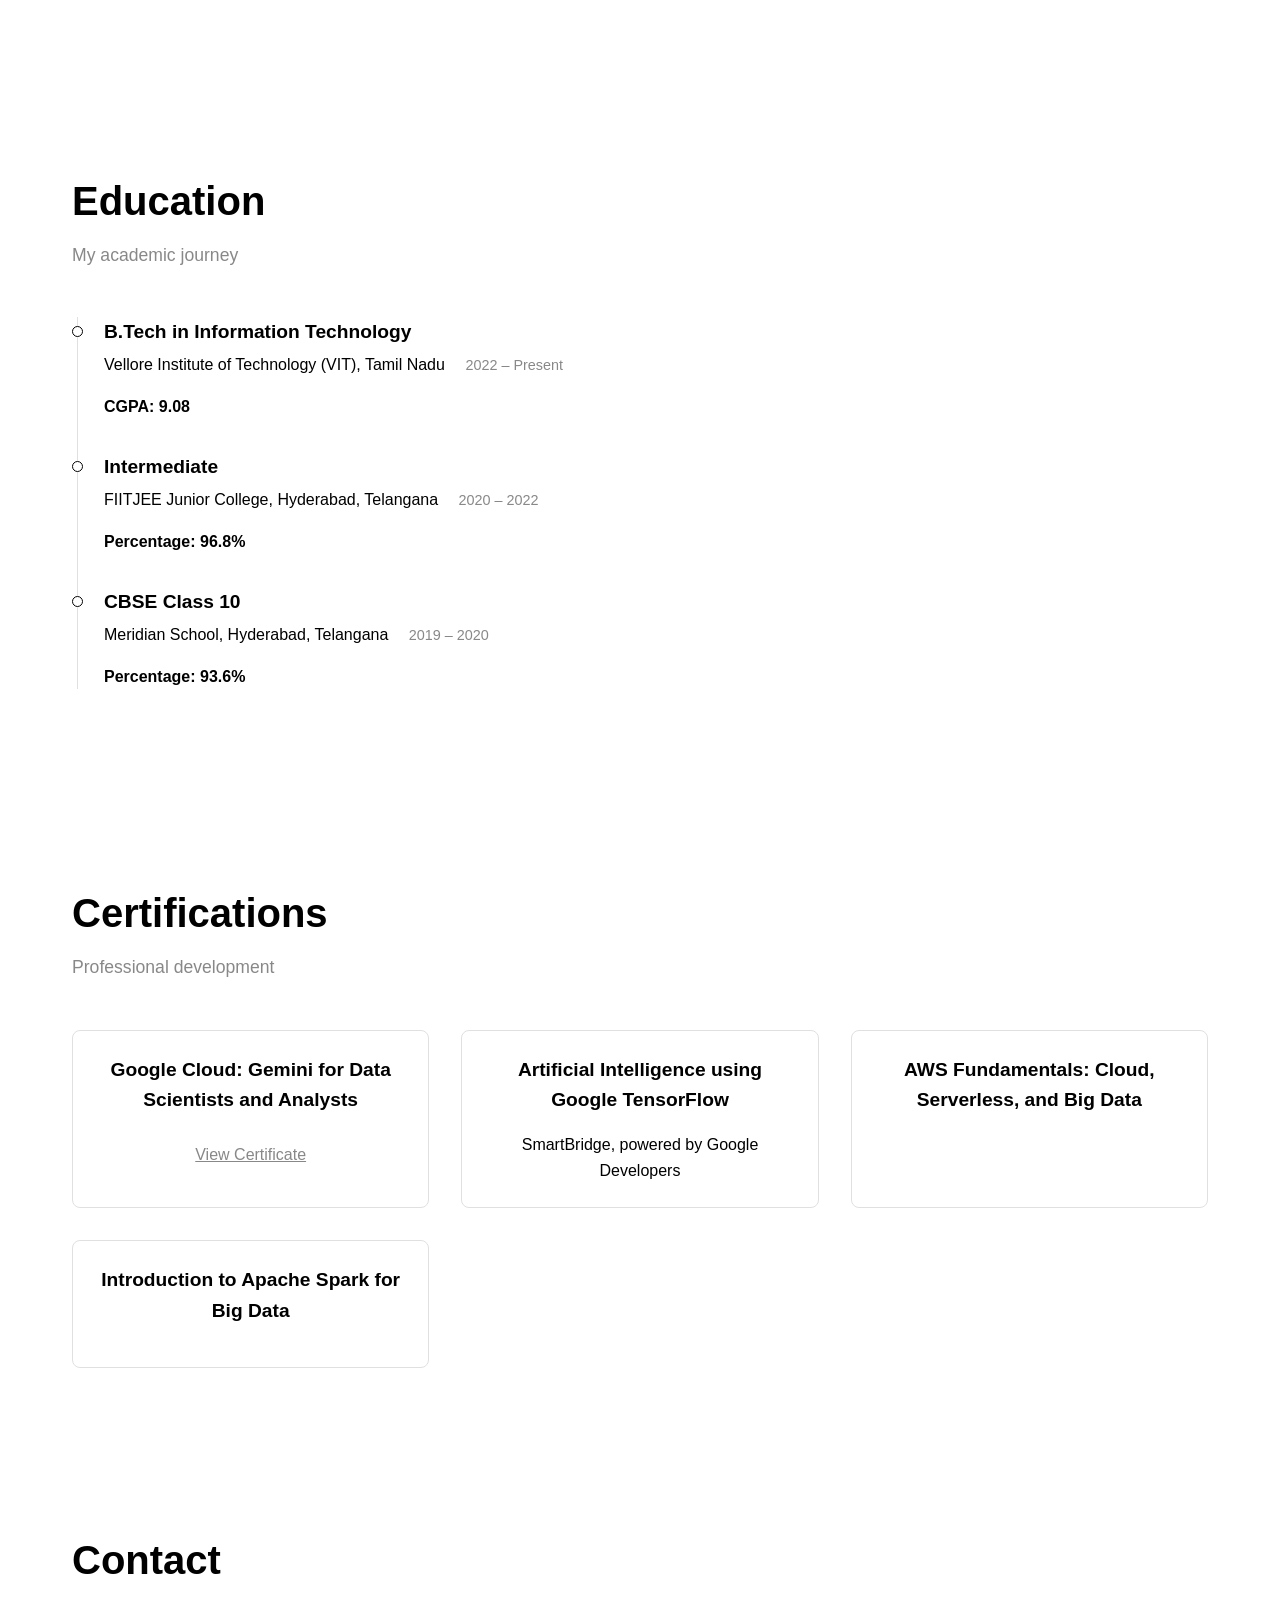
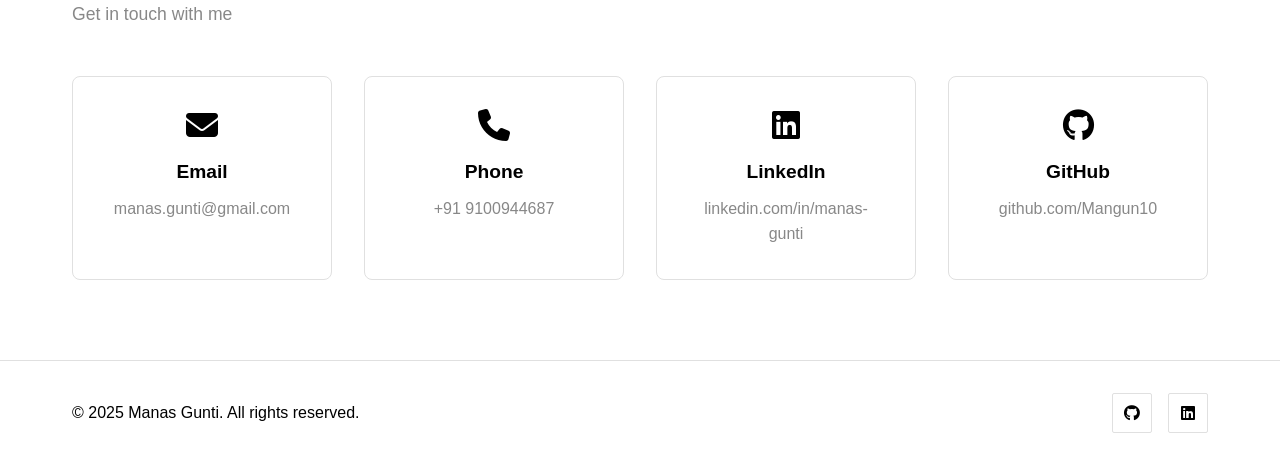
==== commit 3d747689: "restoring to older version" ====
--- a/index.html
+++ b/index.html
@@ -3,32 +3,17 @@
 <head>
     <meta charset="UTF-8">
     <meta name="viewport" content="width=device-width, initial-scale=1.0">
-    <title>Manas Gunti — Portfolio</title>
-    <meta name="description" content="Manas Gunti — Technical Analyst at ION Group, AI/ML engineer, and builder of things that don't go down.">
-    <link rel="preconnect" href="https://fonts.googleapis.com">
-    <link rel="preconnect" href="https://fonts.gstatic.com" crossorigin>
+    <title>Manas Gunti | Portfolio</title>
     <link rel="stylesheet" href="style.css">
     <link rel="stylesheet" href="https://cdnjs.cloudflare.com/ajax/libs/font-awesome/6.4.0/css/all.min.css">
 </head>
 <body>
-
-    <!-- Boot sequence -->
-    <div id="boot">
-        <div class="boot-inner">
-            <div class="boot-line show"><b>PORTFOLIO_OS</b> initializing</div>
-            <div class="boot-line">loading modules: experience.sys · projects.dll · skills.json</div>
-            <div class="boot-line">mounting /dev/ion-group/cleared-derivatives</div>
-            <div class="boot-line">checking integrity... <b>OK</b></div>
-            <div class="boot-line">status: <b>OPERATIONAL</b> — access granted</div>
-            <div class="boot-bar"><i></i></div>
-        </div>
-        <div class="boot-skip">PRESS ANY KEY TO SKIP</div>
-    </div>
-
     <!-- Header -->
     <header>
-        <div class="nav-pill">
-            <div class="logo-mark"><span class="dot"></span>MG//OS</div>
+        <div class="container">
+            <div class="logo">
+                <a href="#home">MG</a>
+            </div>
             <nav id="navbar">
                 <ul>
                     <li><a href="#home" class="nav-link">Home</a></li>
@@ -39,125 +24,87 @@
                     <li><a href="#contact" class="nav-link">Contact</a></li>
                 </ul>
             </nav>
-            <div class="header-right">
-                <div class="status-chip">
-                    <span class="dot"></span>
-                    <span class="chip-label">Technical Analyst <b>@ ION Group</b></span>
-                </div>
-                <div class="theme-toggle">
-                    <i class="fas fa-sun" id="theme-icon"></i>
-                </div>
-                <div class="menu-toggle">
-                    <i class="fas fa-bars"></i>
-                </div>
+            <!-- Dark Mode Toggle -->
+            <div class="theme-toggle">
+                <i class="fas fa-moon" id="theme-icon"></i>
+            </div>
+            <div class="menu-toggle">
+                <i class="fas fa-bars"></i>
             </div>
         </div>
     </header>
 
-    <!-- System ticker -->
-    <div class="ticker" aria-hidden="true">
-        <div class="ticker-track">
-            <span>STATUS: OPERATIONAL</span>
-            <span>ROLE: TECHNICAL ANALYST — CLEARED DERIVATIVES, ION GROUP</span>
-            <span id="ist-clock">--:--:-- IST · HYDERABAD, IN</span>
-            <span>FOCUS: AI/ML · SYSTEMS · FINTECH</span>
-            <span>UPTIME: 99.98%</span>
-            <span>TRY THE KONAMI CODE</span>
-            <span>STATUS: OPERATIONAL</span>
-            <span>ROLE: TECHNICAL ANALYST — CLEARED DERIVATIVES, ION GROUP</span>
-            <span id="ist-clock-2">--:--:-- IST · HYDERABAD, IN</span>
-            <span>FOCUS: AI/ML · SYSTEMS · FINTECH</span>
-            <span>UPTIME: 99.98%</span>
-            <span>TRY THE KONAMI CODE</span>
-        </div>
-    </div>
-
-    <!-- Hero -->
+    <!-- Hero Section -->
     <section id="home" class="hero">
-        <canvas id="grid-canvas"></canvas>
-        <div class="kinetic-wrap" aria-hidden="true">
-            <div class="kinetic-row r1"><span>MANAS GUNTI · MANAS GUNTI · MANAS GUNTI · MANAS GUNTI · </span><span>MANAS GUNTI · MANAS GUNTI · MANAS GUNTI · MANAS GUNTI · </span></div>
-            <div class="kinetic-row r2"><span>BUILD · BREAK · ANALYZE · REPEAT · BUILD · BREAK · ANALYZE · REPEAT · </span><span>BUILD · BREAK · ANALYZE · REPEAT · BUILD · BREAK · ANALYZE · REPEAT · </span></div>
-        </div>
-
-        <div class="container hero-content">
-            <div class="hero-portrait" aria-hidden="true">
-                <img src="profile-image.jpg" alt="">
-                <div class="hero-portrait-tag">IMG_01 · HYD/IN</div>
-            </div>
-            <div class="hero-kicker">whoami</div>
-            <h1 class="hero-title"><span class="glitch">Manas Gunti</span></h1>
-
-            <div class="terminal">
-                <div class="terminal-bar">
-                    <span class="tb-dot"></span><span class="tb-dot"></span><span class="tb-dot"></span>
-                    <span class="tb-title">guest@manas: ~</span>
-                </div>
-                <div class="terminal-body" id="terminal-body">
-                    <div class="terminal-line">Welcome. This terminal actually works — type a command.</div>
-                    <div class="terminal-line">Try: <b>whoami</b>, <b>projects</b>, <b>experience</b>, <b>sudo hire me</b>, or <b>help</b>.</div>
-                </div>
-                <div class="terminal-input-row">
-                    <input type="text" id="terminal-input" placeholder="try: help" autocomplete="off" spellcheck="false">
-                </div>
-            </div>
-
-            <div class="hero-buttons">
-                <a href="#projects" class="btn btn-primary">View Projects</a>
-                <a href="files/resume.pdf" class="btn btn-secondary" target="_blank">Resume</a>
-            </div>
-        </div>
-    </section>
-
-    <!-- Projects -->
+        <div class="container">
+            <div class="hero-content">
+                <div class="hero-text">
+                    <h1>Manas Gunti</h1>
+                    <h2>B.Tech Information Technology Student</h2>
+                    <p>AI/ML Enthusiast  •  Problem Solver  •  Creative Thinker<br><small>Building the future with AI</small></p>
+                    <div class="hero-buttons">
+                        <a href="#projects" class="btn btn-primary">View Projects</a>
+                        <a href="files/resume.pdf" class="btn btn-secondary" target="_blank">Resume</a>
+                    </div>
+                </div>
+                <div class="hero-image">
+                    <img src="profile-image.jpg" alt="Manas Gunti" style="width:400px; height:400px; border-radius: 2%; object-fit:cover;  box-shadow:0 4px 16px rgba(0,0,0,0.10); border:2px solid #000;">
+                </div>
+            </div>
+        </div>
+    </section>
+
+    <!-- Projects Section -->
     <section id="projects" class="projects">
         <div class="container">
-            <div class="section-eyebrow">ls ./projects<span class="blink"></span></div>
             <h2 class="section-title">Projects</h2>
             <div class="section-subtitle">Recent works I've completed</div>
+            
             <div class="projects-grid">
-<!-- Project 1 -->
-<div class="project-card">
-<div class="project-category">Big Data &amp; NLP</div>
-<h3>Deceptive Website Design Analysis</h3>
-<p class="project-date">Mar 2025 – Apr 2025</p>
-<div class="project-description">
-<ul>
-<li>Built a scalable big data system using Apache Spark + NLP to detect dark patterns in e-commerce websites</li>
-<li>Analyzed 10,000+ reviews, identifying urgency cues, scarcity tactics, and manipulative pricing</li>
-<li>Boosted classification accuracy by integrating engineered behavioral features into Spark ML pipelines</li>
-</ul>
-</div>
-<div class="project-links">
-<a class="btn-small" href="https://github.com/Mangun10/Deceptive-Website-Design-Analysis" target="_blank">
-<i class="fab fa-github"></i> View on GitHub
+                <!-- Project 1 -->
+                <div class="project-card">
+                    <div class="project-category">Big Data & NLP</div>
+                    <h3>Deceptive Website Design Analysis</h3>
+                    <p class="project-date">Mar 2025 – Apr 2025</p>
+                    <div class="project-description">
+                        <ul>
+                            <li>Built a scalable big data system using Apache Spark + NLP to detect dark patterns in e-commerce websites</li>
+                            <li>Analyzed 10,000+ reviews, identifying urgency cues, scarcity tactics, and manipulative pricing</li>
+                            <li>Boosted classification accuracy by integrating engineered behavioral features into Spark ML pipelines</li>
+                        </ul>
+                    </div>
+                    <div class="project-links">
+                        <a href="https://github.com/Mangun10/Deceptive-Website-Design-Analysis" class="btn-small" target="_blank">
+                            <i class="fab fa-github"></i> View on GitHub
                         </a>
-</div>
-</div>
-<!-- Project 2 -->
-<div class="project-card">
-<div class="project-category">AI &amp; HealthTech</div>
-<h3>AI-Driven Sleep Analysis</h3>
-<p class="project-date">Jan 2025 – Mar 2025</p>
-<div class="project-description">
-<ul>
-<li>Implemented an ML pipeline for sleep anomaly detection using audio signals</li>
-<li>Extracted MFCC features from sleep recordings and merged with structured data</li>
-<li>Achieved 85% disorder classification accuracy</li>
-<li>Deployed with Streamlit for real-time predictions and personalized insights</li>
-</ul>
-</div>
-<div class="project-links">
-<a class="btn-small" href="https://github.com/Mangun10/Sleep-Pattern-Analysis" target="_blank">
-<i class="fab fa-github"></i> View on GitHub
+                    </div>
+                </div>
+
+                <!-- Project 2 -->
+                <div class="project-card">
+                    <div class="project-category">AI & HealthTech</div>
+                    <h3>AI-Driven Sleep Analysis</h3>
+                    <p class="project-date">Jan 2025 – Mar 2025</p>
+                    <div class="project-description">
+                        <ul>
+                            <li>Implemented an ML pipeline for sleep anomaly detection using audio signals</li>
+                            <li>Extracted MFCC features from sleep recordings and merged with structured data</li>
+                            <li>Achieved 85% disorder classification accuracy</li>
+                            <li>Deployed with Streamlit for real-time predictions and personalized insights</li>
+                        </ul>
+                    </div>
+                    <div class="project-links">
+                        <a href="https://github.com/Mangun10/Sleep-Pattern-Analysis" class="btn-small" target="_blank">
+                            <i class="fab fa-github"></i> View on GitHub
                         </a>
-<a class="btn-small" href="https://sleep-pattern-analysis.streamlit.app/" target="_blank">
-<i class="fas fa-external-link-alt"></i> Live Demo
+                        <a href="https://sleep-pattern-analysis.streamlit.app/" class="btn-small" target="_blank">
+                            <i class="fas fa-external-link-alt"></i> Live Demo
                         </a>
-</div>
-</div>
-<!-- Project 3 -->
-<!-- <div class="project-card">
+                    </div>
+                </div>
+
+                <!-- Project 3 -->
+                <!-- <div class="project-card">
                     <div class="project-category">AI & HealthTech</div>
                     <h3>AI-Based Sleep Detection & Tracking System</h3>
                     <p class="project-date">2025</p>
@@ -175,365 +122,378 @@
                         </a>
                     </div>
                 </div> -->
-<!-- Project 4 -->
-<div class="project-card">
-<div class="project-category">Cloud &amp; Web Development</div>
-<h3>Tech Store Website</h3>
-<p class="project-date">Sep 2024 – Oct 2024</p>
-<div class="project-description">
-<ul>
-<li>Built an e-commerce platform on AWS with Flask backend + DynamoDB, S3, Lambda, API Gateway, SNS</li>
-<li>Reduced latency by 30% via serverless functions</li>
-<li>Enabled real-time order alerts with AWS SNS</li>
-<li>Hosted static content on AWS S3 for high uptime</li>
-</ul>
-</div>
-<!-- <div class="project-links">
+
+                <!-- Project 4 -->
+                <div class="project-card">
+                    <div class="project-category">Cloud & Web Development</div>
+                    <h3>Tech Store Website</h3>
+                    <p class="project-date">Sep 2024 – Oct 2024</p>
+                    <div class="project-description">
+                        <ul>
+                            <li>Built an e-commerce platform on AWS with Flask backend + DynamoDB, S3, Lambda, API Gateway, SNS</li>
+                            <li>Reduced latency by 30% via serverless functions</li>
+                            <li>Enabled real-time order alerts with AWS SNS</li>
+                            <li>Hosted static content on AWS S3 for high uptime</li>
+                        </ul>
+                    </div>
+                    <!-- <div class="project-links">
                         <a href="https://github.com/Mangun10/spring-boot-app" class="btn-small" target="_blank">
                             <i class="fab fa-github"></i> View on GitHub
                         </a>
                     </div> -->
-</div>
-<!-- Project 5 -->
-<div class="project-card">
-<div class="project-category">Accessibility &amp; Social Impact</div>
-<h3>Dyslexia-Friendly Browser Extension</h3>
-<p class="project-date">2025</p>
-<div class="project-description">
-<ul>
-<li>Created a browser extension for dyslexic users</li>
-<li>Extracted webpage content and simplified it using a locally fine-tuned NLP model</li>
-<li>Re-rendered simplified text directly in the browser for improved readability</li>
-</ul>
-</div>
-<div class="project-links">
-<a class="btn-small" href="https://github.com/Mangun10/LexiFlow" target="_blank">
-<i class="fab fa-github"></i> View on GitHub
+                </div>
+
+                <!-- Project 5 -->
+                <div class="project-card">
+                    <div class="project-category">Accessibility & Social Impact</div>
+                    <h3>Dyslexia-Friendly Browser Extension</h3>
+                    <p class="project-date">2025</p>
+                    <div class="project-description">
+                        <ul>
+                            <li>Created a browser extension for dyslexic users</li>
+                            <li>Extracted webpage content and simplified it using a locally fine-tuned NLP model</li>
+                            <li>Re-rendered simplified text directly in the browser for improved readability</li>
+                        </ul>
+                    </div>
+                    <div class="project-links">
+                        <a href="https://github.com/Mangun10/LexiFlow" class="btn-small" target="_blank">
+                            <i class="fab fa-github"></i> View on GitHub
                         </a>
-</div>
-</div>
-<!-- Project 6 -->
-<div class="project-card">
-<div class="project-category">HealthTech &amp; ML</div>
-<h3>AnemiaSense – ML-based Anemia Detection</h3>
-<p class="project-date">Jun 2024 – Jul 2024</p>
-<div class="project-description">
-<ul>
-<li>Developed a machine learning pipeline to detect anemia from blood test parameters using Random Forests, Decision Trees, and Gradient Boosting</li>
-<li>Performed data cleaning, feature selection, and imbalance handling, achieving 92% accuracy on validation data</li>
-<li>Deployed as a Flask web app for healthcare professionals to input patient data and receive instant anemia predictions</li>
-</ul>
-</div>
-<div class="project-links">
-<a class="btn-small" href="https://github.com/Mangun10/Anemia_Sense" target="_blank">
-<i class="fab fa-github"></i> View on GitHub
+                    </div>
+                </div>
+
+                <!-- Project 6 -->
+                <div class="project-card">
+                    <div class="project-category">HealthTech & ML</div>
+                        <h3>AnemiaSense – ML-based Anemia Detection</h3>
+                        <p class="project-date">Jun 2024 – Jul 2024</p>
+                        <div class="project-description">
+                            <ul>
+                                <li>Developed a machine learning pipeline to detect anemia from blood test parameters using Random Forests, Decision Trees, and Gradient Boosting</li>
+                                <li>Performed data cleaning, feature selection, and imbalance handling, achieving 92% accuracy on validation data</li>
+                                <li>Deployed as a Flask web app for healthcare professionals to input patient data and receive instant anemia predictions</li>
+                            </ul>
+                        </div>
+                        <div class="project-links">
+                            <a href="https://github.com/Mangun10/Anemia_Sense" class="btn-small" target="_blank">
+                                <i class="fab fa-github"></i> View on GitHub
                             </a>
-</div>
-</div>
-<!-- Project 7: Full-Stack Blog Platform -->
-<div class="project-card">
-<div class="project-category">Full-Stack Development</div>
-<h3>Blog Platform with Rich Media Support</h3>
-<p class="project-date">2025</p>
-<div class="project-description">
-<ul>
-<li>Developed a full-stack blog platform using Java, Spring Boot, MySQL, and REST APIs with a responsive web interface</li>
-<li>Engineered normalized database schema and implemented secure CRUD operations for posts, comments, and rich media uploads</li>
-<li>Created dynamic frontend with vanilla JavaScript, HTML5, and CSS3, featuring real-time search, filtering, and mobile optimization</li>
-<li>Integrated admin authentication, role-based access control, and XSS protection for secure content management</li>
-<li>Automated content publishing workflow and optimized database performance for scalability</li>
-</ul>
-</div>
-<!-- <div class="project-links">
+                        </div>
+                    </div>
+                    <!-- Project 7: Full-Stack Blog Platform -->
+                    <div class="project-card">
+                        <div class="project-category">Full-Stack Development</div>
+                        <h3>Blog Platform with Rich Media Support</h3>
+                        <p class="project-date">2025</p>
+                        <div class="project-description">
+                            <ul>
+                                <li>Developed a full-stack blog platform using Java, Spring Boot, MySQL, and REST APIs with a responsive web interface</li>
+                                <li>Engineered normalized database schema and implemented secure CRUD operations for posts, comments, and rich media uploads</li>
+                                <li>Created dynamic frontend with vanilla JavaScript, HTML5, and CSS3, featuring real-time search, filtering, and mobile optimization</li>
+                                <li>Integrated admin authentication, role-based access control, and XSS protection for secure content management</li>
+                                <li>Automated content publishing workflow and optimized database performance for scalability</li>
+                            </ul>
+                        </div>
+                        <!-- <div class="project-links">
                             <a href="https://github.com/your-github/blog-platform" class="btn-small" target="_blank">
                                 <i class="fab fa-github"></i> View on GitHub
                             </a>
                         </div> -->
-</div>
-<!-- Project 8: Smart Recipe Generator -->
-<div class="project-card">
-<div class="project-category">AI &amp; Web Application</div>
-<h3>Smart Recipe Generator</h3>
-<p class="project-date">2025</p>
-<div class="project-description">
-<ul>
-<li>Built a full-stack AI-powered recipe platform using React 18, Firebase, Groq AI, and Roboflow Vision API</li>
-<li>Implemented ingredient detection from photos, real-time recipe generation, and personalized recommendations via LLMs</li>
-<li>Architected secure backend with Firestore, authentication, and cloud storage; deployed on Vercel with CI/CD</li>
-</ul>
-</div>
-<div class="project-links">
-<a class="btn-small" href="https://github.com/your-github/smart-recipe-generator" target="_blank">
-<i class="fab fa-github"></i> View on GitHub
+                    </div>
+
+                    <!-- Project 8: Smart Recipe Generator -->
+                    <div class="project-card">
+                        <div class="project-category">AI & Web Application</div>
+                        <h3>Smart Recipe Generator</h3>
+                        <p class="project-date">2025</p>
+                        <div class="project-description">
+                            <ul>
+                                <li>Built a full-stack AI-powered recipe platform using React 18, Firebase, Groq AI, and Roboflow Vision API</li>
+                                <li>Implemented ingredient detection from photos, real-time recipe generation, and personalized recommendations via LLMs</li>
+                                <li>Architected secure backend with Firestore, authentication, and cloud storage; deployed on Vercel with CI/CD</li>
+                            </ul>
+                        </div>
+                        <div class="project-links">
+                            <a href="https://github.com/your-github/smart-recipe-generator" class="btn-small" target="_blank">
+                                <i class="fab fa-github"></i> View on GitHub
                             </a>
-<a class="btn-small" href="https://smart-recipe-generator-delta.vercel.app" target="_blank">
-<i class="fas fa-external-link-alt"></i> Live Demo
+                            <a href="https://smart-recipe-generator-delta.vercel.app" class="btn-small" target="_blank">
+                            <i class="fas fa-external-link-alt"></i> Live Demo
                             </a>
-</div>
-</div>
-</div>
-        </div>
-    </section>
-
-    <!-- Skills -->
+                        </div>
+                    </div>
+            </div>
+        </div>
+    </section>
+
+    <!-- Skills Section -->
     <section id="skills" class="skills">
         <div class="container">
-            <div class="section-eyebrow">cat ./skills.json<span class="blink"></span></div>
             <h2 class="section-title">Skills</h2>
             <div class="section-subtitle">My technical expertise</div>
+
             <div class="skills-container">
-<div class="skill-category">
-<h3>Programming Languages</h3>
-<div class="skill-tags">
-<span class="skill-tag">Java</span>
-<span class="skill-tag">Python</span>
-<span class="skill-tag">C</span>
-<span class="skill-tag">C++</span>
-<span class="skill-tag">SQL</span>
-<span class="skill-tag">JavaScript</span>
-<span class="skill-tag">HTML</span>
-<span class="skill-tag">CSS</span>
-</div>
-</div>
-<div class="skill-category">
-<h3>Machine Learning &amp; AI</h3>
-<div class="skill-tags">
-<span class="skill-tag">Supervised Learning</span>
-<span class="skill-tag">Unsupervised Learning</span>
-<span class="skill-tag">Deep Learning</span>
-<span class="skill-tag">NLP</span>
-<span class="skill-tag">Large Language Models</span>
-<span class="skill-tag">TensorFlow</span>
-<span class="skill-tag">PyTorch</span>
-<span class="skill-tag">Scikit-learn</span>
-<span class="skill-tag">Hugging Face</span>
-<span class="skill-tag">Librosa</span>
-</div>
-</div>
-<div class="skill-category">
-<h3>Data Science &amp; Analytics</h3>
-<div class="skill-tags">
-<span class="skill-tag">NumPy</span>
-<span class="skill-tag">Pandas</span>
-<span class="skill-tag">Matplotlib</span>
-<span class="skill-tag">Seaborn</span>
-<span class="skill-tag">Feature Engineering</span>
-<span class="skill-tag">Model Deployment</span>
-<span class="skill-tag">Data Preprocessing</span>
-</div>
-</div>
-<div class="skill-category">
-<h3>Big Data &amp; Cloud</h3>
-<div class="skill-tags">
-<span class="skill-tag">Apache Spark</span>
-<span class="skill-tag">Hadoop</span>
-<span class="skill-tag">AWS S3</span>
-<span class="skill-tag">DynamoDB</span>
-<span class="skill-tag">Lambda</span>
-<span class="skill-tag">API Gateway</span>
-<span class="skill-tag">SNS</span>
-</div>
-</div>
-<div class="skill-category">
-<h3>Frameworks &amp; Development</h3>
-<div class="skill-tags">
-<span class="skill-tag">Flask</span>
-<span class="skill-tag">Streamlit</span>
-<span class="skill-tag">React.js</span>
-<span class="skill-tag">Node.js</span>
-<span class="skill-tag">RESTful APIs</span>
-<span class="skill-tag">Microservices</span>
-</div>
-</div>
-<div class="skill-category">
-<h3>Databases</h3>
-<div class="skill-tags">
-<span class="skill-tag">MySQL</span>
-<span class="skill-tag">MongoDB</span>
-<span class="skill-tag">DynamoDB</span>
-<span class="skill-tag">SQLite</span>
-</div>
-</div>
-<div class="skill-category">
-<h3>Developer Tools</h3>
-<div class="skill-tags">
-<span class="skill-tag">Git</span>
-<span class="skill-tag">GitHub</span>
-<span class="skill-tag">Docker</span>
-<span class="skill-tag">Postman</span>
-<span class="skill-tag">VS Code</span>
-<span class="skill-tag">Jupyter Notebook</span>
-</div>
-</div>
-</div>
-        </div>
-    </section>
-
-    <!-- Experience -->
+                <div class="skill-category">
+                    <h3>Programming Languages</h3>
+                    <div class="skill-tags">
+                        <span class="skill-tag">Java</span>
+                        <span class="skill-tag">Python</span>
+                        <span class="skill-tag">C</span>
+                        <span class="skill-tag">C++</span>
+                        <span class="skill-tag">SQL</span>
+                        <span class="skill-tag">JavaScript</span>
+                        <span class="skill-tag">HTML</span>
+                        <span class="skill-tag">CSS</span>
+                    </div>
+                </div>
+
+                <div class="skill-category">
+                    <h3>Machine Learning & AI</h3>
+                    <div class="skill-tags">
+                        <span class="skill-tag">Supervised Learning</span>
+                        <span class="skill-tag">Unsupervised Learning</span>
+                        <span class="skill-tag">Deep Learning</span>
+                        <span class="skill-tag">NLP</span>
+                        <span class="skill-tag">Large Language Models</span>
+                        <span class="skill-tag">TensorFlow</span>
+                        <span class="skill-tag">PyTorch</span>
+                        <span class="skill-tag">Scikit-learn</span>
+                        <span class="skill-tag">Hugging Face</span>
+                        <span class="skill-tag">Librosa</span>
+                    </div>
+                </div>
+
+                <div class="skill-category">
+                    <h3>Data Science & Analytics</h3>
+                    <div class="skill-tags">
+                        <span class="skill-tag">NumPy</span>
+                        <span class="skill-tag">Pandas</span>
+                        <span class="skill-tag">Matplotlib</span>
+                        <span class="skill-tag">Seaborn</span>
+                        <span class="skill-tag">Feature Engineering</span>
+                        <span class="skill-tag">Model Deployment</span>
+                        <span class="skill-tag">Data Preprocessing</span>
+                    </div>
+                </div>
+
+                <div class="skill-category">
+                    <h3>Big Data & Cloud</h3>
+                    <div class="skill-tags">
+                        <span class="skill-tag">Apache Spark</span>
+                        <span class="skill-tag">Hadoop</span>
+                        <span class="skill-tag">AWS S3</span>
+                        <span class="skill-tag">DynamoDB</span>
+                        <span class="skill-tag">Lambda</span>
+                        <span class="skill-tag">API Gateway</span>
+                        <span class="skill-tag">SNS</span>
+                    </div>
+                </div>
+
+                <div class="skill-category">
+                    <h3>Frameworks & Development</h3>
+                    <div class="skill-tags">
+                        <span class="skill-tag">Flask</span>
+                        <span class="skill-tag">Streamlit</span>
+                        <span class="skill-tag">React.js</span>
+                        <span class="skill-tag">Node.js</span>
+                        <span class="skill-tag">RESTful APIs</span>
+                        <span class="skill-tag">Microservices</span>
+                    </div>
+                </div>
+
+                <div class="skill-category">
+                    <h3>Databases</h3>
+                    <div class="skill-tags">
+                        <span class="skill-tag">MySQL</span>
+                        <span class="skill-tag">MongoDB</span>
+                        <span class="skill-tag">DynamoDB</span>
+                        <span class="skill-tag">SQLite</span>
+                    </div>
+                </div>
+
+                <div class="skill-category">
+                    <h3>Developer Tools</h3>
+                    <div class="skill-tags">
+                        <span class="skill-tag">Git</span>
+                        <span class="skill-tag">GitHub</span>
+                        <span class="skill-tag">Docker</span>
+                        <span class="skill-tag">Postman</span>
+                        <span class="skill-tag">VS Code</span>
+                        <span class="skill-tag">Jupyter Notebook</span>
+                    </div>
+                </div>
+            </div>
+        </div>
+    </section>
+
+    <!-- Experience Section -->
     <section id="experience" class="experience">
         <div class="container">
-            <div class="section-eyebrow">tail -f ./experience.log<span class="blink"></span></div>
             <h2 class="section-title">Experience</h2>
             <div class="section-subtitle">Where I've worked</div>
             <div class="timeline">
-<div class="timeline-item is-current">
-<div class="timeline-dot" style="left: 5px; top: 9.5px;"></div>
-<div class="timeline-content">
-<div class="timeline-header">
-<h3>Technical Analyst <span class="current-tag">ACTIVE</span></h3>
-<span class="company">ION Group, Hyderabad, India</span>
-<span class="date">Jan 2026 – Present</span>
-</div>
-<div class="timeline-description">
-<ul>
-<li>Working within the Cleared Derivatives (CD) division, focusing on technical analysis and support for high-frequency trading and clearing platforms.</li>
-<li>Collaborating on the optimization of enterprise financial transaction processing platforms, ensuring system reliability and efficient processing.</li>
-<li>Conducted advanced root-cause analysis utilizing proprietary frameworks to architect and deploy structural enhancements for critical financial workflows.</li>
-</ul>
-</div>
-</div>
-</div>
-<div class="timeline-item">
-<div class="timeline-dot" style="left: 5px;top: 9.5px;"></div>
-<div class="timeline-content">
-<div class="timeline-header">
-<h3>Intern</h3>
-<span class="company">Schneider Electric, Bangalore</span>
-<span class="date">May 2025 – June 2025</span>
-</div>
-<div class="timeline-description">
-<ul>
-<li>Integrated third-party software at Schneider's largest PCBA facility, improving product quality by 20% and reducing wastage by 15%</li>
-<li>Facilitated collaboration between digital and manufacturing teams, accelerating deployment timelines by 30%</li>
-<li>Digitized and deployed 3 operational checksheets with Augmentir, increasing inspection efficiency by 25%</li>
-</ul>
-</div>
-</div>
-</div>
-<div class="timeline-item">
-<div class="timeline-dot" style="left: 5px;top: 9.5px;"></div>
-<div class="timeline-content">
-<div class="timeline-header">
-<h3>AI/ML Intern</h3>
-<span class="company">FinMitr</span>
-<span class="date">Aug 2024 – Nov 2024</span>
-</div>
-<div class="timeline-description">
-<ul>
-<li>Built a generative AI chatbot for personalized financial services, handling 1,000+ unique queries</li>
-<li>Developed an NLP framework that reduced response time by 40% and improved query resolution</li>
-<li>Automated customer support workflows, scaling service delivery and reducing manual intervention</li>
-</ul>
-</div>
-</div>
-</div>
-</div>
-        </div>
-    </section>
-
-    <!-- Education -->
+                 <div class="timeline-item">
+                    <div class="timeline-dot" style="left: 5px; top: 9.5px;"></div>
+                    <div class="timeline-content">
+                        <div class="timeline-header">
+                            <h3>Technical Analyst</h3>
+                            <span class="company">ION Group, Hyderabad, India</span>
+                            <span class="date">Jan 2026 – Present</span>
+                        </div>
+                        <div class="timeline-description">
+                            <ul>
+                                <li>Supporting mission-critical cleared derivatives trading and post-trade processing systems within the Cleared Derivatives (CD) division</li>
+                                <li>Maintaining and optimizing XTP platform components to ensure high availability, reliability, and efficient transaction processing</li>
+                                <li>Investigating and resolving complex production issues using internal monitoring and diagnostic frameworks</li>
+                                <li>Contributing to system performance improvements and operational enhancements across financial market workflows</li>
+                            </ul>
+                        </div>
+                    </div>
+                </div>
+                <div class="timeline-item">
+                    <div class="timeline-dot" style="left: 5px;top: 9.5px;"></div>
+                    <div class="timeline-content">
+                        <div class="timeline-header">
+                            <h3>Intern</h3>
+                            <span class="company">Schneider Electric, Bangalore</span>
+                            <span class="date">May 2025 – June 2025</span>
+                        </div>
+                        <div class="timeline-description">
+                            <ul>
+                                <li>Integrated third-party software at Schneider's largest PCBA facility, improving product quality by 20% and reducing wastage by 15%</li>
+                                <li>Facilitated collaboration between digital and manufacturing teams, accelerating deployment timelines by 30%</li>
+                                <li>Digitized and deployed 3 operational checksheets with Augmentir, increasing inspection efficiency by 25%</li>
+                            </ul>
+                        </div>
+                    </div>
+                </div>
+
+                <div class="timeline-item">
+                    <div class="timeline-dot" style="left: 5px;top: 9.5px;"></div>
+                    <div class="timeline-content">
+                        <div class="timeline-header">
+                            <h3>AI/ML Intern</h3>
+                            <span class="company">FinMitr</span>
+                            <span class="date">Aug 2024 – Nov 2024</span>
+                        </div>
+                        <div class="timeline-description">
+                            <ul>
+                                <li>Built a generative AI chatbot for personalized financial services, handling 1,000+ unique queries</li>
+                                <li>Developed an NLP framework that reduced response time by 40% and improved query resolution</li>
+                                <li>Automated customer support workflows, scaling service delivery and reducing manual intervention</li>
+                            </ul>
+                        </div>
+                    </div>
+                </div>
+            </div>
+        </div>
+    </section>
+
+    <!-- Education Section -->
     <section id="education" class="education">
         <div class="container">
-            <div class="section-eyebrow">git log ./education<span class="blink"></span></div>
             <h2 class="section-title">Education</h2>
             <div class="section-subtitle">My academic journey</div>
+
             <div class="timeline">
-<div class="timeline-item">
-<div class="timeline-dot" style="left: 5px;top: 9.5px;"></div>
-<div class="timeline-content">
-<div class="timeline-header">
-<h3>B.Tech in Information Technology</h3>
-<span class="institution">Vellore Institute of Technology (VIT), Tamil Nadu</span>
-<span class="date">2022 – Present</span>
-</div>
-<div class="timeline-description">
-<p><strong>CGPA: 9.08</strong></p>
-</div>
-</div>
-</div>
-<div class="timeline-item">
-<div class="timeline-dot" style="left: 5px;top: 9.5px;"></div>
-<div class="timeline-content">
-<div class="timeline-header">
-<h3>Intermediate</h3>
-<span class="institution">FIITJEE Junior College, Hyderabad, Telangana</span>
-<span class="date">2020 – 2022</span>
-</div>
-<div class="timeline-description">
-<p><strong>Percentage: 96.8%</strong></p>
-</div>
-</div>
-</div>
-<div class="timeline-item">
-<div class="timeline-dot" style="left: 5px;top: 9.5px;"></div>
-<div class="timeline-content">
-<div class="timeline-header">
-<h3>CBSE Class 10</h3>
-<span class="institution">Meridian School, Hyderabad, Telangana</span>
-<span class="date">2019 – 2020</span>
-</div>
-<div class="timeline-description">
-<p><strong>Percentage: 93.6%</strong></p>
-</div>
-</div>
-</div>
-</div>
-        </div>
-    </section>
-
-    <!-- Certifications -->
+                <div class="timeline-item">
+                    <div class="timeline-dot" style="left: 5px;top: 9.5px;"></div>
+                    <div class="timeline-content">
+                        <div class="timeline-header">
+                            <h3>B.Tech in Information Technology</h3>
+                            <span class="institution">Vellore Institute of Technology (VIT), Tamil Nadu</span>
+                            <span class="date">2022 – Present</span>
+                        </div>
+                        <div class="timeline-description">
+                            <p><strong>CGPA: 9.08</strong></p>
+                        </div>
+                    </div>
+                </div>
+
+                <div class="timeline-item">
+                    <div class="timeline-dot" style="left: 5px;top: 9.5px;"></div>
+                    <div class="timeline-content">
+                        <div class="timeline-header">
+                            <h3>Intermediate</h3>
+                            <span class="institution">FIITJEE Junior College, Hyderabad, Telangana</span>
+                            <span class="date">2020 – 2022</span>
+                        </div>
+                        <div class="timeline-description">
+                            <p><strong>Percentage: 96.8%</strong></p>
+                        </div>
+                    </div>
+                </div>
+
+                <div class="timeline-item">
+                    <div class="timeline-dot" style="left: 5px;top: 9.5px;"></div>
+                    <div class="timeline-content">
+                        <div class="timeline-header">
+                            <h3>CBSE Class 10</h3>
+                            <span class="institution">Meridian School, Hyderabad, Telangana</span>
+                            <span class="date">2019 – 2020</span>
+                        </div>
+                        <div class="timeline-description">
+                            <p><strong>Percentage: 93.6%</strong></p>
+                        </div>
+                    </div>
+                </div>
+            </div>
+        </div>
+    </section>
+
+    <!-- Certifications Section -->
     <section id="certifications" class="certifications">
         <div class="container">
-            <div class="section-eyebrow">verify --all ./certs<span class="blink"></span></div>
             <h2 class="section-title">Certifications</h2>
             <div class="section-subtitle">Professional development</div>
+
             <div class="certifications-grid">
-<div class="certification-item">
-<h3>Google Cloud: Gemini for Data Scientists and Analysts</h3>
-<a class="cert-link" href="https://www.cloudskillsboost.google/public_profiles/c2d871e6-80b2-444b-b032-2cf46974b60a/badges/9809733" target="_blank">View Certificate</a>
-</div>
-<div class="certification-item">
-<h3>Artificial Intelligence using Google TensorFlow</h3>
-<p>SmartBridge, powered by Google Developers</p>
-</div>
-<div class="certification-item">
-<h3>AWS Fundamentals: Cloud, Serverless, and Big Data</h3>
-</div>
-<div class="certification-item">
-<h3>Introduction to Apache Spark for Big Data</h3>
-</div>
-</div>
-        </div>
-    </section>
-
-    <!-- Contact -->
+                <div class="certification-item">
+                    <h3>Google Cloud: Gemini for Data Scientists and Analysts</h3>
+                    <a href="https://www.cloudskillsboost.google/public_profiles/c2d871e6-80b2-444b-b032-2cf46974b60a/badges/9809733" target="_blank" class="cert-link">View Certificate</a>
+                </div>
+                <div class="certification-item">
+                    <h3>Artificial Intelligence using Google TensorFlow</h3>
+                    <p>SmartBridge, powered by Google Developers</p>
+                </div>
+                <div class="certification-item">
+                    <h3>AWS Fundamentals: Cloud, Serverless, and Big Data</h3>
+                </div>
+                <div class="certification-item">
+                    <h3>Introduction to Apache Spark for Big Data</h3>
+                </div>
+            </div>
+        </div>
+    </section>
+
+    <!-- Contact Section -->
     <section id="contact" class="contact">
         <div class="container">
-            <div class="section-eyebrow">ping manas --open<span class="blink"></span></div>
             <h2 class="section-title">Contact</h2>
-            <p class="contact-cta">Let's build<br>something<br><a href="mailto:manas.gunti@gmail.com">real →</a></p>
+            <div class="section-subtitle">Get in touch with me</div>
+
             <div class="contact-info">
-<div class="contact-item">
-<i class="fas fa-envelope"></i>
-<h3>Email</h3>
-<a href="mailto:manas.gunti@gmail.com">manas.gunti@gmail.com</a>
-</div>
-<div class="contact-item">
-<i class="fas fa-phone"></i>
-<h3>Phone</h3>
-<a href="tel:+919100944687">+91 9100944687</a>
-</div>
-<div class="contact-item">
-<i class="fab fa-linkedin"></i>
-<h3>LinkedIn</h3>
-<a href="https://www.linkedin.com/in/manas-gunti-33451b252/" target="_blank">linkedin.com/in/manas-gunti</a>
-</div>
-<div class="contact-item">
-<i class="fab fa-github"></i>
-<h3>GitHub</h3>
-<a href="https://github.com/Mangun10" target="_blank">github.com/Mangun10</a>
-</div>
-</div>
+                <div class="contact-item">
+                    <i class="fas fa-envelope"></i>
+                    <h3>Email</h3>
+                    <a href="mailto:manas.gunti@gmail.com">manas.gunti@gmail.com</a>
+                </div>
+                <div class="contact-item">
+                    <i class="fas fa-phone"></i>
+                    <h3>Phone</h3>
+                    <a href="tel:+919100944687">+91 9100944687</a>
+                </div>
+                <div class="contact-item">
+                    <i class="fab fa-linkedin"></i>
+                    <h3>LinkedIn</h3>
+                    <a href="https://www.linkedin.com/in/manas-gunti-33451b252/" target="_blank">linkedin.com/in/manas-gunti</a>
+                </div>
+                <div class="contact-item">
+                    <i class="fab fa-github"></i>
+                    <h3>GitHub</h3>
+                    <a href="https://github.com/Mangun10" target="_blank">github.com/Mangun10</a>
+                </div>
+            </div>
         </div>
     </section>
 
@@ -541,13 +501,12 @@
     <footer>
         <div class="container">
             <div class="footer-content">
-                <p>&copy; 2026 Manas Gunti. Rendered in monochrome, running on caffeine.</p>
+                <p>&copy; 2025 Manas Gunti. All rights reserved.</p>
                 <div class="social-links">
                     <a href="https://github.com/Mangun10" target="_blank"><i class="fab fa-github"></i></a>
                     <a href="https://www.linkedin.com/in/manas-gunti-33451b252/" target="_blank"><i class="fab fa-linkedin"></i></a>
                 </div>
             </div>
-            <div class="footer-egg">↑ ↑ ↓ ↓ ← → ← → B A — you know what to do</div>
         </div>
     </footer>
 
--- a/style.css
+++ b/style.css
@@ -1,455 +1,676 @@
-/* ============================================================================
-   MANAS GUNTI — PORTFOLIO_OS
-   A system-monitor / trading-terminal fever dream. Strict monochrome.
-   Every ounce of "wow" comes from motion, type, and contrast — never color.
-   ============================================================================ */
-
-@import url('https://fonts.googleapis.com/css2?family=Anton&family=Space+Grotesk:wght@400;500;600;700&family=JetBrains+Mono:wght@400;500;600;700&family=Inter:wght@400;500;600&display=swap');
-
-/* --------------------------------- Tokens --------------------------------- */
-:root{
-  --black:#000000;
-  --white:#ffffff;
-  --paper:#f4f2ec;
-  --ink:#ffffff;
-  --void:#000000;
-  --surface:#0c0c0c;
-  --surface-2:#141414;
-  --dim:#8a8a8a;
-  --faint:#4a4a4a;
-  --line: rgba(255,255,255,.16);
-  --line-strong: rgba(255,255,255,.4);
-  --glow: rgba(255,255,255,.55);
-  --invert-mix: difference;
-
-  --f-display:'Anton', 'Impact', sans-serif;
-  --f-head:'Space Grotesk', sans-serif;
-  --f-mono:'JetBrains Mono', Consolas, monospace;
-  --f-body:'Inter', sans-serif;
-
-  --ease-out: cubic-bezier(.16,.8,.28,1);
-  --ease-snap: cubic-bezier(.65,0,.35,1);
-  --max-w: 1240px;
-
-  --sp-3xs:.3rem; --sp-xs:.9rem; --sp-sm:1.5rem; --sp-md:2.4rem; --sp-lg:4rem; --sp-xl:7rem;
-}
-
-[data-theme="light"]{
-  --ink:#050505;
-  --void:#f4f2ec;
-  --surface:#ffffff;
-  --surface-2:#ebe9e2;
-  --dim:#5c5b55;
-  --faint:#a5a39b;
-  --line: rgba(5,5,5,.14);
-  --line-strong: rgba(5,5,5,.38);
-  --glow: rgba(5,5,5,.5);
-}
-
-/* --------------------------------- Reset --------------------------------- */
-*{ margin:0; padding:0; box-sizing:border-box; }
-html{ scroll-behavior:smooth; }
-@media (prefers-reduced-motion: reduce){
-  html{ scroll-behavior:auto; }
-  *{ animation:none !important; transition:none !important; }
-}
-
-body{
-  font-family:var(--f-body);
-  background:var(--void);
-  color:var(--ink);
-  line-height:1.65;
-  overflow-x:hidden;
-  position:relative;
-  cursor: default;
-  transition:background .5s var(--ease-out), color .5s var(--ease-out);
-  -webkit-font-smoothing:antialiased;
-}
-body.has-custom-cursor, body.has-custom-cursor *{ cursor:none !important; }
-
-body::before{ /* grain */
-  content:''; position:fixed; inset:0; pointer-events:none; z-index:9998;
-  opacity:.05; mix-blend-mode:overlay;
-  background-image:url("data:image/svg+xml,%3Csvg xmlns='http://www.w3.org/2000/svg' width='140' height='140'%3E%3Cfilter id='n'%3E%3CfeTurbulence type='fractalNoise' baseFrequency='0.85' numOctaves='2' stitchTiles='stitch'/%3E%3C/filter%3E%3Crect width='100%25' height='100%25' filter='url(%23n)'/%3E%3C/svg%3E");
-}
-
-a{ text-decoration:none; color:inherit; }
-ul{ list-style:none; }
-img{ display:block; max-width:100%; }
-::selection{ background:var(--ink); color:var(--void); }
-::-webkit-scrollbar{ width:8px; }
-::-webkit-scrollbar-track{ background:var(--void); }
-::-webkit-scrollbar-thumb{ background:var(--faint); border-radius:8px; }
-
-.container{ width:100%; max-width:var(--max-w); margin:0 auto; padding:0 var(--sp-md); }
-section{ padding:var(--sp-xl) 0; border-bottom:1px solid var(--line); position:relative; }
-
-/* --------------------------------- Custom cursor --------------------------------- */
-.cursor-dot, .cursor-ring{
-  position:fixed; top:0; left:0; pointer-events:none; z-index:10000;
-  border-radius:50%; transform:translate(-50%,-50%);
-  mix-blend-mode:var(--invert-mix);
-  will-change:transform;
-}
-.cursor-dot{ width:7px; height:7px; background:#fff; transition:opacity .2s; }
-.cursor-ring{
-  width:34px; height:34px; border:1.4px solid #fff;
-  transition: width .25s var(--ease-out), height .25s var(--ease-out), border-color .25s;
-}
-.cursor-ring.hovering{ width:64px; height:64px; }
-.cursor-ring.clicking{ width:22px; height:22px; }
-
-/* --------------------------------- Boot sequence --------------------------------- */
-#boot{
-  position:fixed; inset:0; background:#000; color:#fff; z-index:20000;
-  display:flex; align-items:center; justify-content:center;
-  font-family:var(--f-mono); font-size:clamp(.72rem,1.6vw,.95rem);
-  transition:opacity .6s var(--ease-out), visibility .6s;
-}
-#boot.hidden{ opacity:0; visibility:hidden; pointer-events:none; }
-#boot .boot-inner{ width:min(560px, 88vw); }
-#boot .boot-line{ opacity:0; white-space:pre-wrap; margin-bottom:.35rem; letter-spacing:.02em; }
-#boot .boot-line.show{ opacity:1; }
-#boot .boot-line b{ color:#fff; }
-#boot .boot-bar{ height:2px; background:#222; margin-top:1rem; overflow:hidden; }
-#boot .boot-bar i{ display:block; height:100%; width:0%; background:#fff; transition:width 1.4s var(--ease-snap); }
-#boot .boot-skip{ position:absolute; bottom:2.2rem; right:2.2rem; font-size:.68rem; color:#555; letter-spacing:.08em; }
-
-/* --------------------------------- Header / Nav --------------------------------- */
-header{
-  position:fixed; top:0; left:0; width:100%; z-index:1000;
-  padding: 1rem var(--sp-md) 0;
-  pointer-events:none;
-}
-.nav-pill{
-  pointer-events:auto;
-  max-width:var(--max-w); margin:0 auto;
-  display:flex; align-items:center; justify-content:space-between; gap:1rem;
-  padding:.6rem .8rem .6rem 1.1rem;
-  background:color-mix(in srgb, var(--void) 72%, transparent);
-  backdrop-filter:blur(16px) saturate(150%);
-  -webkit-backdrop-filter:blur(16px) saturate(150%);
-  border:1px solid var(--line);
-  border-radius:999px;
-  transition: border-color .4s, background .4s, transform .4s var(--ease-out);
-}
-header.scrolled .nav-pill{ border-color:var(--line-strong); }
-
-.logo-mark{
-  font-family:var(--f-mono); font-weight:700; font-size:.82rem;
-  display:flex; align-items:center; gap:.5rem; color:var(--ink);
-}
-.logo-mark .dot{ width:7px; height:7px; border-radius:50%; background:var(--ink); animation:pulse-op 2.4s ease-in-out infinite; }
-@keyframes pulse-op{ 0%,100%{opacity:1;} 50%{opacity:.25;} }
-
-nav ul{ display:flex; gap:1.7rem; }
-nav ul li a{
-  font-family:var(--f-mono); font-size:.76rem; letter-spacing:.05em; text-transform:uppercase;
-  color:var(--dim); position:relative; padding:.3rem 0;
-}
-nav ul li a::after{ content:''; position:absolute; left:0; bottom:-1px; height:1px; width:0; background:var(--ink); transition:width .3s var(--ease-out); }
-nav ul li a:hover, nav ul li a.active{ color:var(--ink); }
-nav ul li a:hover::after, nav ul li a.active::after{ width:100%; }
-
-.header-right{ display:flex; align-items:center; gap:.6rem; }
-.status-chip{
-  display:flex; align-items:center; gap:.5rem;
-  font-family:var(--f-mono); font-size:.68rem; color:var(--dim);
-  padding:.4rem .8rem; border:1px solid var(--line); border-radius:999px; white-space:nowrap;
-}
-.status-chip .dot{ width:6px; height:6px; border-radius:50%; background:var(--ink); box-shadow:0 0 0 0 var(--glow); animation:pulse-dot 2.2s ease-out infinite; flex-shrink:0; }
-.status-chip b{ color:var(--ink); font-weight:600; }
-@keyframes pulse-dot{ 0%{box-shadow:0 0 0 0 var(--glow);} 70%{box-shadow:0 0 0 8px rgba(0,0,0,0);} 100%{box-shadow:0 0 0 0 rgba(0,0,0,0);} }
-
-.theme-toggle{
-  cursor:pointer; width:34px; height:34px; border:1px solid var(--line); border-radius:50%;
-  display:flex; align-items:center; justify-content:center; color:var(--ink);
-  transition: transform .4s var(--ease-out), border-color .3s;
-}
-.theme-toggle:hover{ border-color:var(--ink); transform:rotate(180deg); }
-.menu-toggle{ display:none; cursor:pointer; color:var(--ink); font-size:1.1rem; }
-
-/* --------------------------------- Marquee ticker --------------------------------- */
-.ticker{
-  position:fixed; top:64px; left:0; width:100%; z-index:999;
-  border-top:1px solid var(--line); border-bottom:1px solid var(--line);
-  background:var(--surface); overflow:hidden; white-space:nowrap; padding:.35rem 0;
-}
-.ticker-track{ display:inline-flex; animation:ticker-scroll 30s linear infinite; }
-.ticker:hover .ticker-track{ animation-play-state:paused; }
-.ticker span{
-  font-family:var(--f-mono); font-size:.66rem; letter-spacing:.09em; text-transform:uppercase;
-  color:var(--faint); padding:0 1.3rem; border-right:1px solid var(--line);
-}
-@keyframes ticker-scroll{ from{transform:translateX(0);} to{transform:translateX(-50%);} }
-
-/* --------------------------------- Hero --------------------------------- */
-.hero{
-  min-height:100svh;
-  display:flex; flex-direction:column; justify-content:center;
-  padding: 9rem 0 4rem;
-  border-bottom:1px solid var(--line);
-  position:relative; overflow:hidden;
-}
-
-#grid-canvas{ position:absolute; inset:0; width:100%; height:100%; opacity:.55; pointer-events:none; }
-
-.kinetic-wrap{
-  position:absolute; top:50%; left:0; width:100%; transform:translateY(-50%);
-  pointer-events:none; z-index:0; user-select:none;
-}
-.kinetic-row{ display:flex; white-space:nowrap; }
-.kinetic-row span{
-  font-family:var(--f-display); font-weight:400; text-transform:uppercase;
-  font-size:clamp(4rem, 13vw, 11rem);
-  -webkit-text-stroke: 1.5px var(--line-strong);
-  color:transparent;
-  padding:0 1.2rem;
-  letter-spacing:-.01em;
-}
-.kinetic-row.r1{ animation:scroll-left 34s linear infinite; }
-.kinetic-row.r2{ animation:scroll-right 40s linear infinite; }
-@keyframes scroll-left{ from{transform:translateX(0);} to{transform:translateX(-50%);} }
-@keyframes scroll-right{ from{transform:translateX(-50%);} to{transform:translateX(0);} }
-
-.hero-content{ position:relative; z-index:2; }
-
-.hero-portrait{
-  position:absolute; top:50%; right:0; transform:translateY(-52%);
-  width:min(230px, 20vw); aspect-ratio:3/4;
-  border:1px solid var(--line-strong);
-  padding:8px;
-  z-index:1;
-}
-.hero-portrait img{
-  width:100%; height:100%; object-fit:cover;
-  filter:grayscale(1) contrast(1.15) brightness(.92);
-}
-.hero-portrait-tag{
-  position:absolute; bottom:-1.6rem; left:8px; right:8px;
-  font-family:var(--f-mono); font-size:.62rem; color:var(--faint); letter-spacing:.06em;
-  display:flex; justify-content:space-between;
-}
-
-.hero-kicker{
-  font-family:var(--f-mono); font-size:.85rem; color:var(--dim); letter-spacing:.08em;
-  margin-bottom:1rem; display:flex; align-items:center; gap:.5rem;
-}
-.hero-kicker::before{ content:'>'; color:var(--faint); }
-
-.hero-title{
-  font-family:var(--f-head); font-weight:700; letter-spacing:-.03em;
-  font-size:clamp(2.6rem, 6vw, 4.6rem); line-height:1.02; margin-bottom:1.2rem;
-  max-width:16ch;
-}
-.hero-title .glitch{ position:relative; display:inline-block; }
-.hero-title .glitch:hover{ animation: glitch-anim .35s var(--ease-snap); }
-@keyframes glitch-anim{
-  0%{ transform:translate(0,0); text-shadow:none; }
-  20%{ transform:translate(-2px,1px); text-shadow:2px 0 var(--faint), -2px 0 var(--dim); }
-  40%{ transform:translate(2px,-1px); text-shadow:-2px 0 var(--faint), 2px 0 var(--dim); }
-  60%{ transform:translate(-1px,0); text-shadow:1px 0 var(--faint); }
-  100%{ transform:translate(0,0); text-shadow:none; }
-}
-
-/* the terminal — signature interactive centerpiece */
-.terminal{
-  max-width:640px;
-  border:1px solid var(--line-strong);
-  background:color-mix(in srgb, var(--surface) 88%, transparent);
-  backdrop-filter:blur(6px);
-  font-family:var(--f-mono);
-  margin-bottom:var(--sp-md);
-  overflow:hidden;
-}
-.terminal-bar{
-  display:flex; align-items:center; gap:.4rem;
-  padding:.6rem .8rem; border-bottom:1px solid var(--line);
-}
-.terminal-bar .tb-dot{ width:9px; height:9px; border-radius:50%; border:1px solid var(--line-strong); flex-shrink:0; }
-.terminal-bar .tb-title{ margin-left:.6rem; font-size:.68rem; color:var(--dim); letter-spacing:.05em; white-space:nowrap; overflow:hidden; text-overflow:ellipsis; }
-.terminal-body{
-  padding:.9rem 1rem 1rem;
-  font-size:.82rem;
-  max-height:220px; overflow-y:auto; overflow-x:hidden;
-}
-.terminal-body::-webkit-scrollbar{ width:6px; }
-.terminal-line{ margin-bottom:.45rem; color:var(--dim); white-space:pre-wrap; word-break:break-word; overflow-wrap:anywhere; }
-.terminal-line.cmd{ color:var(--ink); }
-.terminal-line.cmd::before{ content:'guest@manas:~$ '; color:var(--faint); }
-.terminal-line a{ color:var(--ink); border-bottom:1px solid var(--faint); }
-.terminal-input-row{
-  display:flex; align-items:center; gap:.5rem; color:var(--ink);
-  padding:.7rem 1rem; border-top:1px solid var(--line);
-}
-.terminal-input-row::before{ content:'guest@manas:~$'; color:var(--faint); flex-shrink:0; }
-#terminal-input{
-  flex:1 1 auto; min-width:0; width:100%;
-  background:transparent; border:none; outline:none;
-  color:var(--ink); font-family:var(--f-mono); font-size:.82rem;
-}
-#terminal-input::placeholder{ color:var(--faint); overflow:hidden; text-overflow:ellipsis; }
-.terminal-hint{ font-size:.65rem; color:var(--faint); padding:0 1rem .7rem; letter-spacing:.03em; }
-
-/* on narrow phones, the full prompt doesn't need to compete with the input for space */
-@media (max-width: 420px){
-  .terminal-input-row::before{ content:'$'; }
-  .terminal-line.cmd::before{ content:'$ '; }
-}
-
-.hero-buttons{ display:flex; gap:1rem; flex-wrap:wrap; }
-
-/* --------------------------------- Buttons --------------------------------- */
-.btn{
-  display:inline-flex; align-items:center; gap:.5rem;
-  padding:.8rem 1.6rem; border:1px solid var(--ink);
-  font-family:var(--f-mono); font-size:.8rem; letter-spacing:.03em; text-transform:uppercase;
-  transition: all .35s var(--ease-out); position:relative; overflow:hidden;
-}
-.btn-primary{ background:var(--ink); color:var(--void); }
-.btn-primary:hover{ background:transparent; color:var(--ink); letter-spacing:.07em; }
-.btn-secondary{ background:transparent; color:var(--ink); }
-.btn-secondary:hover{ background:var(--ink); color:var(--void); letter-spacing:.07em; }
-.btn-small{
-  padding:.5rem 1rem; font-family:var(--f-mono); font-size:.74rem;
-  border:1px solid var(--line-strong); display:inline-flex; align-items:center; gap:6px;
-  margin-right:8px; margin-top:10px; color:var(--ink); background:transparent;
-  transition: all .3s var(--ease-out);
-}
-.btn-small:hover{ background:var(--ink); color:var(--void); border-color:var(--ink); }
-
-/* --------------------------------- Section headers --------------------------------- */
-.section-eyebrow{
-  display:flex; align-items:center; gap:.6rem; font-family:var(--f-mono); font-size:.78rem;
-  letter-spacing:.12em; color:var(--dim); margin-bottom:var(--sp-xs); text-transform:uppercase;
-}
-.section-eyebrow::before{ content:'$'; color:var(--faint); }
-.section-eyebrow .blink{ display:inline-block; width:7px; height:14px; background:var(--ink); animation:blink 1.1s steps(1) infinite; }
-@keyframes blink{ 50%{ opacity:0; } }
-
-.section-title{
-  font-family:var(--f-display); font-weight:400; text-transform:uppercase;
-  font-size:clamp(2.4rem, 5vw, 4rem); letter-spacing:-.01em; margin-bottom:.4rem; color:var(--ink);
-  position:relative; display:inline-block;
-}
-.section-subtitle{ font-size:1rem; color:var(--dim); margin-bottom:var(--sp-lg); max-width:46ch; font-family:var(--f-head); }
-
-.reveal{ opacity:0; transform:translateY(30px); transition:opacity .8s var(--ease-out), transform .8s var(--ease-out); }
-.reveal.in{ opacity:1; transform:translateY(0); }
-
-/* --------------------------------- Projects (tilt cards) --------------------------------- */
-.projects-grid{ display:grid; grid-template-columns:repeat(auto-fill, minmax(340px,1fr)); gap:1px; background:var(--line); border:1px solid var(--line); perspective:1200px; }
-.project-card{
-  background:var(--void); padding:var(--sp-md);
-  transition: background .35s var(--ease-out), transform .1s linear;
-  position:relative; transform-style:preserve-3d; will-change:transform;
-}
-.project-card:hover{ background:var(--surface); z-index:2; }
-.project-category{ font-family:var(--f-mono); color:var(--faint); font-size:.7rem; letter-spacing:.08em; text-transform:uppercase; margin-bottom:.6rem; }
-.project-card h3{ font-family:var(--f-head); font-size:1.35rem; font-weight:600; margin-bottom:.35rem; }
-.project-date{ font-family:var(--f-mono); color:var(--dim); font-size:.76rem; margin-bottom:var(--sp-sm); }
-.project-description ul{ padding-left:1.1rem; margin-bottom:var(--sp-sm); }
-.project-description li{ margin-bottom:.5rem; font-size:.93rem; color:var(--dim); list-style:none; position:relative; padding-left:1rem; }
-.project-description li::before{ content:'—'; position:absolute; left:0; color:var(--faint); }
-.project-links{ display:flex; flex-wrap:wrap; align-items:center; }
-
-/* --------------------------------- Skills --------------------------------- */
-.skills-container{ display:grid; grid-template-columns:repeat(auto-fill,minmax(300px,1fr)); gap:var(--sp-md) var(--sp-lg); }
-.skill-category h3{ font-family:var(--f-mono); font-size:.85rem; letter-spacing:.08em; text-transform:uppercase; color:var(--dim); margin-bottom:var(--sp-sm); padding-bottom:.6rem; border-bottom:1px solid var(--line); }
-.skill-tags{ display:flex; flex-wrap:wrap; gap:.55rem; }
-.skill-tag{ font-family:var(--f-mono); font-size:.8rem; color:var(--ink); padding:.45rem .85rem; border:1px solid var(--line); transition: all .25s var(--ease-out); display:inline-block; }
-.skill-tag:hover{ border-color:var(--ink); background:var(--ink); color:var(--void); transform:translateY(-3px) rotate(-1deg); }
-
-/* --------------------------------- Timeline --------------------------------- */
-.timeline{ position:relative; margin-top:var(--sp-md); }
-.timeline::before{ content:''; position:absolute; width:1px; background:var(--line); top:6px; bottom:6px; left:5px; }
-.timeline-item{ position:relative; padding-left:var(--sp-md); margin-bottom:var(--sp-lg); }
-.timeline-item:last-child{ margin-bottom:0; }
-.timeline-dot{ position:absolute; width:11px; height:11px; background:var(--void); border:1px solid var(--ink); border-radius:50%; transform:translateX(-5px); }
-.timeline-item.is-current .timeline-dot{ background:var(--ink); box-shadow:0 0 0 0 var(--glow); animation:pulse-dot 2.4s ease-out infinite; }
-.timeline-header{ margin-bottom:var(--sp-xs); }
-.timeline-header h3{ font-family:var(--f-head); font-size:1.3rem; font-weight:600; margin-bottom:.3rem; }
-.company, .institution{ font-family:var(--f-mono); font-size:.84rem; color:var(--ink); margin-right:var(--sp-sm); display:inline-block; }
-.date{ font-family:var(--f-mono); color:var(--dim); font-size:.76rem; display:inline-block; }
-.current-tag{ font-family:var(--f-mono); font-size:.62rem; letter-spacing:.08em; color:var(--void); background:var(--ink); padding:.15rem .5rem; margin-left:.6rem; border-radius:2px; vertical-align:middle; }
-.timeline-description ul{ padding-left:1.1rem; }
-.timeline-description li{ margin-bottom:.5rem; font-size:.93rem; color:var(--dim); list-style:none; position:relative; padding-left:1rem; }
-.timeline-description li::before{ content:'—'; position:absolute; left:0; color:var(--faint); }
-.timeline-description p{ color:var(--dim); }
-
-/* --------------------------------- Certifications --------------------------------- */
-.certifications-grid{ display:grid; grid-template-columns:repeat(auto-fill,minmax(280px,1fr)); gap:1px; background:var(--line); border:1px solid var(--line); }
-.certification-item{ background:var(--void); padding:1.8rem; text-align:left; transition: background .3s var(--ease-out); }
-.certification-item:hover{ background:var(--surface); }
-.certification-item h3{ font-size:1rem; font-weight:500; margin-bottom:.7rem; line-height:1.4; font-family:var(--f-head); }
-.cert-link{ font-family:var(--f-mono); font-size:.74rem; color:var(--dim); border-bottom:1px solid var(--faint); padding-bottom:1px; }
-.cert-link:hover{ color:var(--ink); border-color:var(--ink); }
-
-/* --------------------------------- Contact --------------------------------- */
-.contact-cta{
-  font-family:var(--f-display); text-transform:uppercase; font-weight:400;
-  font-size:clamp(2.2rem,7vw,5.5rem); line-height:.95; letter-spacing:-.01em;
-  margin-bottom:var(--sp-lg); max-width:14ch;
-}
-.contact-cta a{ position:relative; }
-.contact-cta a::after{ content:''; position:absolute; left:0; bottom:.06em; width:100%; height:.06em; background:var(--ink); transform:scaleX(0); transform-origin:left; transition:transform .5s var(--ease-out); }
-.contact-cta a:hover::after{ transform:scaleX(1); }
-
-.contact-info{ display:grid; grid-template-columns:repeat(auto-fill,minmax(240px,1fr)); gap:1px; background:var(--line); border:1px solid var(--line); }
-.contact-item{ background:var(--void); padding:2.1rem 1.5rem; text-align:center; transition: background .3s var(--ease-out), transform .3s var(--ease-out); }
-.contact-item:hover{ background:var(--surface); transform:translateY(-4px); }
-.contact-item i{ font-size:1.4rem; margin-bottom:var(--sp-sm); color:var(--ink); }
-.contact-item h3{ font-family:var(--f-mono); font-size:.72rem; letter-spacing:.08em; text-transform:uppercase; color:var(--dim); margin-bottom:.6rem; }
-.contact-item a{ font-size:.94rem; color:var(--ink); }
-.contact-item a:hover{ border-bottom:1px solid var(--ink); }
-
-/* --------------------------------- Footer --------------------------------- */
-footer{ padding:var(--sp-md) 0 var(--sp-lg); background:var(--void); }
-.footer-content{ display:flex; justify-content:space-between; align-items:center; flex-wrap:wrap; gap:1rem; }
-.footer-content p{ font-family:var(--f-mono); font-size:.74rem; color:var(--faint); }
-.social-links{ display:flex; gap:.7rem; }
-.social-links a{ width:34px; height:34px; display:flex; align-items:center; justify-content:center; border:1px solid var(--line); color:var(--ink); transition: all .3s var(--ease-out); }
-.social-links a:hover{ background:var(--ink); color:var(--void); border-color:var(--ink); transform:rotate(-8deg); }
-.footer-egg{ font-family:var(--f-mono); font-size:.62rem; color:var(--faint); text-align:center; margin-top:1.5rem; opacity:.6; }
-
-/* --------------------------------- Matrix / Konami overlay --------------------------------- */
-#matrix-overlay{ position:fixed; inset:0; z-index:19999; pointer-events:none; opacity:0; transition:opacity .3s; }
-#matrix-overlay.active{ opacity:1; pointer-events:auto; }
-
-/* --------------------------------- Responsive --------------------------------- */
-@media (max-width: 1240px){
-  .hero-portrait{ display:none; }
-}
-@media (max-width: 992px){
-  .status-chip .chip-label{ display:none; }
-  .hero{ padding-top:8.5rem; }
-}
-@media (max-width: 768px){
-  .cursor-dot, .cursor-ring{ display:none; }
-  body.has-custom-cursor, body.has-custom-cursor *{ cursor:auto !important; }
-  .ticker{ top:60px; }
-  header{ padding:.8rem 1rem 0; }
-  .nav-pill{ padding:.5rem .6rem .5rem .9rem; }
-  .menu-toggle{ display:block; }
-  .status-chip{ display:none; }
-  nav{
-    position:fixed; top:56px; left:1rem; right:1rem;
-    background:var(--void); border:1px solid var(--line);
-    max-height:0; overflow:hidden; transition:max-height .35s var(--ease-out);
-    border-radius:16px;
-  }
-  nav.active{ max-height:420px; }
-  nav ul{ flex-direction:column; padding:1rem 1.2rem; gap:0; }
-  nav ul li{ padding:.7rem 0; border-bottom:1px solid var(--line); }
-  nav ul li:last-child{ border-bottom:none; }
-  .terminal{ max-width:100%; }
-  .terminal-body{ max-height:180px; }
-  .projects-grid, .skills-container, .contact-info, .certifications-grid{ grid-template-columns:1fr; }
-  .footer-content{ flex-direction:column; text-align:center; }
-}
-@media (max-width: 576px){
-  .project-card, .certification-item, .contact-item{ padding:1.4rem; }
-  .timeline-item{ padding-left:var(--sp-sm); }
-  .hero-title{ font-size:2.3rem; }
-  .kinetic-row span{ font-size:3.4rem; }
-}
+/* Base Styles */
+:root {
+    --primary-color: #000000;
+    --secondary-color: #ffffff;
+    --accent-color: #555555;
+    --light-gray: #f0f0f0;
+    --dark-gray: #333333;
+    --medium-gray: #888888;
+    --text-color: #000000;
+    --bg-color: #ffffff;
+    --card-bg: #ffffff;
+    --border-color: #e0e0e0;
+    --shadow-light: rgba(0, 0, 0, 0.1);
+    --shadow-hover: rgba(0, 0, 0, 0.15);
+    --transition: all 0.3s ease;
+    --max-width: 1200px;
+    --spacing-xs: 0.5rem;
+    --spacing-sm: 1rem;
+    --spacing-md: 2rem;
+    --spacing-lg: 3rem;
+    --spacing-xl: 5rem;
+    --container-width: 1200px;
+    --font-main: 'Helvetica Neue', Arial, sans-serif;
+}
+
+/* Dark Mode Variables */
+[data-theme="dark"] {
+    --primary-color: #ffffff;
+    --secondary-color: #1a1a1a;
+    --accent-color: #cccccc;
+    --light-gray: #2a2a2a;
+    --dark-gray: #f0f0f0;
+    --medium-gray: #bbbbbb;
+    --text-color: #ffffff;
+    --bg-color: #1a1a1a;
+    --card-bg: #2a2a2a;
+    --border-color: #404040;
+    --shadow-light: rgba(255, 255, 255, 0.1);
+    --shadow-hover: rgba(255, 255, 255, 0.2);
+}
+
+/* Update ALL color references to use CSS variables */
+body {
+    font-family: 'Inter', sans-serif;
+    color: var(--text-color);
+    background-color: var(--bg-color);
+    line-height: 1.6;
+    overflow-x: hidden;
+    position: relative;
+    transition: var(--transition);
+}
+
+/* Theme Toggle Button */
+.theme-toggle {
+    cursor: pointer;
+    padding: 8px;
+    border-radius: 50%;
+    background: var(--light-gray);
+    color: var(--text-color);
+    transition: var(--transition);
+    display: flex;
+    align-items: center;
+    justify-content: center;
+}
+
+.theme-toggle:hover {
+    background: var(--border-color);
+}
+
+* {
+    margin: 0;
+    padding: 0;
+    box-sizing: border-box;
+}
+
+html {
+    scroll-behavior: smooth;
+}
+
+body {
+    font-family: var(--font-main);
+    color: var(--text-color);
+    background-color: var(--bg-color);
+    line-height: 1.6;
+    overflow-x: hidden;
+    position: relative;
+    transition: var(--transition);
+}
+
+a {
+    text-decoration: none;
+    color: inherit;
+}
+
+ul {
+    list-style: none;
+}
+
+.container {
+    width: 100%;
+    max-width: var(--container-width);
+    margin: 0 auto;
+    padding: 0 var(--spacing-md);
+}
+
+section {
+    padding: var(--spacing-xl) 0;
+    border-bottom: var(--border-thin);
+}
+
+.section-title {
+    font-size: 2.5rem;
+    margin-bottom: var(--spacing-xs);
+    position: relative;
+    display: inline-block;
+    color: var(--text-color);
+}
+
+.section-subtitle {
+    font-size: 1.1rem;
+    color: var(--medium-gray);
+    margin-bottom: var(--spacing-lg);
+}
+
+/* Header & Navigation */
+header {
+    position: fixed;
+    top: 0;
+    left: 0;
+    width: 100%;
+    background-color: var(--bg-color);
+    z-index: 1000;
+    border-bottom: 1px solid var(--border-color);
+    transition: var(--transition);
+}
+
+header .container {
+    display: flex;
+    justify-content: space-between;
+    align-items: center;
+    padding: var(--spacing-sm) var(--spacing-md);
+}
+
+.logo {
+    font-size: 1.5rem;
+    font-weight: bold;
+}
+
+.logo a {
+    display: flex;
+    align-items: center;
+    justify-content: center;
+    width: 40px;
+    height: 40px;
+    border: 1px solid var(--text-color);
+    transition: var(--transition);
+    color: var(--text-color);
+}
+
+.logo a:hover {
+    background-color: var(--text-color);
+    color: var(--bg-color);
+}
+
+nav ul {
+    display: flex;
+}
+
+nav ul li {
+    margin-left: var(--spacing-md);
+}
+
+nav ul li a {
+    font-size: 1rem;
+    transition: var(--transition);
+    position: relative;
+    color: var(--text-color);
+}
+
+nav ul li a:after {
+    content: '';
+    position: absolute;
+    width: 0;
+    height: 1px;
+    bottom: -5px;
+    left: 0;
+    background-color: var(--text-color);
+    transition: var(--transition);
+}
+
+nav ul li a:hover:after {
+    width: 100%;
+}
+
+.menu-toggle {
+    display: none;
+    cursor: pointer;
+}
+
+/* Hero Section */
+.hero {
+    padding: calc(var(--spacing-xl) * 2) 0 var(--spacing-xl);
+    border-bottom: var(--border-thin);
+}
+
+.hero-content {
+    display: flex;
+    align-items: center;
+    justify-content: space-between;
+    gap: var(--spacing-lg);
+}
+
+.hero-text {
+    flex: 1;
+}
+
+.hero-text h1 {
+    font-size: 3.5rem;
+    margin-bottom: var(--spacing-xs);
+}
+
+.hero-text h2 {
+    font-size: 1.5rem;
+    font-weight: 400;
+    color: var(--medium-gray); /* Changed from var(--secondary-color) */
+    margin-bottom: var(--spacing-sm);
+}
+
+.hero-text p {
+    font-size: 1.1rem;
+    margin-bottom: var(--spacing-md);
+    color: var(--text-color); /* Ensure it uses text color */
+}
+
+.hero-buttons {
+    display: flex;
+    gap: var(--spacing-sm);
+}
+
+.hero-image {
+    flex: 0.8;
+    display: flex;
+    justify-content: center;
+}
+
+.hero-image img {
+    max-width: 100%;
+    height: auto;
+    border-radius: 2px;
+    box-shadow: var(--box-shadow);
+    border: var(--border-thin);
+}
+
+/* Buttons */
+.btn {
+    display: inline-block;
+    padding: 0.8rem 2rem;
+    border: 1px solid var(--primary-color);
+    border-radius: 2px;
+    transition: var(--transition);
+    font-size: 1rem;
+    text-align: center;
+}
+
+.btn-primary {
+    background-color: var(--text-color); /* Changed from var(--primary-color) */
+    color: var(--bg-color); /* Changed from #fff */
+    border: 1px solid var(--text-color);
+}
+
+.btn-primary:hover {
+    background-color: transparent;
+    color: var(--text-color); /* Changed from var(--primary-color) */
+}
+
+.btn-secondary {
+    background-color: transparent;
+    color: var(--text-color); /* Changed from var(--primary-color) */
+    border: 1px solid var(--text-color);
+}
+
+.btn-secondary:hover {
+    background-color: var(--text-color); /* Changed from var(--primary-color) */
+    color: var(--bg-color); /* Changed from #fff */
+}
+
+.btn-small {
+    padding: 0.5rem 1rem;
+    font-size: 0.9rem;
+    border: 1px solid var(--text-color); /* Changed from var(--primary-color) */
+    border-radius: 2px;
+    display: inline-flex;
+    align-items: center;
+    gap: 5px;
+    margin-right: 10px;
+    margin-top: 10px;
+    transition: var(--transition);
+    color: var(--text-color);
+    background-color: transparent;
+}
+
+.btn-small:hover {
+    background-color: var(--text-color); /* Changed from var(--primary-color) */
+    color: var(--bg-color); /* Changed from #fff */
+}
+
+/* Projects Section */
+.projects-grid {
+    display: grid;
+    grid-template-columns: repeat(auto-fill, minmax(350px, 1fr));
+    gap: var(--spacing-md);
+}
+
+.project-card {
+    border: var(--border-thin);
+    padding: var(--spacing-md);
+    border-radius: 2px;
+    transition: var(--transition);
+    background: var(--card-bg);
+    border: 1px solid var(--border-color);
+    padding: 2rem;
+    border-radius: 8px;
+    transition: var(--transition);
+    box-shadow: var(--shadow);
+}
+
+.project-card:hover {
+    transform: translateY(-5px);
+    box-shadow: 0 10px 30px rgba(0, 0, 0, 0.15);
+}
+
+.project-category {
+    color: var(--medium-gray);
+    font-size: 0.9rem;
+    margin-bottom: var(--spacing-xs);
+}
+
+.project-card h3 {
+    font-size: 1.4rem;
+    margin-bottom: var(--spacing-xs);
+}
+
+.project-date {
+    color: var(--medium-gray);
+    font-size: 0.9rem;
+    margin-bottom: var(--spacing-sm);
+}
+
+.project-description ul {
+    padding-left: var(--spacing-md);
+    margin-bottom: var(--spacing-sm);
+    list-style-type: disc;
+}
+
+.project-description li {
+    margin-bottom: var(--spacing-xs);
+    font-size: 0.95rem;
+}
+
+.project-links {
+    display: flex;
+    flex-wrap: wrap;
+    align-items: center;
+}
+
+/* Skills Section */
+.skills-container {
+    display: grid;
+    grid-template-columns: repeat(auto-fill, minmax(300px, 1fr));
+    gap: var(--spacing-md);
+}
+
+.skill-category {
+    margin-bottom: var(--spacing-md);
+}
+
+.skill-category h3 {
+    font-size: 1.2rem;
+    margin-bottom: var(--spacing-sm);
+}
+
+.skill-tags {
+    display: flex;
+    flex-wrap: wrap;
+    gap: 10px;
+}
+
+.skill-tag {
+    background: var(--light-gray);
+    color: var(--text-color);
+    padding: 0.5rem 1rem;
+    border-radius: 20px;
+    border: 1px solid var(--border-color);
+    transition: var(--transition);
+}
+
+.skill-tag:hover {
+    background-color: var(--text-color); /* Changed from var(--primary-color) */
+    color: var(--bg-color); /* Changed from #fff */
+}
+
+/* Timeline (Experience & Education) */
+.timeline {
+    position: relative;
+    margin-top: var(--spacing-md);
+}
+
+.timeline::before {
+    content: '';
+    position: absolute;
+    width: 1px;
+    background-color: var(--border-color);
+    top: 0;
+    bottom: 0;
+    left: 5px;
+}
+
+.timeline-item {
+    position: relative;
+    padding-left: var(--spacing-md);
+    margin-bottom: var(--spacing-md);
+}
+
+.timeline-dot {
+    position: absolute;
+    width: 11px;
+    height: 11px;
+    background-color: var(--bg-color);
+    border: 1px solid var(--text-color);
+    border-radius: 50%;
+    left: 0;
+    top: 5px;
+    transform: translateX(-5px);
+}
+
+.timeline-header {
+    margin-bottom: var(--spacing-sm);
+}
+
+.timeline-header h3 {
+    font-size: 1.2rem;
+    margin-bottom: 5px;
+}
+
+.company, .institution {
+    font-weight: 500;
+    margin-right: var(--spacing-sm);
+}
+
+.date {
+    color: var(--medium-gray); /* Changed from var(--secondary-color) */
+    font-size: 0.9rem;
+}
+
+.timeline-description ul {
+    padding-left: var(--spacing-md);
+    list-style-type: disc;
+}
+
+.timeline-description li {
+    margin-bottom: 5px;
+    font-size: 0.95rem;
+}
+
+/* Certifications */
+.certifications-grid {
+    display: grid;
+    grid-template-columns: repeat(auto-fill, minmax(300px, 1fr));
+    gap: var(--spacing-md);
+}
+
+.certification-item {
+    background: var(--card-bg);
+    border: 1px solid var(--border-color);
+    padding: 1.5rem;
+    border-radius: 8px;
+    text-align: center;
+    transition: var(--transition);
+    box-shadow: var(--shadow);
+}
+
+.certification-item:hover {
+    box-shadow: var(--box-shadow);
+}
+
+.certification-item h3 {
+    font-size: 1.2rem;
+    margin-bottom: var(--spacing-sm);
+}
+
+.cert-link {
+    display: inline-block;
+    color: var(--medium-gray); /* Changed from var(--secondary-color) */
+    text-decoration: underline;
+    margin-top: 10px;
+    transition: var(--transition);
+}
+
+.cert-link:hover {
+    color: var(--text-color); /* Changed from var(--primary-color) */
+}
+
+/* Contact Section */
+.contact-info {
+    display: grid;
+    grid-template-columns: repeat(auto-fill, minmax(250px, 1fr));
+    gap: var(--spacing-md);
+}
+
+.contact-item {
+    background: var(--card-bg);
+    border: 1px solid var(--border-color);
+    padding: 2rem;
+    border-radius: 8px;
+    text-align: center;
+    transition: var(--transition);
+    box-shadow: var(--shadow);
+}
+
+.contact-item:hover {
+    box-shadow: var(--box-shadow);
+}
+
+.contact-item i {
+    font-size: 2rem;
+    margin-bottom: var(--spacing-sm);
+}
+
+.contact-item h3 {
+    font-size: 1.2rem;
+    margin-bottom: var(--spacing-xs);
+}
+
+.contact-item a {
+    color: var(--medium-gray); /* Changed from var(--secondary-color) */
+    transition: var(--transition);
+}
+
+.contact-item a:hover {
+    color: var(--text-color); /* Changed from var(--primary-color) */
+}
+
+/* Footer */
+footer {
+    padding: var(--spacing-md) 0;
+    background-color: var(--card-bg);
+    border-top: 1px solid var(--border-color);
+    color: var(--text-color);
+}
+
+.footer-content {
+    display: flex;
+    justify-content: space-between;
+    align-items: center;
+    color: var(--text-color);
+}
+
+.social-links {
+    display: flex;
+    gap: var(--spacing-sm);
+}
+
+.social-links a {
+    display: flex;
+    align-items: center;
+    justify-content: center;
+    width: 40px;
+    height: 40px;
+    border: 1px solid var(--border-color);
+    border-radius: 2px;
+    transition: var(--transition);
+    color: var(--text-color);
+}
+
+.social-links a:hover {
+    background-color: var(--text-color);
+    color: var(--bg-color);
+    border-color: var(--text-color);
+}
+
+/* Media Queries */
+@media screen and (max-width: 992px) {
+    .hero-content {
+        flex-direction: column-reverse;
+        text-align: center;
+    }
+
+    .hero-buttons {
+        justify-content: center;
+    }
+
+    .hero-image {
+        margin-bottom: var(--spacing-md);
+    }
+    
+    .hero-image img {
+        max-width: 300px;
+    }
+    
+    .section-title {
+        font-size: 2rem;
+    }
+}
+
+@media screen and (max-width: 768px) {
+    header .container {
+        position: relative;
+    }
+    
+    .menu-toggle {
+        display: block;
+    }
+    
+    nav {
+        position: absolute;
+        top: 100%;
+        left: 0;
+        width: 100%;
+        background-color: var(--bg-color);
+        border: 1px solid var(--border-color);
+        max-height: 0;
+        overflow: hidden;
+        transition: var(--transition);
+        box-shadow: 0 5px 10px rgba(0, 0, 0, 0.1);
+    }
+    
+    nav.active {
+        max-height: 400px;
+    }
+    
+    nav ul {
+        flex-direction: column;
+        padding: var(--spacing-sm);
+    }
+    
+    nav ul li {
+        margin: 0;
+        padding: var(--spacing-xs) 0;
+        border-bottom: 1px solid #f1f1f1;
+    }
+    
+    nav ul li:last-child {
+        border-bottom: none;
+    }
+    
+    .projects-grid, 
+    .skills-container, 
+    .contact-info,
+    .certifications-grid {
+        grid-template-columns: 1fr;
+    }
+    
+    .footer-content {
+        flex-direction: column;
+        gap: var(--spacing-sm);
+        text-align: center;
+    }
+}
+
+@media screen and (max-width: 576px) {
+    .project-card {
+        padding: var(--spacing-sm);
+    }
+    
+    .timeline-item {
+        padding-left: var(--spacing-sm);
+    }
+    
+    .hero-text h1 {
+        font-size: 2.5rem;
+    }
+    
+    .hero-text h2 {
+        font-size: 1.2rem;
+    }
+}
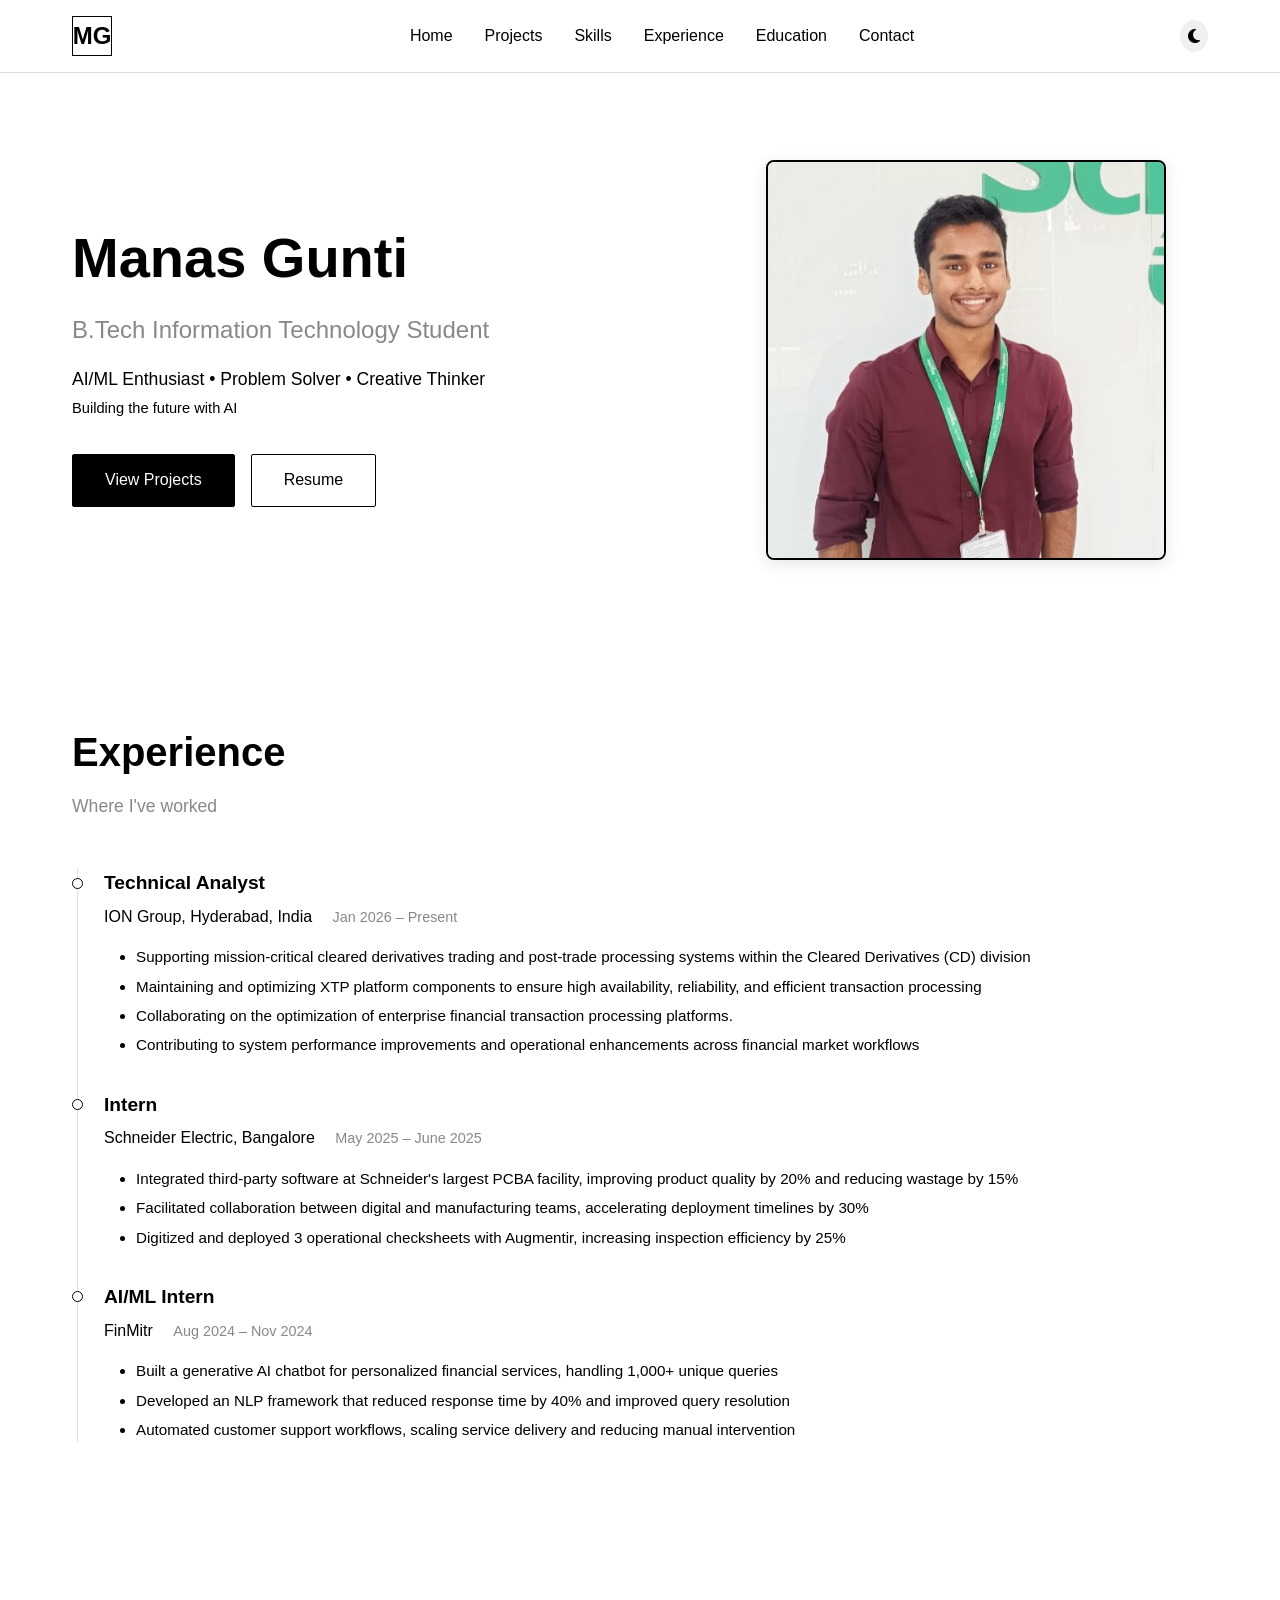
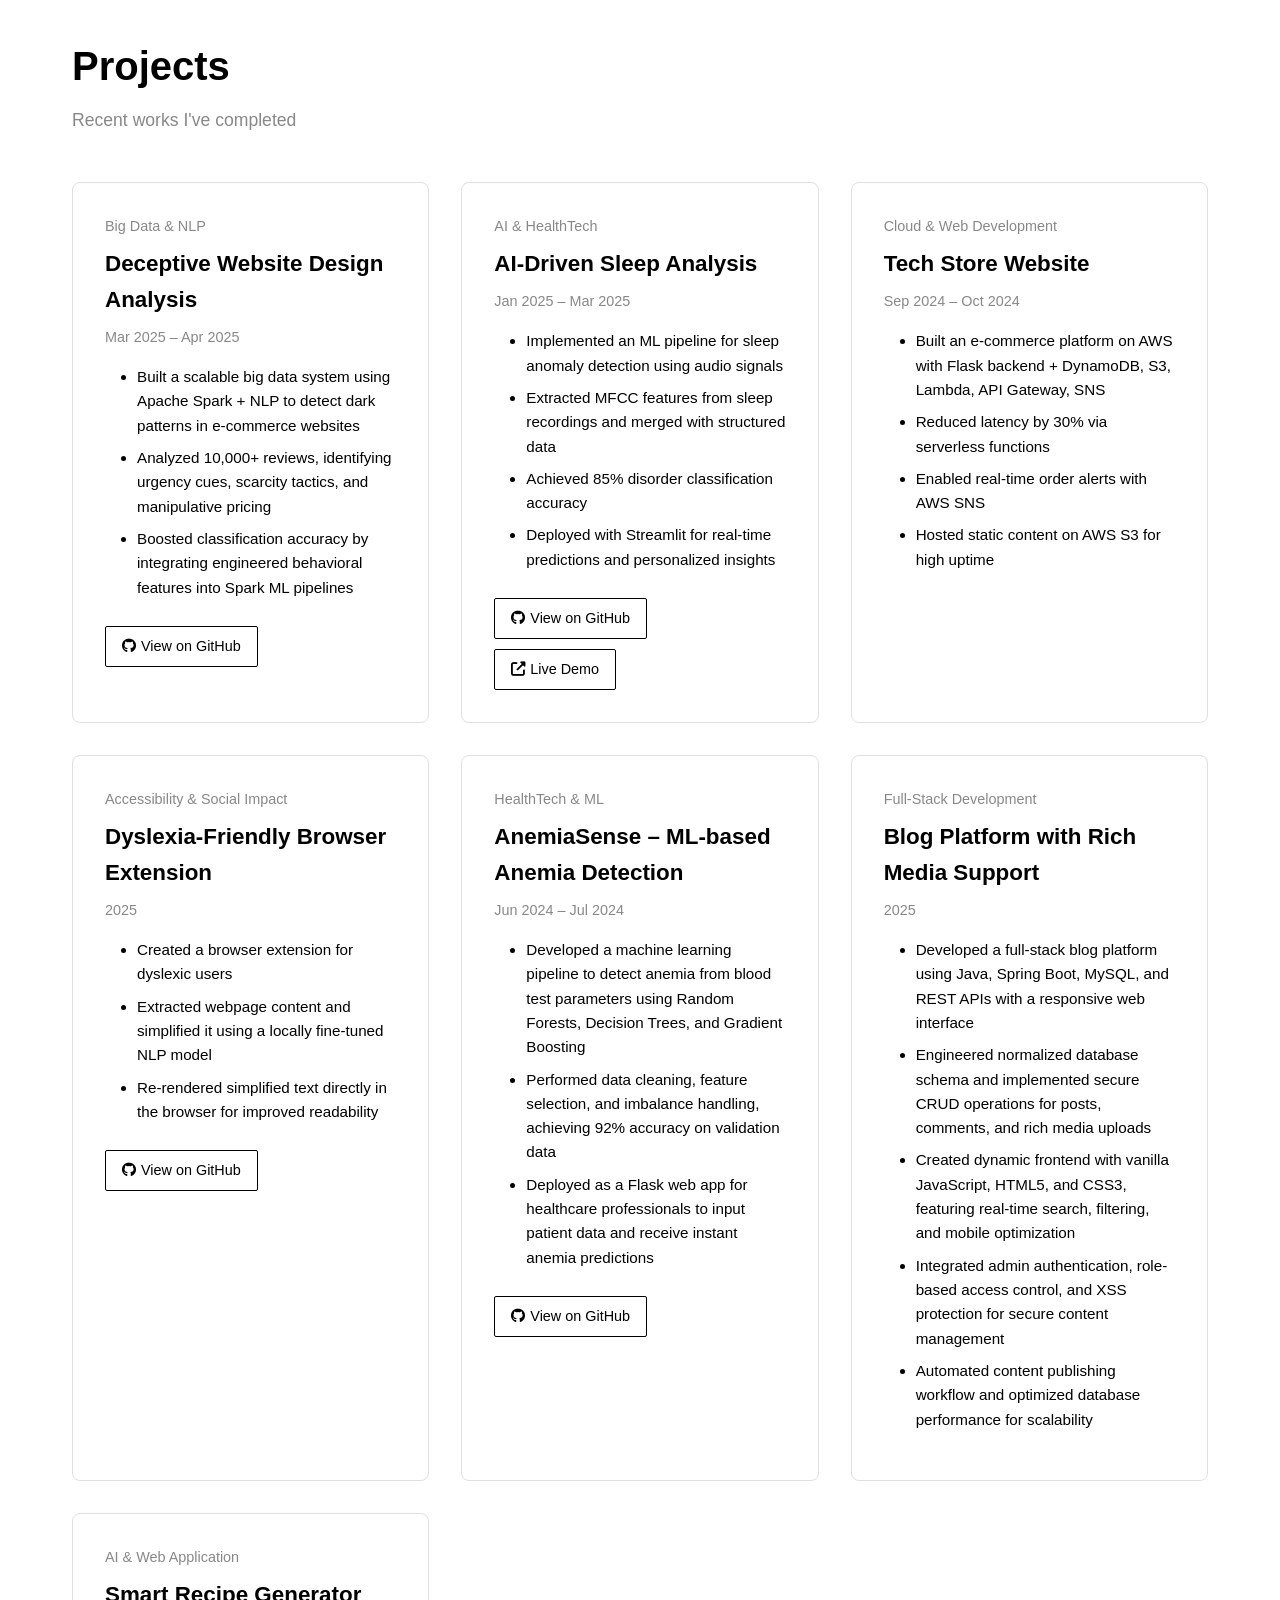
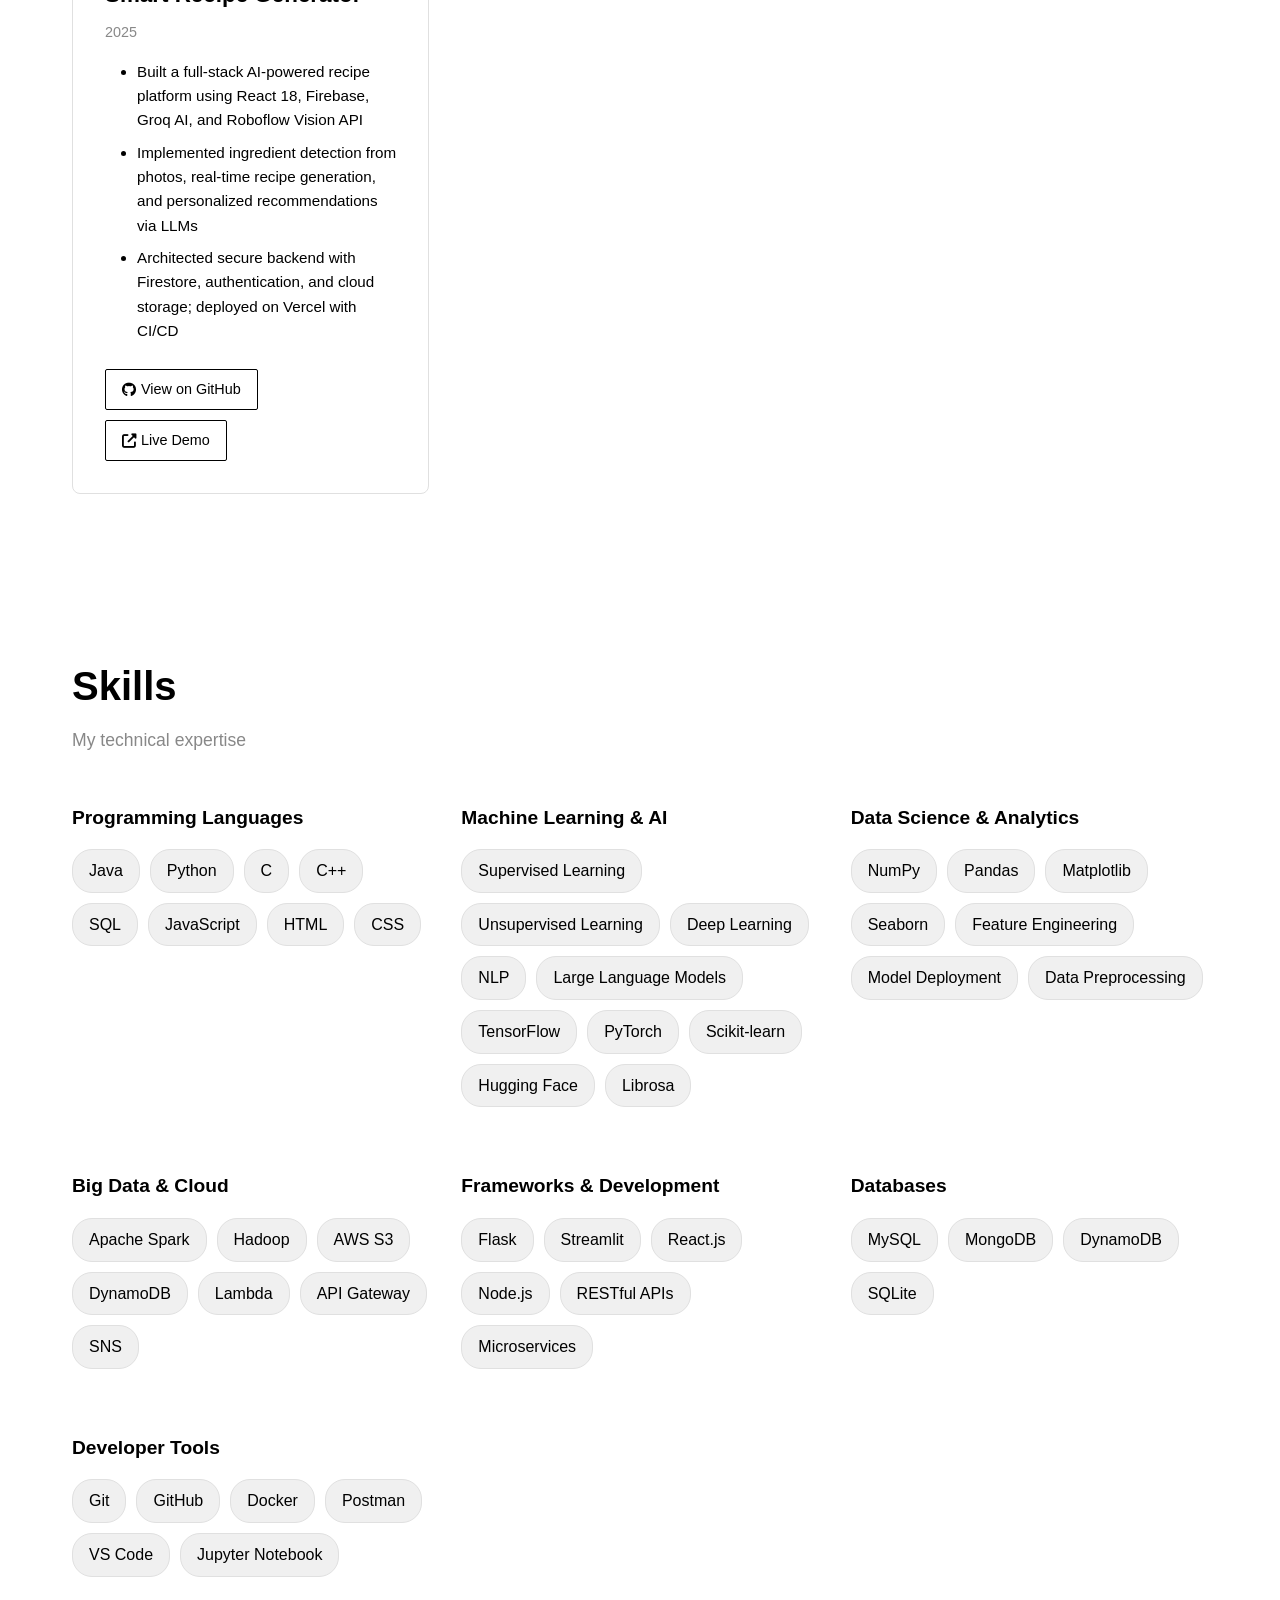
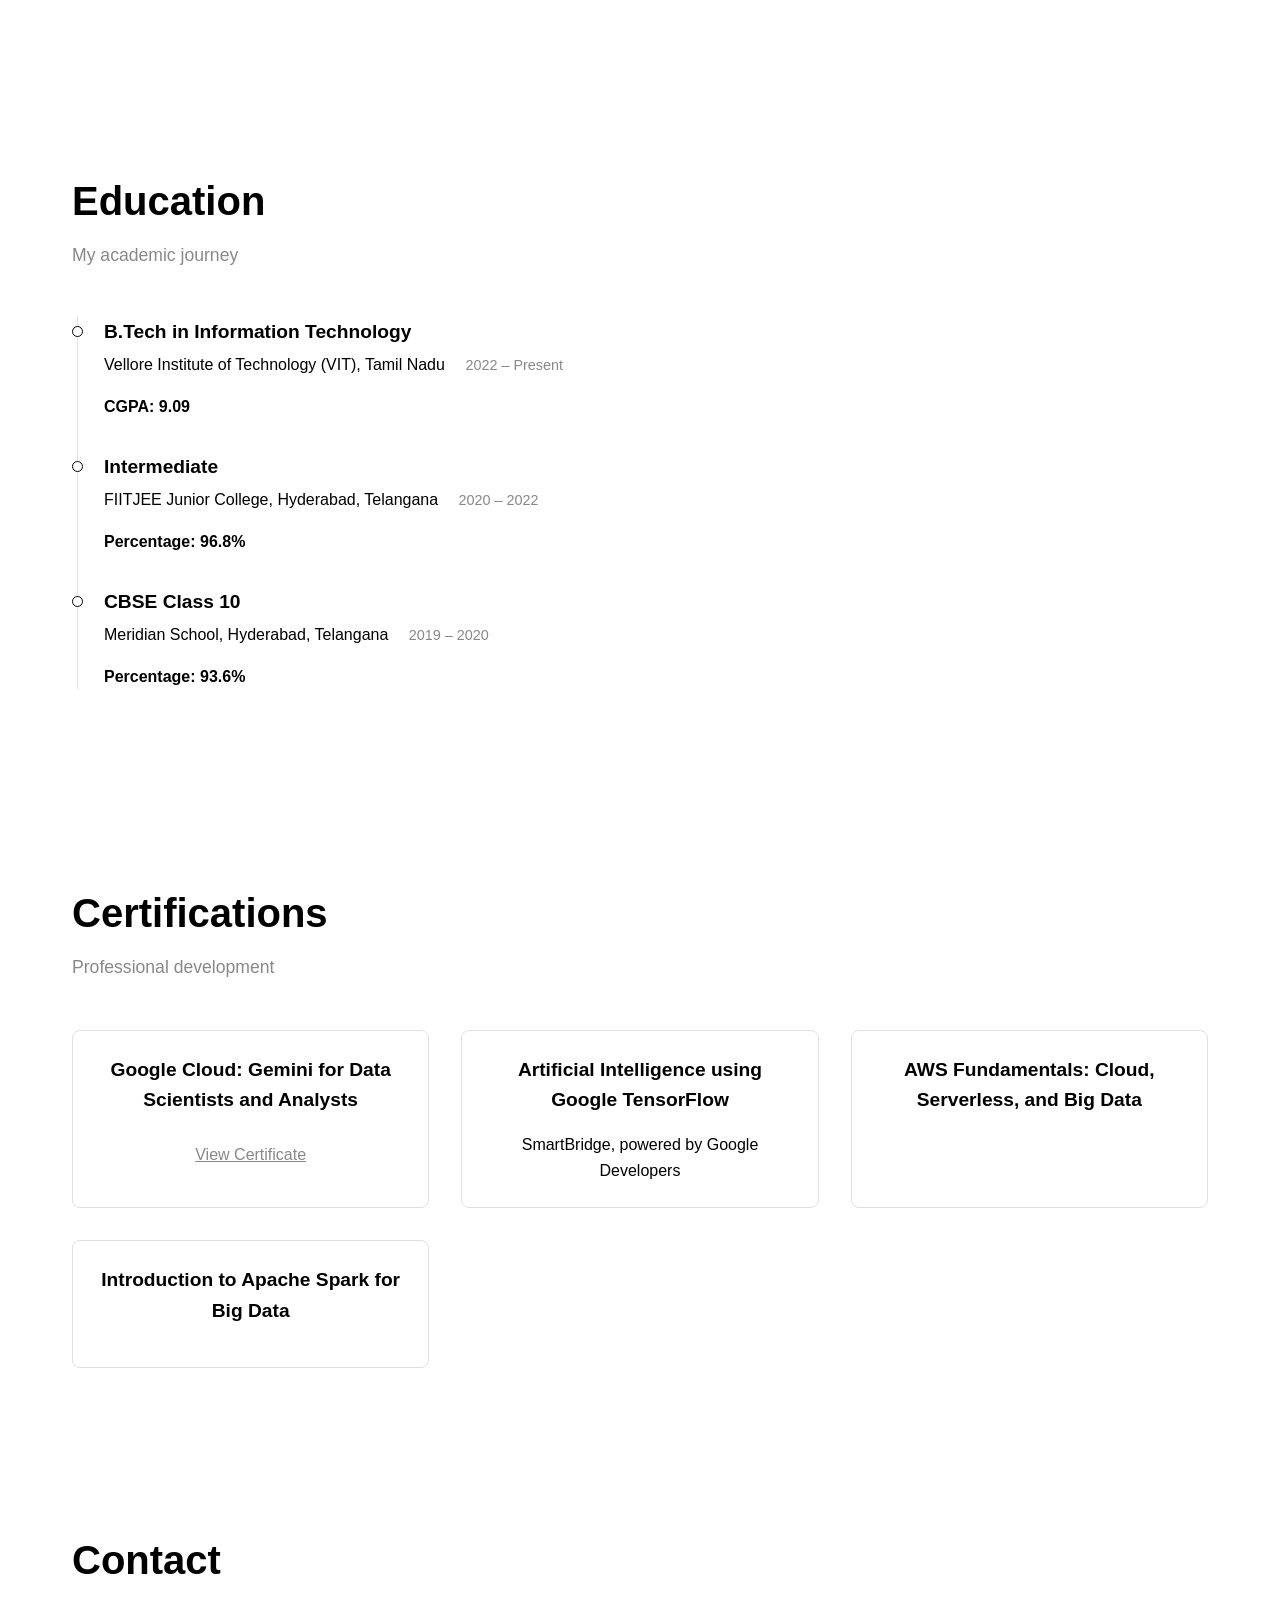
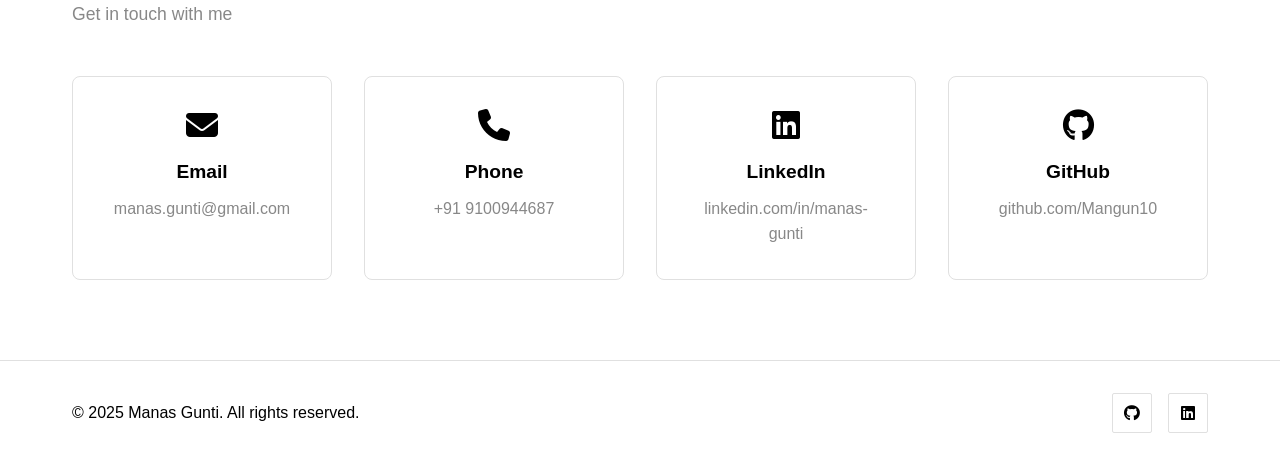
==== commit 635042ad: "Add experience section and update CGPA Added experience section with detailed job descriptions and t" ====
--- a/index.html
+++ b/index.html
@@ -53,7 +53,68 @@
             </div>
         </div>
     </section>
-
+<!-- Experience Section -->
+    <section id="experience" class="experience">
+        <div class="container">
+            <h2 class="section-title">Experience</h2>
+            <div class="section-subtitle">Where I've worked</div>
+            <div class="timeline">
+                 <div class="timeline-item">
+                    <div class="timeline-dot" style="left: 5px; top: 9.5px;"></div>
+                    <div class="timeline-content">
+                        <div class="timeline-header">
+                            <h3>Technical Analyst</h3>
+                            <span class="company">ION Group, Hyderabad, India</span>
+                            <span class="date">Jan 2026 – Present</span>
+                        </div>
+                        <div class="timeline-description">
+                            <ul>
+                                <li>Supporting mission-critical cleared derivatives trading and post-trade processing systems within the Cleared Derivatives (CD) division</li>
+                                <li>Maintaining and optimizing XTP platform components to ensure high availability, reliability, and efficient transaction processing</li>
+                                <li>Collaborating on the optimization of enterprise financial transaction processing platforms.</li>
+                                <li>Contributing to system performance improvements and operational enhancements across financial market workflows</li>
+                            </ul>
+                        </div>
+                    </div>
+                </div>
+                <div class="timeline-item">
+                    <div class="timeline-dot" style="left: 5px;top: 9.5px;"></div>
+                    <div class="timeline-content">
+                        <div class="timeline-header">
+                            <h3>Intern</h3>
+                            <span class="company">Schneider Electric, Bangalore</span>
+                            <span class="date">May 2025 – June 2025</span>
+                        </div>
+                        <div class="timeline-description">
+                            <ul>
+                                <li>Integrated third-party software at Schneider's largest PCBA facility, improving product quality by 20% and reducing wastage by 15%</li>
+                                <li>Facilitated collaboration between digital and manufacturing teams, accelerating deployment timelines by 30%</li>
+                                <li>Digitized and deployed 3 operational checksheets with Augmentir, increasing inspection efficiency by 25%</li>
+                            </ul>
+                        </div>
+                    </div>
+                </div>
+
+                <div class="timeline-item">
+                    <div class="timeline-dot" style="left: 5px;top: 9.5px;"></div>
+                    <div class="timeline-content">
+                        <div class="timeline-header">
+                            <h3>AI/ML Intern</h3>
+                            <span class="company">FinMitr</span>
+                            <span class="date">Aug 2024 – Nov 2024</span>
+                        </div>
+                        <div class="timeline-description">
+                            <ul>
+                                <li>Built a generative AI chatbot for personalized financial services, handling 1,000+ unique queries</li>
+                                <li>Developed an NLP framework that reduced response time by 40% and improved query resolution</li>
+                                <li>Automated customer support workflows, scaling service delivery and reducing manual intervention</li>
+                            </ul>
+                        </div>
+                    </div>
+                </div>
+            </div>
+        </div>
+    </section>
     <!-- Projects Section -->
     <section id="projects" class="projects">
         <div class="container">
@@ -326,68 +387,7 @@
         </div>
     </section>
 
-    <!-- Experience Section -->
-    <section id="experience" class="experience">
-        <div class="container">
-            <h2 class="section-title">Experience</h2>
-            <div class="section-subtitle">Where I've worked</div>
-            <div class="timeline">
-                 <div class="timeline-item">
-                    <div class="timeline-dot" style="left: 5px; top: 9.5px;"></div>
-                    <div class="timeline-content">
-                        <div class="timeline-header">
-                            <h3>Technical Analyst</h3>
-                            <span class="company">ION Group, Hyderabad, India</span>
-                            <span class="date">Jan 2026 – Present</span>
-                        </div>
-                        <div class="timeline-description">
-                            <ul>
-                                <li>Supporting mission-critical cleared derivatives trading and post-trade processing systems within the Cleared Derivatives (CD) division</li>
-                                <li>Maintaining and optimizing XTP platform components to ensure high availability, reliability, and efficient transaction processing</li>
-                                <li>Investigating and resolving complex production issues using internal monitoring and diagnostic frameworks</li>
-                                <li>Contributing to system performance improvements and operational enhancements across financial market workflows</li>
-                            </ul>
-                        </div>
-                    </div>
-                </div>
-                <div class="timeline-item">
-                    <div class="timeline-dot" style="left: 5px;top: 9.5px;"></div>
-                    <div class="timeline-content">
-                        <div class="timeline-header">
-                            <h3>Intern</h3>
-                            <span class="company">Schneider Electric, Bangalore</span>
-                            <span class="date">May 2025 – June 2025</span>
-                        </div>
-                        <div class="timeline-description">
-                            <ul>
-                                <li>Integrated third-party software at Schneider's largest PCBA facility, improving product quality by 20% and reducing wastage by 15%</li>
-                                <li>Facilitated collaboration between digital and manufacturing teams, accelerating deployment timelines by 30%</li>
-                                <li>Digitized and deployed 3 operational checksheets with Augmentir, increasing inspection efficiency by 25%</li>
-                            </ul>
-                        </div>
-                    </div>
-                </div>
-
-                <div class="timeline-item">
-                    <div class="timeline-dot" style="left: 5px;top: 9.5px;"></div>
-                    <div class="timeline-content">
-                        <div class="timeline-header">
-                            <h3>AI/ML Intern</h3>
-                            <span class="company">FinMitr</span>
-                            <span class="date">Aug 2024 – Nov 2024</span>
-                        </div>
-                        <div class="timeline-description">
-                            <ul>
-                                <li>Built a generative AI chatbot for personalized financial services, handling 1,000+ unique queries</li>
-                                <li>Developed an NLP framework that reduced response time by 40% and improved query resolution</li>
-                                <li>Automated customer support workflows, scaling service delivery and reducing manual intervention</li>
-                            </ul>
-                        </div>
-                    </div>
-                </div>
-            </div>
-        </div>
-    </section>
+    
 
     <!-- Education Section -->
     <section id="education" class="education">
@@ -405,7 +405,7 @@
                             <span class="date">2022 – Present</span>
                         </div>
                         <div class="timeline-description">
-                            <p><strong>CGPA: 9.08</strong></p>
+                            <p><strong>CGPA: 9.09</strong></p>
                         </div>
                     </div>
                 </div>
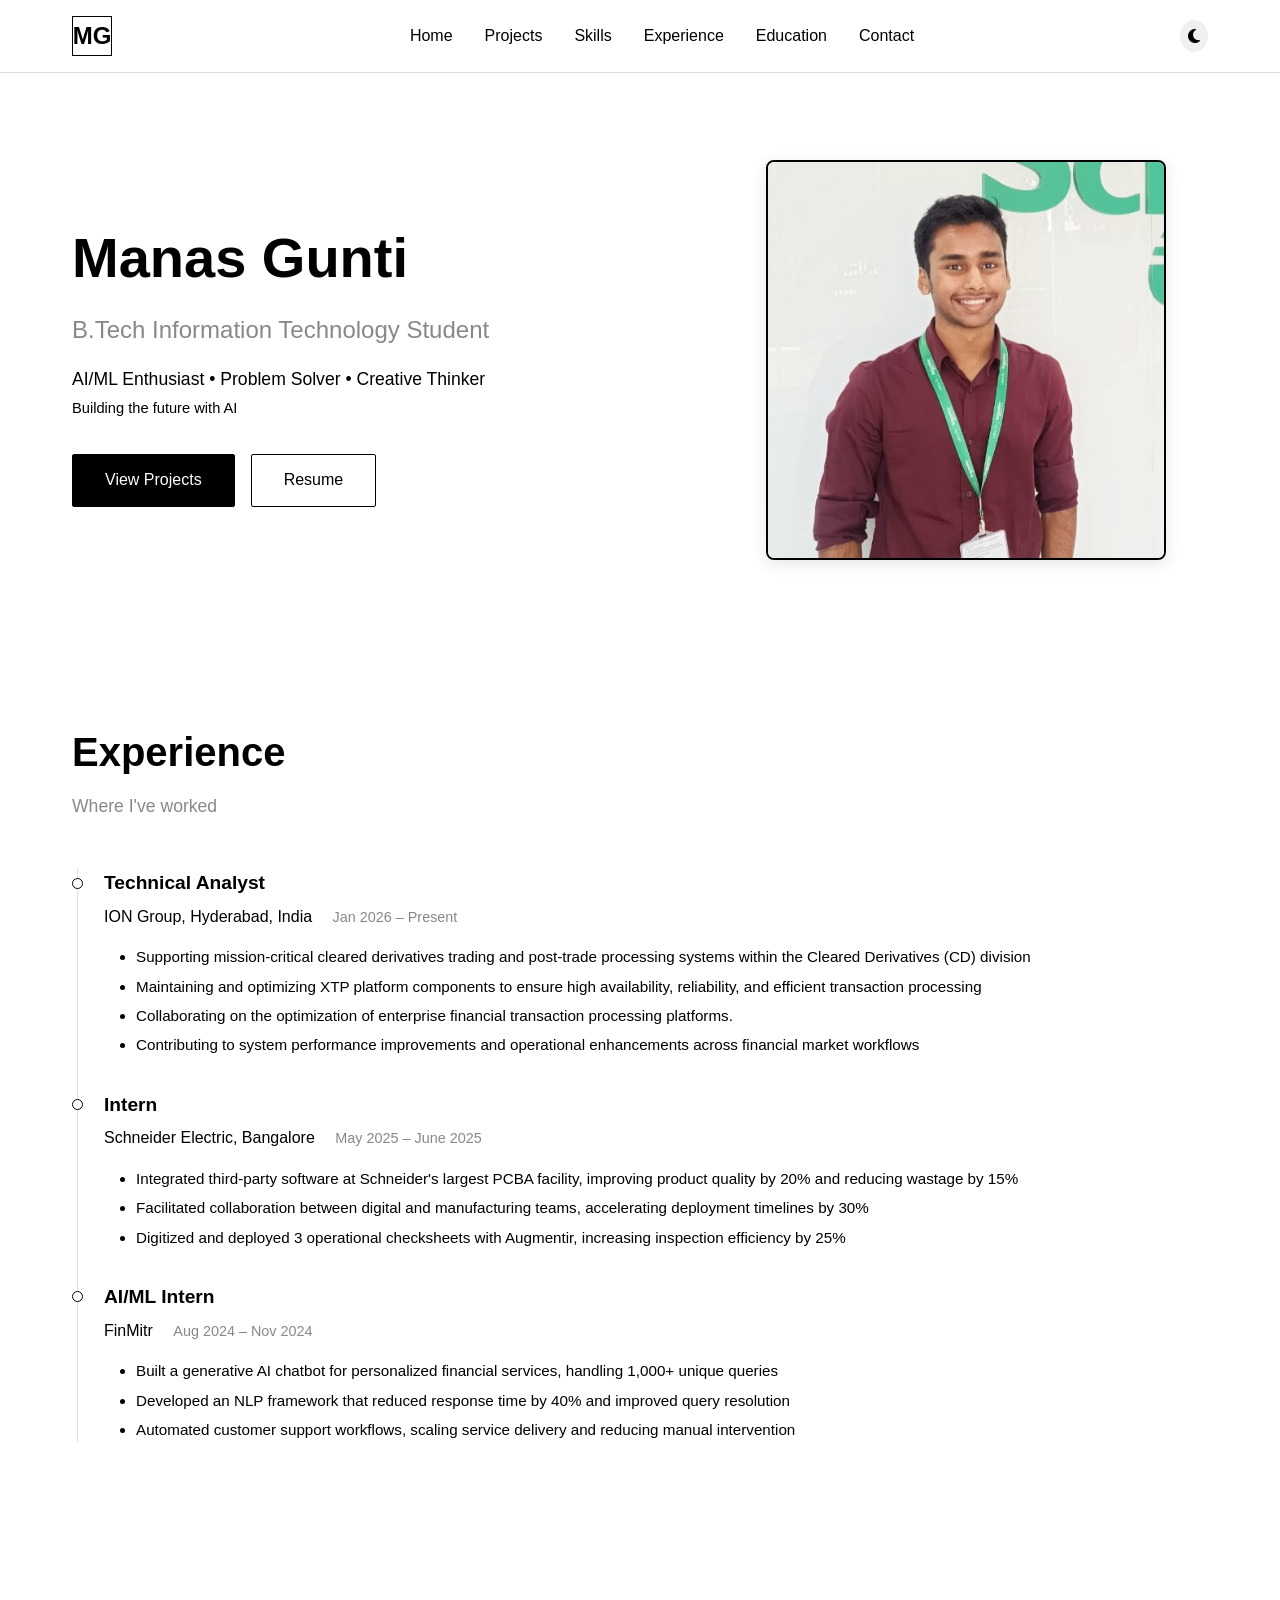
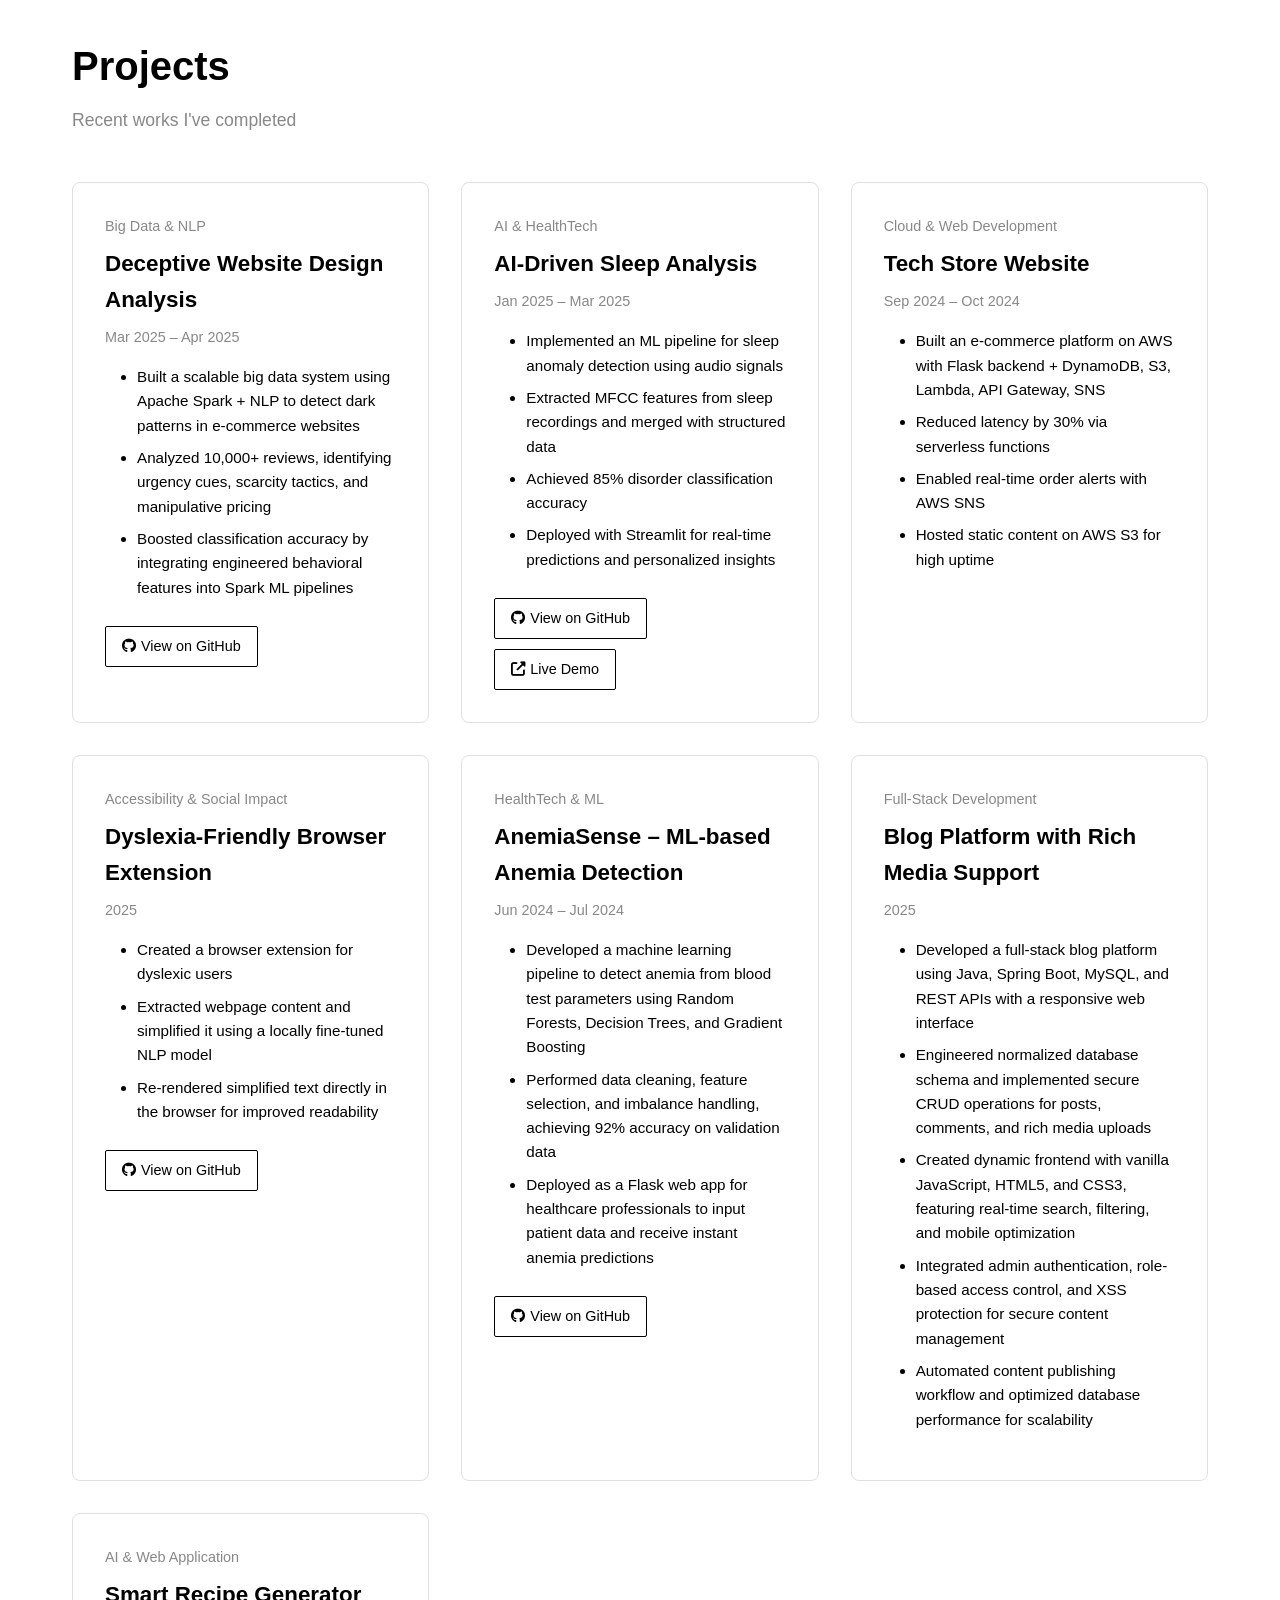
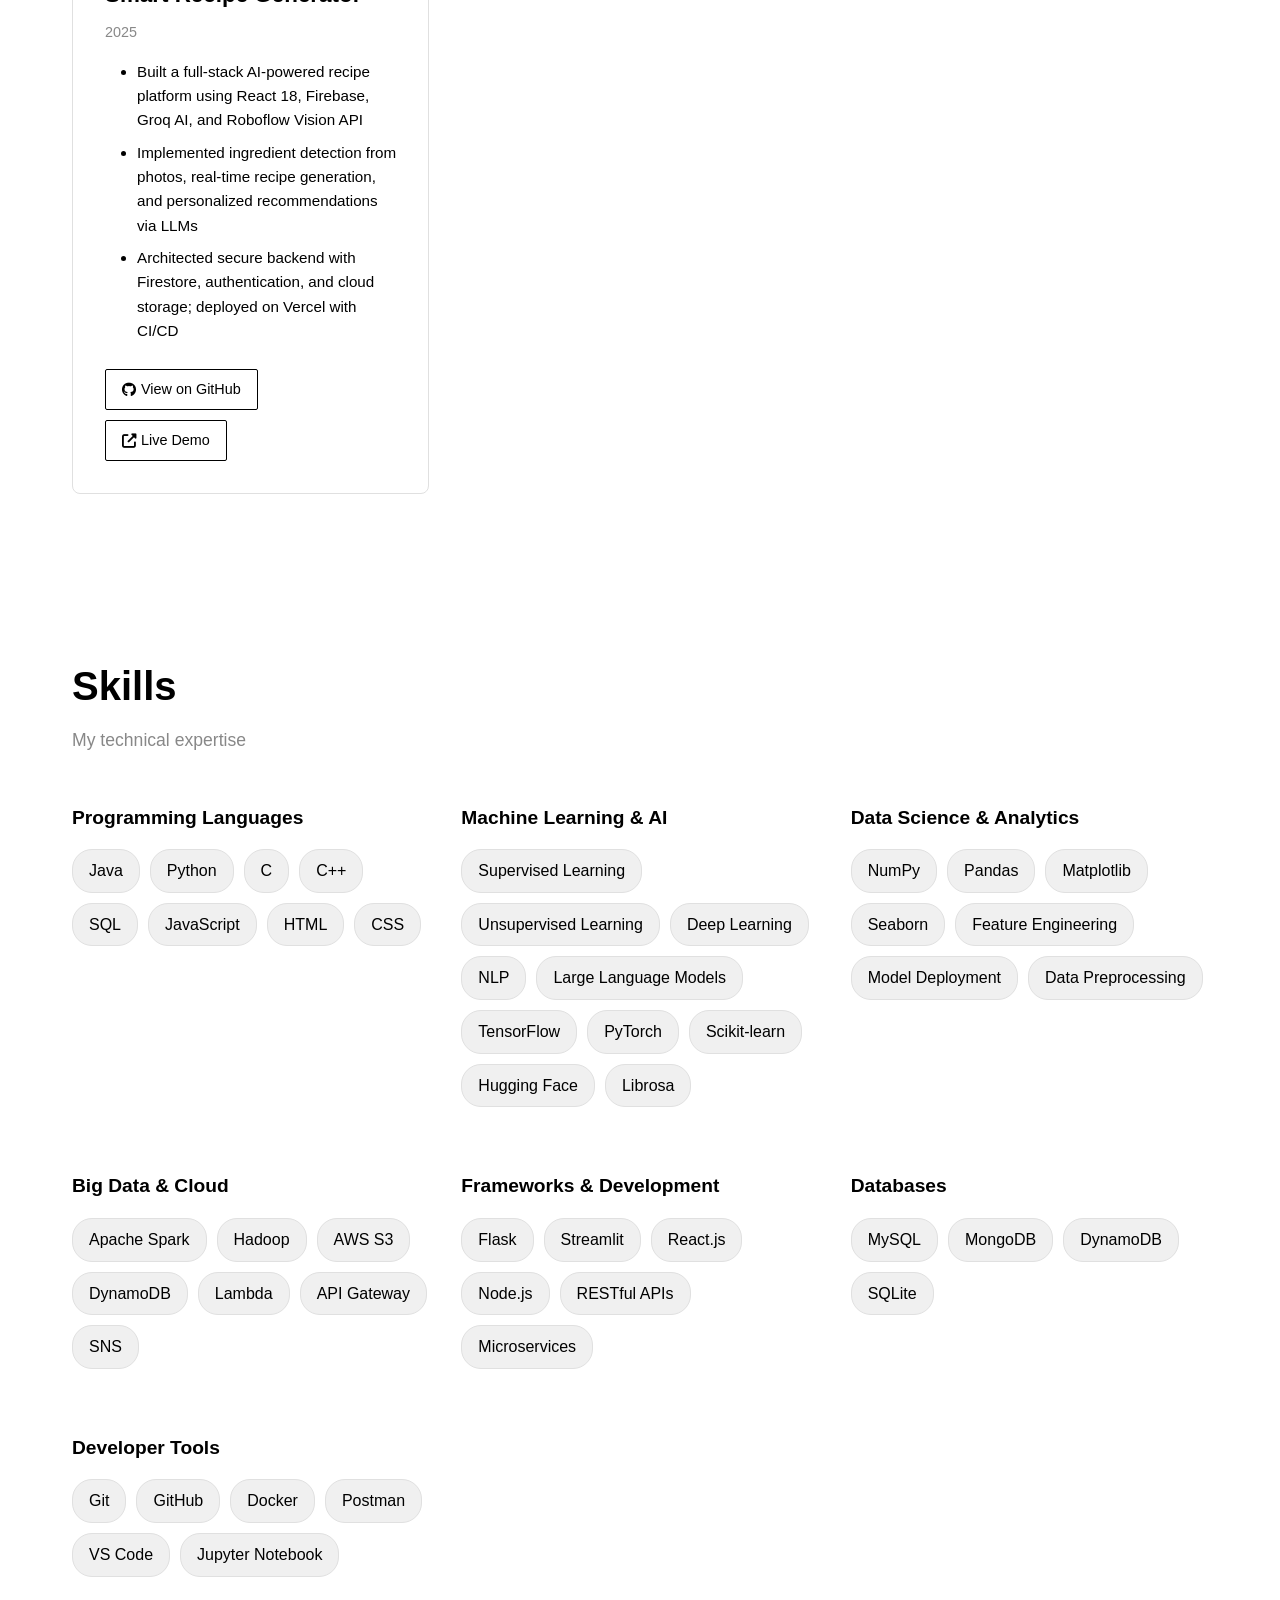
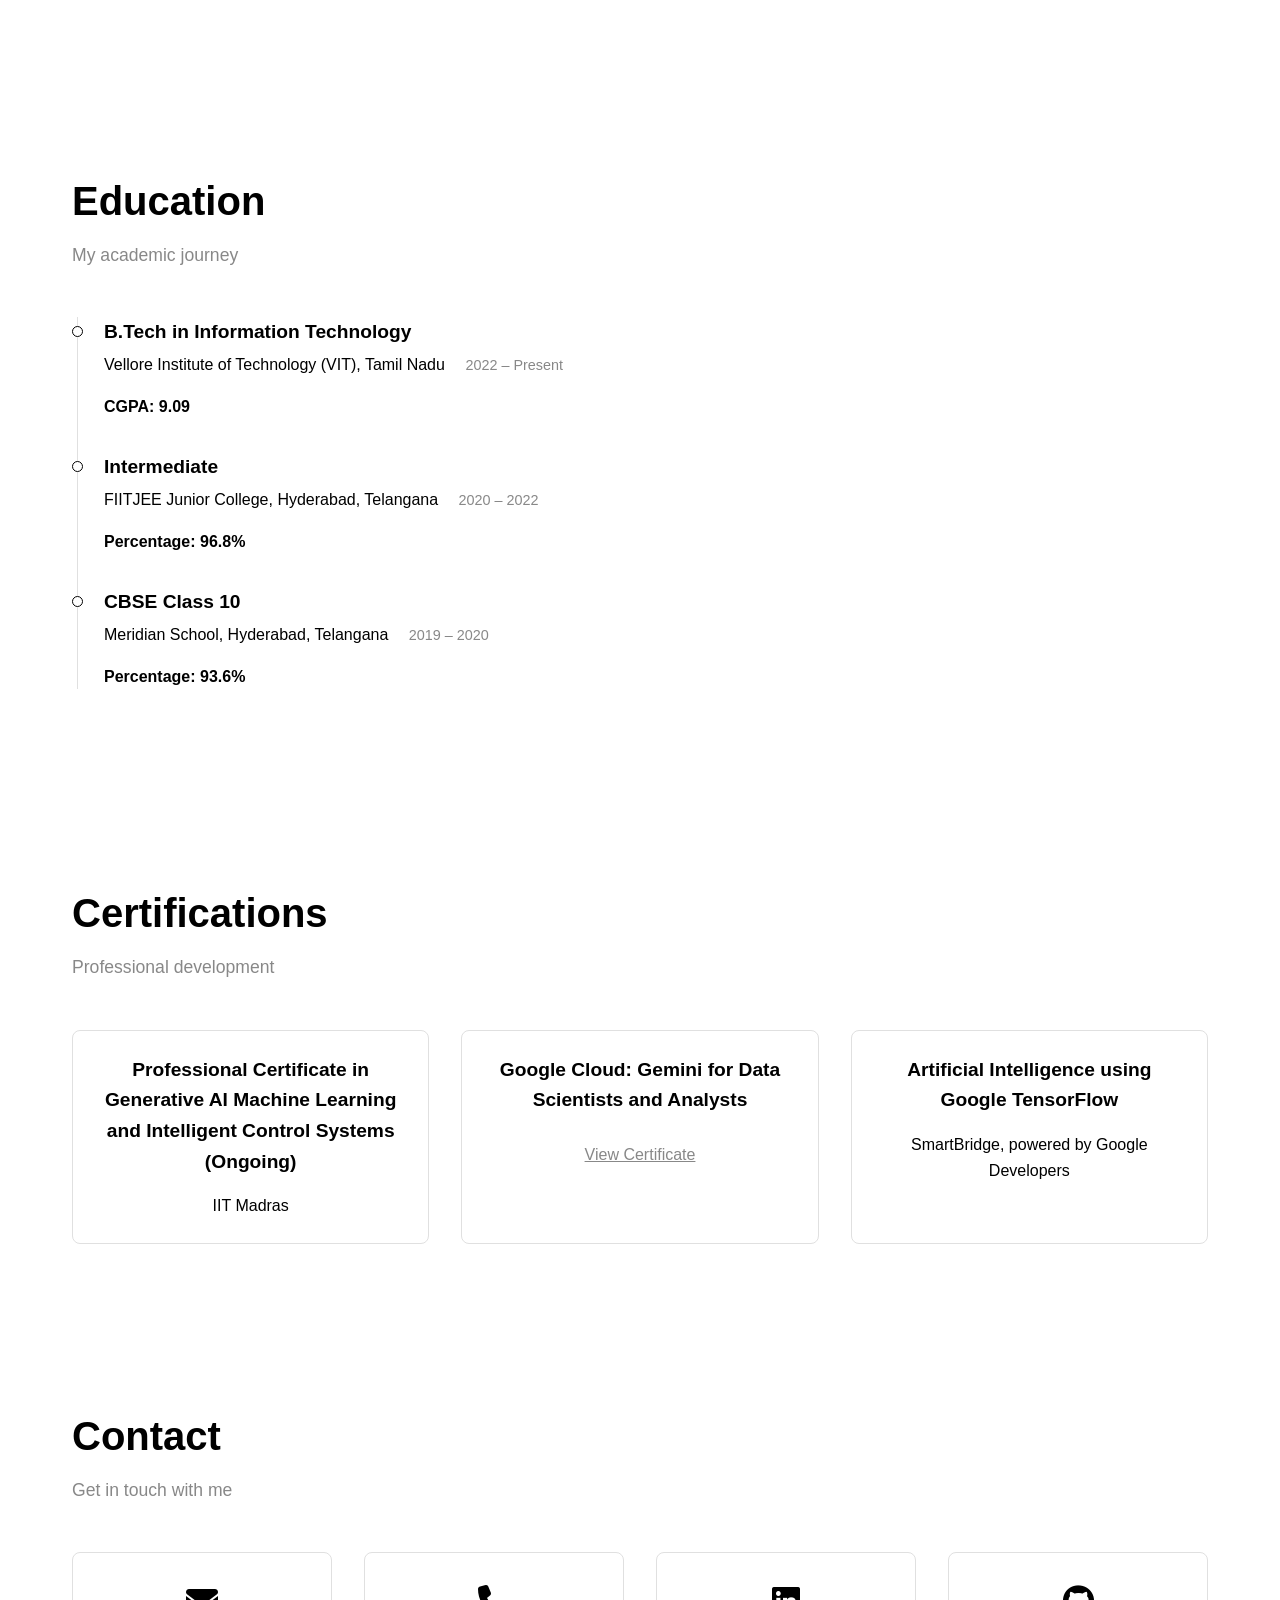
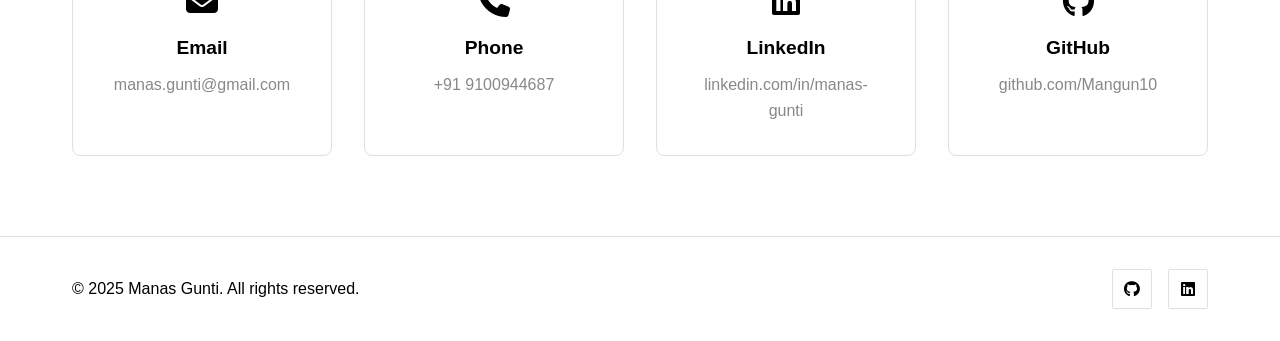
==== commit ec086361: "Remove certifications from professional development section Removed AWS and Apache Spark certificati" ====
--- a/index.html
+++ b/index.html
@@ -449,18 +449,16 @@
 
             <div class="certifications-grid">
                 <div class="certification-item">
+                    <h3>Professional Certificate in Generative AI Machine Learning and Intelligent Control Systems (Ongoing)</h3>
+                    <p>IIT Madras</p>
+                </div>
+                <div class="certification-item">
                     <h3>Google Cloud: Gemini for Data Scientists and Analysts</h3>
                     <a href="https://www.cloudskillsboost.google/public_profiles/c2d871e6-80b2-444b-b032-2cf46974b60a/badges/9809733" target="_blank" class="cert-link">View Certificate</a>
                 </div>
                 <div class="certification-item">
                     <h3>Artificial Intelligence using Google TensorFlow</h3>
                     <p>SmartBridge, powered by Google Developers</p>
-                </div>
-                <div class="certification-item">
-                    <h3>AWS Fundamentals: Cloud, Serverless, and Big Data</h3>
-                </div>
-                <div class="certification-item">
-                    <h3>Introduction to Apache Spark for Big Data</h3>
                 </div>
             </div>
         </div>
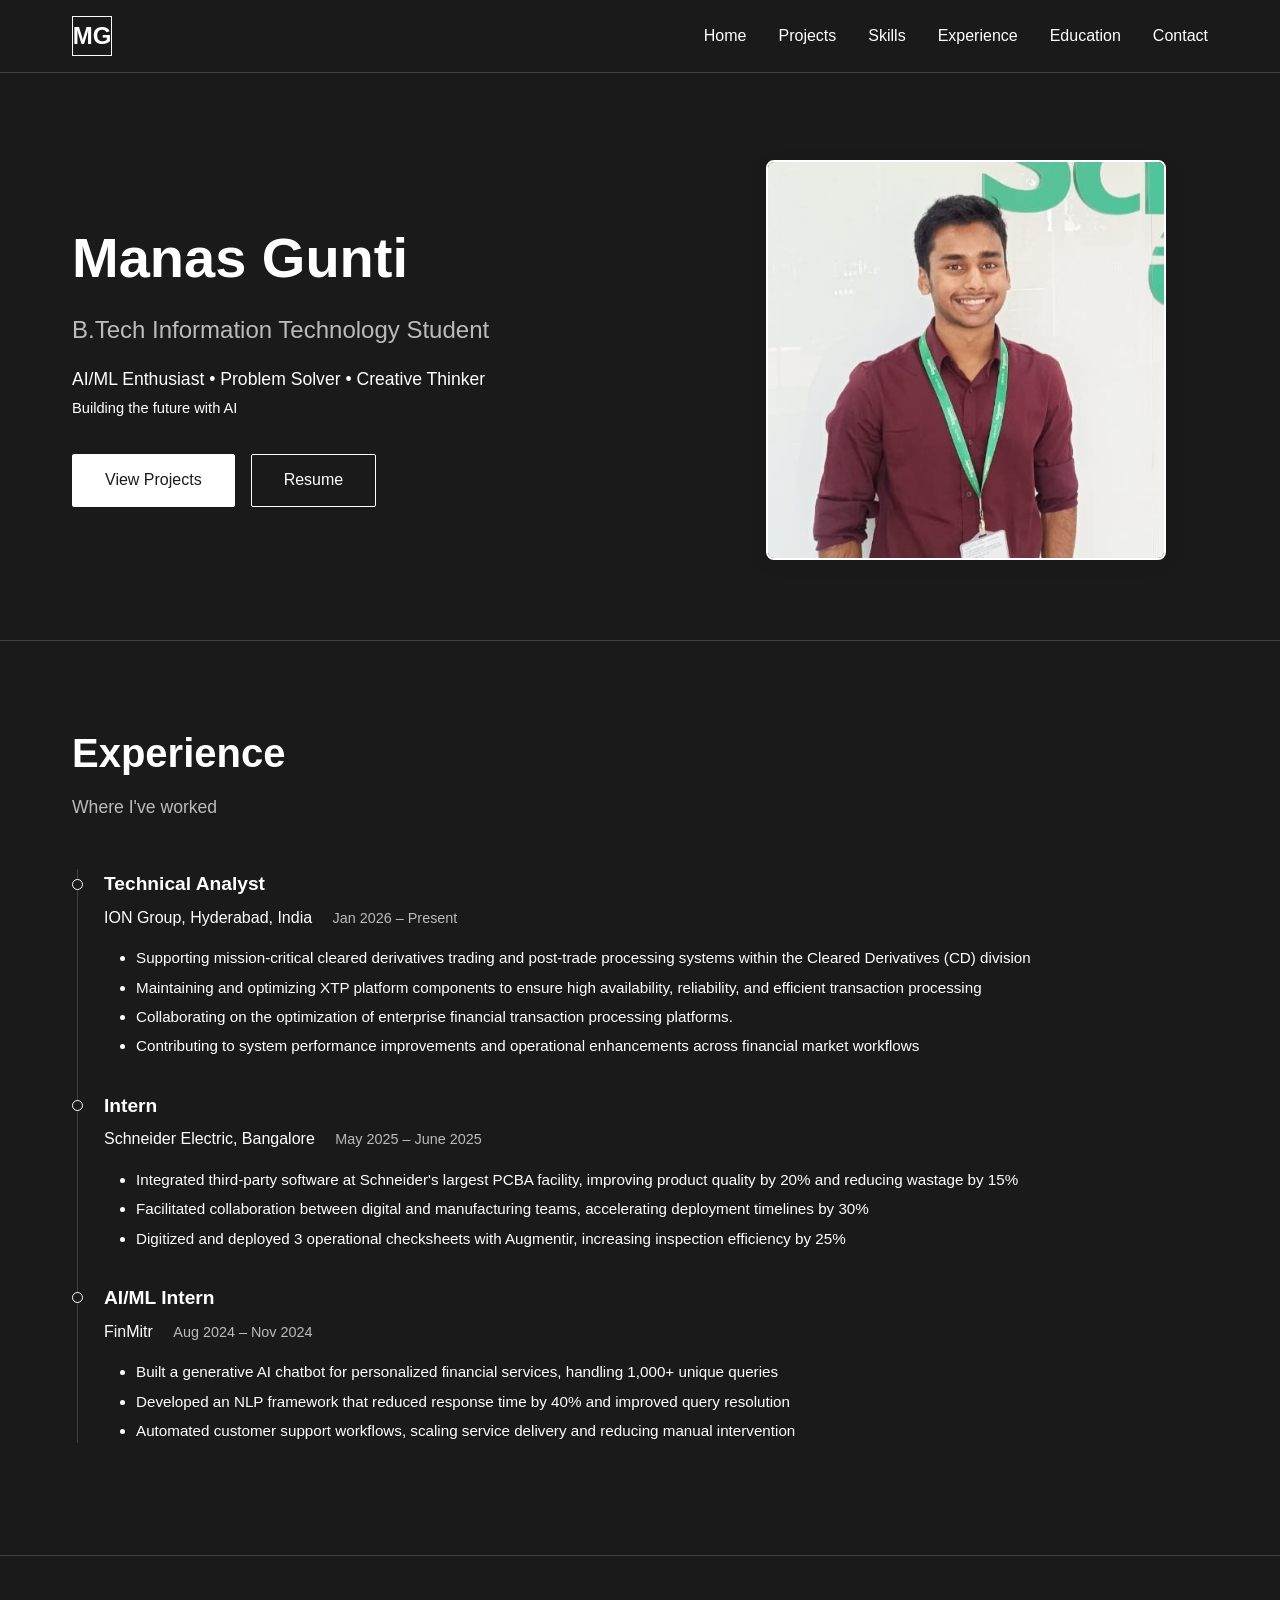
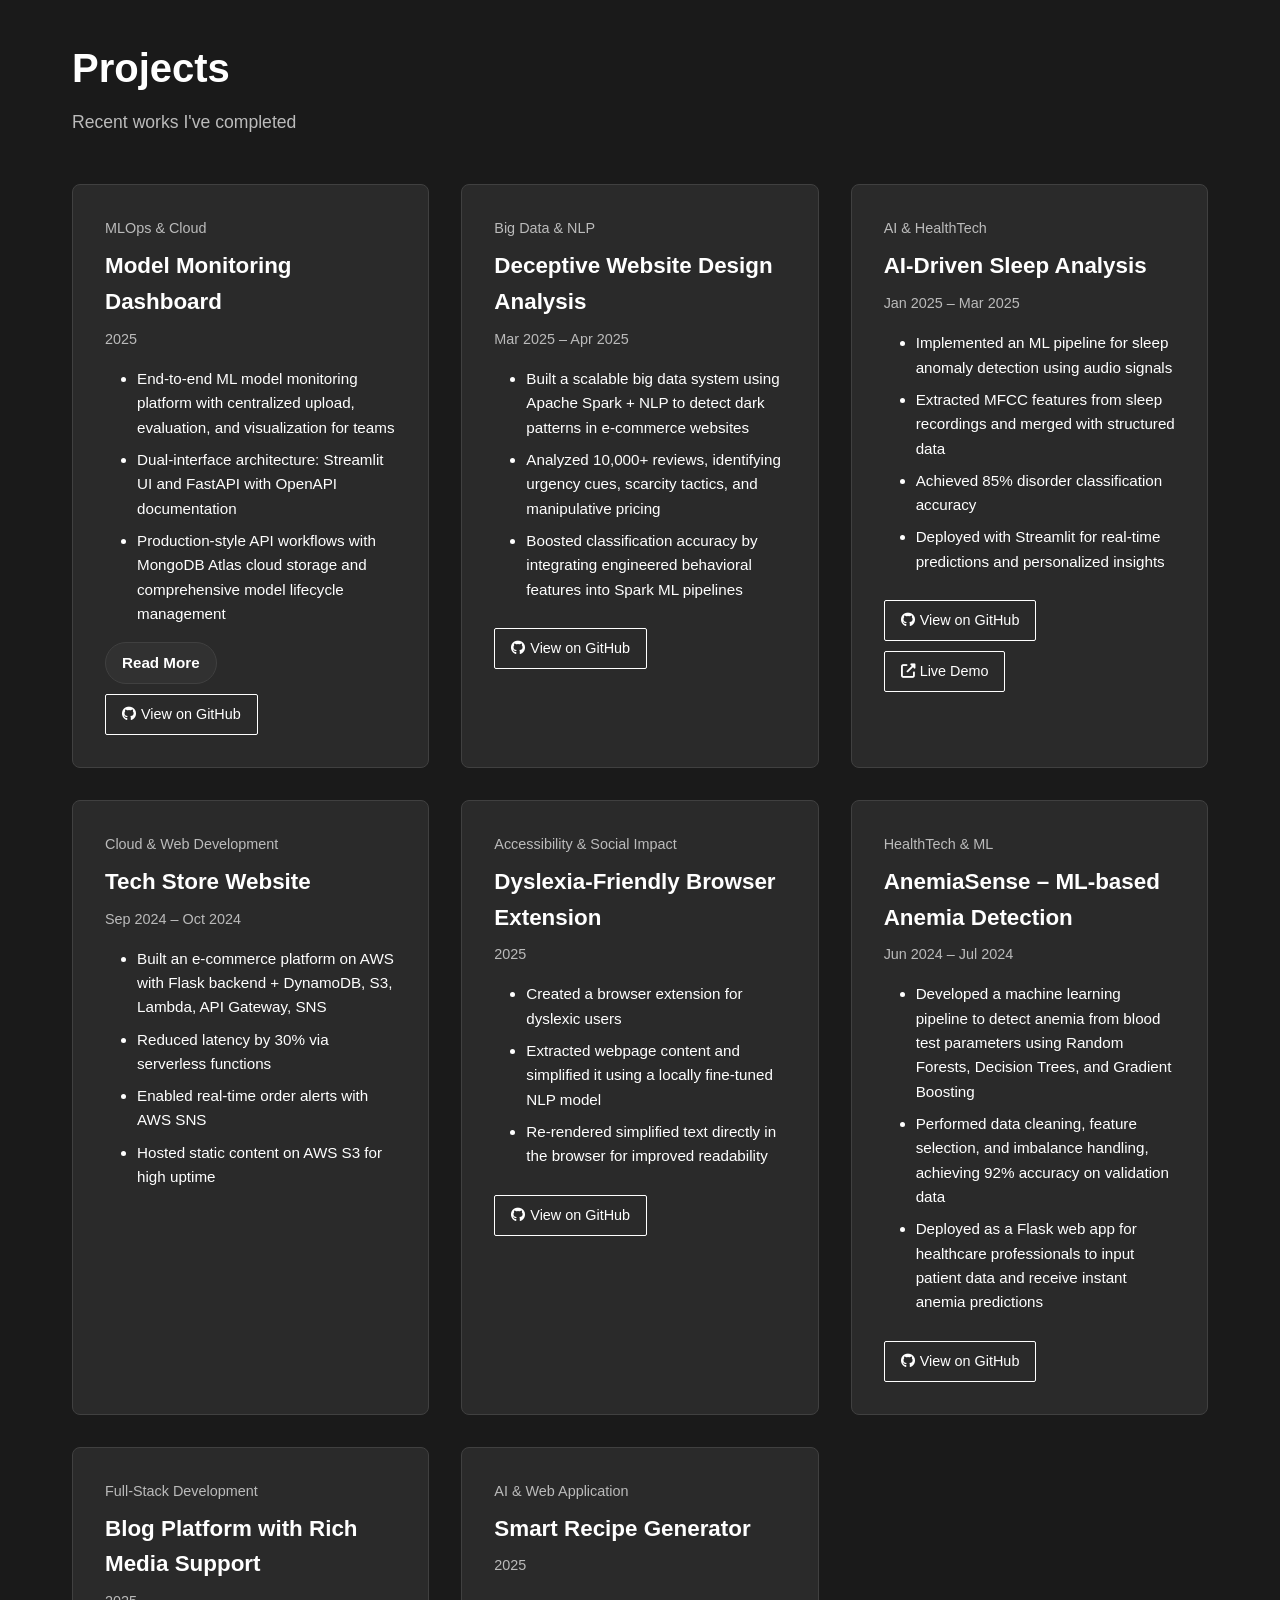
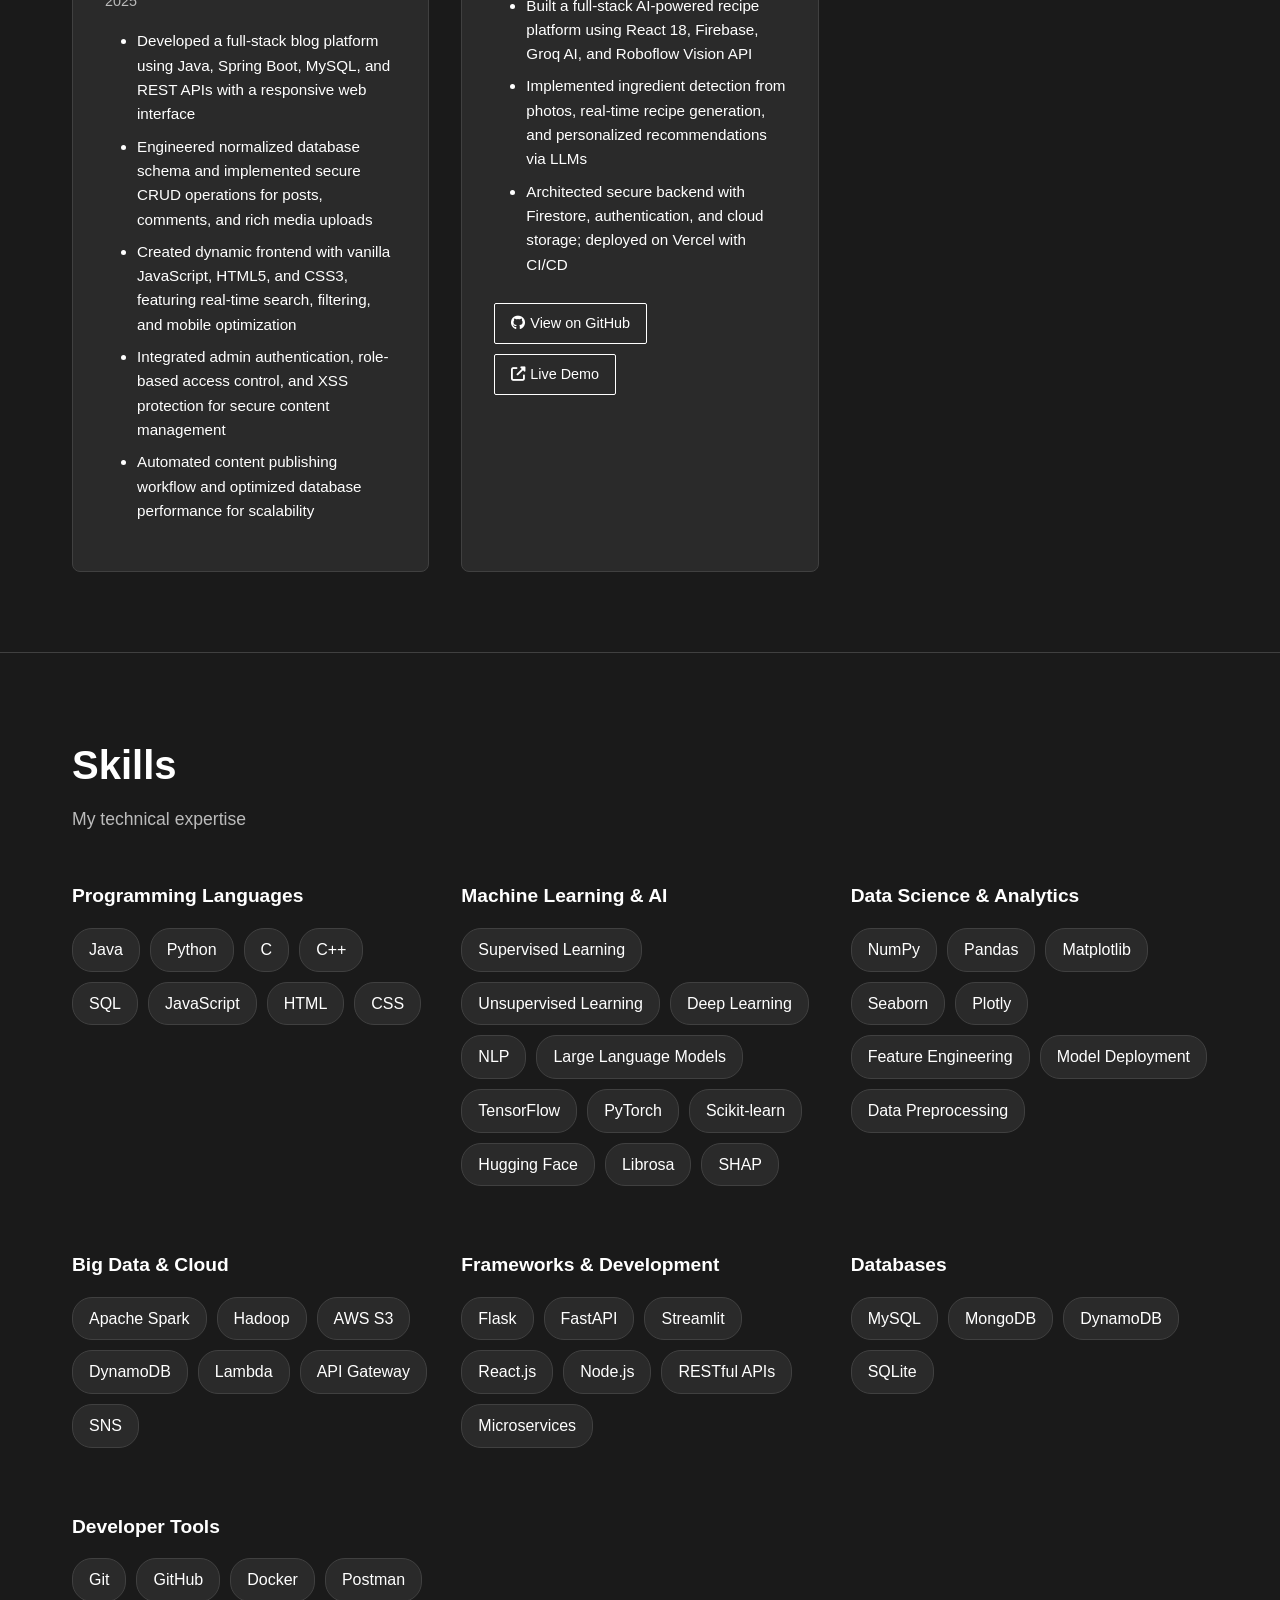
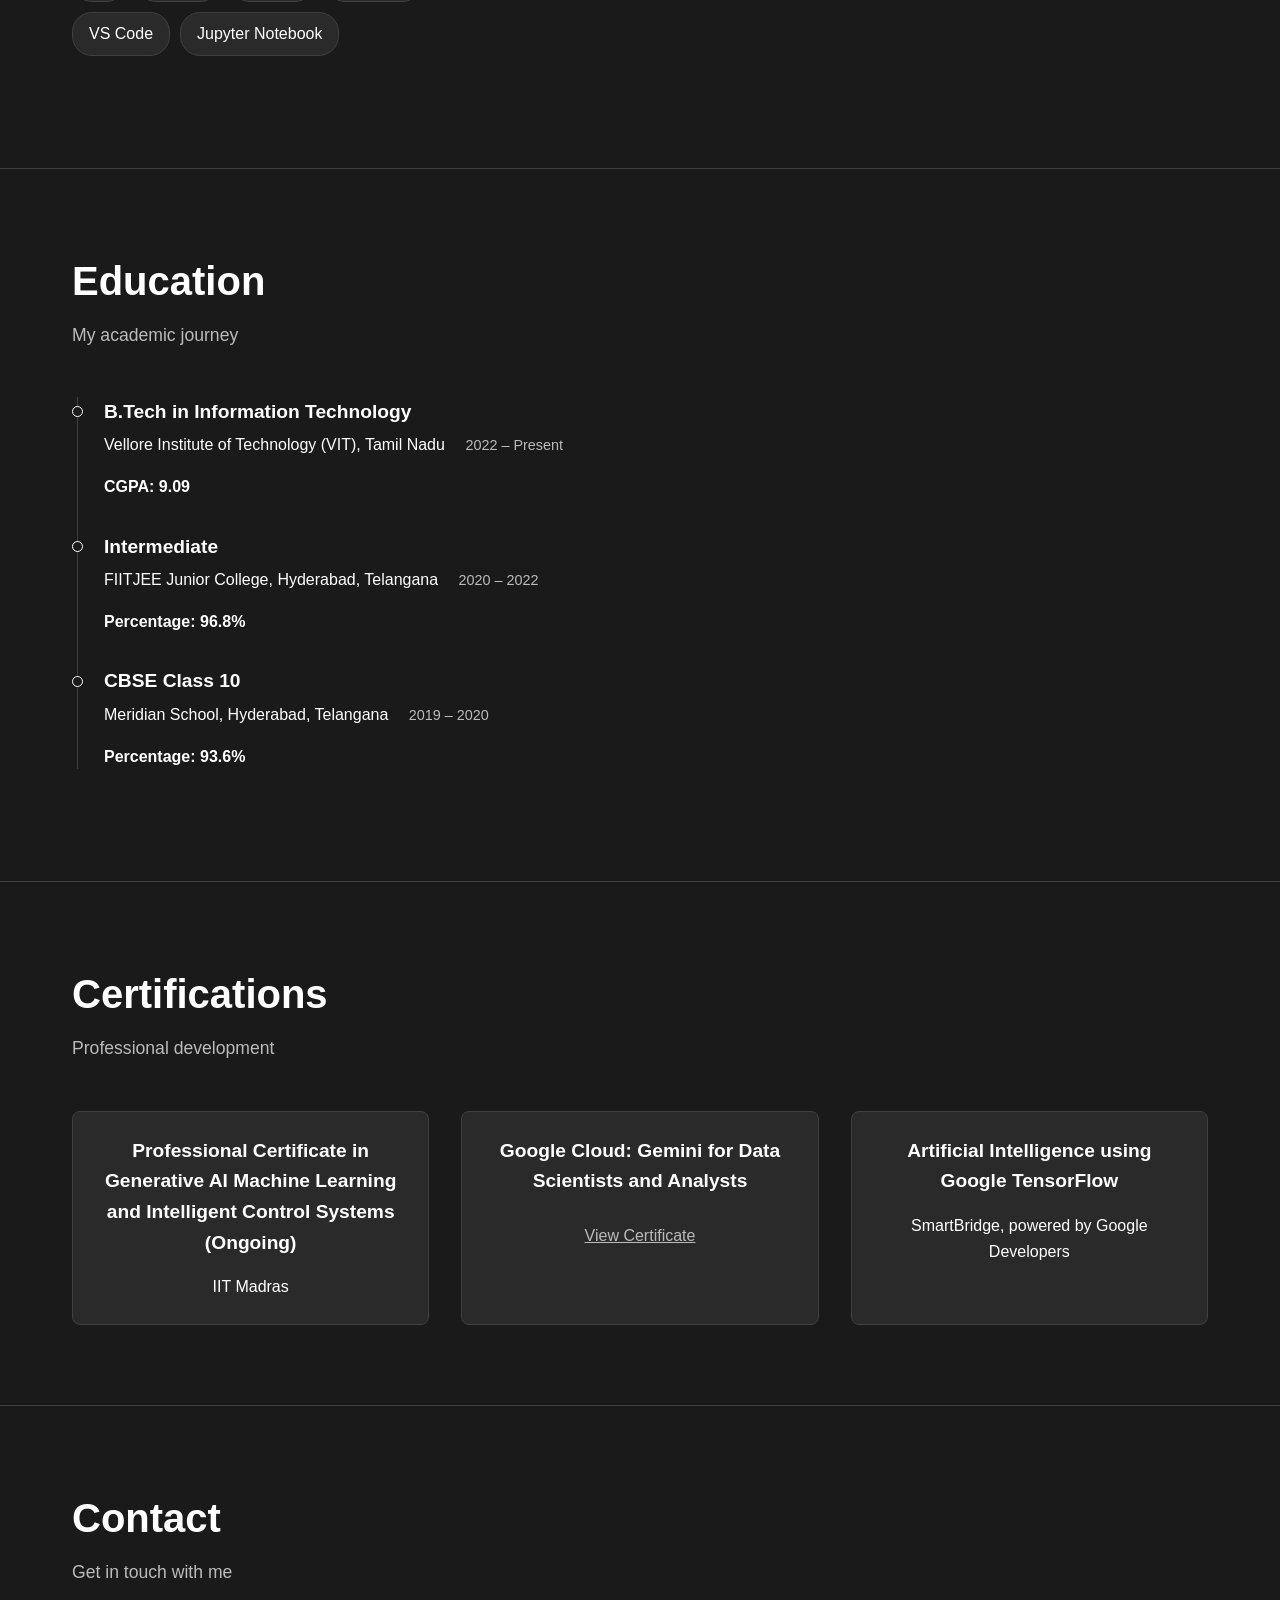
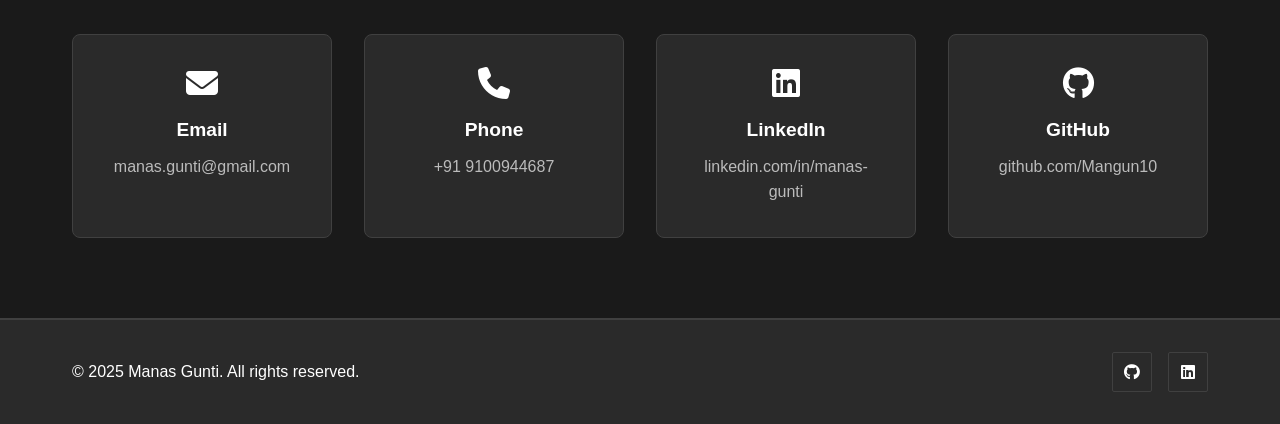
==== commit 20a22fff: "added new project" ====
--- a/index.html
+++ b/index.html
@@ -24,10 +24,6 @@
                     <li><a href="#contact" class="nav-link">Contact</a></li>
                 </ul>
             </nav>
-            <!-- Dark Mode Toggle -->
-            <div class="theme-toggle">
-                <i class="fas fa-moon" id="theme-icon"></i>
-            </div>
             <div class="menu-toggle">
                 <i class="fas fa-bars"></i>
             </div>
@@ -48,7 +44,7 @@
                     </div>
                 </div>
                 <div class="hero-image">
-                    <img src="profile-image.jpg" alt="Manas Gunti" style="width:400px; height:400px; border-radius: 2%; object-fit:cover;  box-shadow:0 4px 16px rgba(0,0,0,0.10); border:2px solid #000;">
+                    <img src="profile-image.jpg" alt="Manas Gunti" style="width:400px; height:400px; border-radius: 2%; object-fit:cover;  box-shadow:0 4px 16px rgba(0,0,0,0.10); border:2px solid #fff;">
                 </div>
             </div>
         </div>
@@ -122,7 +118,39 @@
             <div class="section-subtitle">Recent works I've completed</div>
             
             <div class="projects-grid">
-                <!-- Project 1 -->
+                <!-- Project 1: Model Monitoring Dashboard -->
+                <div class="project-card">
+                    <div class="project-category">MLOps & Cloud</div>
+                    <h3>Model Monitoring Dashboard</h3>
+                    <p class="project-date">2025</p>
+                    <div class="project-description">
+                        <ul>
+                            <li>End-to-end ML model monitoring platform with centralized upload, evaluation, and visualization for teams</li>
+                            <li>Dual-interface architecture: Streamlit UI and FastAPI with OpenAPI documentation</li>
+                            <li>Production-style API workflows with MongoDB Atlas cloud storage and comprehensive model lifecycle management</li>
+                        </ul>
+                        <div id="mmd-details" class="project-details-hidden">
+                            <ul>
+                                <li>Rich evaluation coverage: classification (accuracy, precision, recall, F1, confusion matrix) and regression (R², RMSE, MAE, MAPE)</li>
+                                <li>Model observability: latency, throughput, error rate tracking with visual reporting</li>
+                                <li>Advanced data drift detection using KS test, Mann-Whitney, and chi-square analysis</li>
+                                <li>SHAP-based explainability with feature importance analysis and interpretation dashboards</li>
+                                <li>Schema-aware synthetic data tooling with drift simulation and correlated data generation</li>
+                                <li>Reusable MLOps template with API client, CI/CD workflows, and integration validation</li>
+                            </ul>
+                        </div>
+                    </div>
+                    <div class="project-actions">
+                        <button class="btn-read-more" onclick="toggleProjectDetails('mmd-details', this)">Read More</button>
+                    </div>
+                    <div class="project-links">
+                        <a href="https://github.com/Mangun10/model-monitoring-dashboard" class="btn-small" target="_blank">
+                            <i class="fab fa-github"></i> View on GitHub
+                        </a>
+                    </div>
+                </div>
+
+                <!-- Project 2 -->
                 <div class="project-card">
                     <div class="project-category">Big Data & NLP</div>
                     <h3>Deceptive Website Design Analysis</h3>
@@ -321,6 +349,7 @@
                         <span class="skill-tag">Scikit-learn</span>
                         <span class="skill-tag">Hugging Face</span>
                         <span class="skill-tag">Librosa</span>
+                        <span class="skill-tag">SHAP</span>
                     </div>
                 </div>
 
@@ -331,6 +360,7 @@
                         <span class="skill-tag">Pandas</span>
                         <span class="skill-tag">Matplotlib</span>
                         <span class="skill-tag">Seaborn</span>
+                        <span class="skill-tag">Plotly</span>
                         <span class="skill-tag">Feature Engineering</span>
                         <span class="skill-tag">Model Deployment</span>
                         <span class="skill-tag">Data Preprocessing</span>
@@ -354,6 +384,7 @@
                     <h3>Frameworks & Development</h3>
                     <div class="skill-tags">
                         <span class="skill-tag">Flask</span>
+                        <span class="skill-tag">FastAPI</span>
                         <span class="skill-tag">Streamlit</span>
                         <span class="skill-tag">React.js</span>
                         <span class="skill-tag">Node.js</span>
--- a/style.css
+++ b/style.css
@@ -1,30 +1,5 @@
 /* Base Styles */
 :root {
-    --primary-color: #000000;
-    --secondary-color: #ffffff;
-    --accent-color: #555555;
-    --light-gray: #f0f0f0;
-    --dark-gray: #333333;
-    --medium-gray: #888888;
-    --text-color: #000000;
-    --bg-color: #ffffff;
-    --card-bg: #ffffff;
-    --border-color: #e0e0e0;
-    --shadow-light: rgba(0, 0, 0, 0.1);
-    --shadow-hover: rgba(0, 0, 0, 0.15);
-    --transition: all 0.3s ease;
-    --max-width: 1200px;
-    --spacing-xs: 0.5rem;
-    --spacing-sm: 1rem;
-    --spacing-md: 2rem;
-    --spacing-lg: 3rem;
-    --spacing-xl: 5rem;
-    --container-width: 1200px;
-    --font-main: 'Helvetica Neue', Arial, sans-serif;
-}
-
-/* Dark Mode Variables */
-[data-theme="dark"] {
     --primary-color: #ffffff;
     --secondary-color: #1a1a1a;
     --accent-color: #cccccc;
@@ -35,36 +10,18 @@
     --bg-color: #1a1a1a;
     --card-bg: #2a2a2a;
     --border-color: #404040;
-    --shadow-light: rgba(255, 255, 255, 0.1);
-    --shadow-hover: rgba(255, 255, 255, 0.2);
-}
-
-/* Update ALL color references to use CSS variables */
-body {
-    font-family: 'Inter', sans-serif;
-    color: var(--text-color);
-    background-color: var(--bg-color);
-    line-height: 1.6;
-    overflow-x: hidden;
-    position: relative;
-    transition: var(--transition);
-}
-
-/* Theme Toggle Button */
-.theme-toggle {
-    cursor: pointer;
-    padding: 8px;
-    border-radius: 50%;
-    background: var(--light-gray);
-    color: var(--text-color);
-    transition: var(--transition);
-    display: flex;
-    align-items: center;
-    justify-content: center;
-}
-
-.theme-toggle:hover {
-    background: var(--border-color);
+    --shadow-light: rgba(255, 255, 255, 0.08);
+    --shadow-hover: rgba(255, 255, 255, 0.14);
+    --transition: all 0.3s ease;
+    --max-width: 1200px;
+    --spacing-xs: 0.5rem;
+    --spacing-sm: 1rem;
+    --spacing-md: 2rem;
+    --spacing-lg: 3rem;
+    --spacing-xl: 5rem;
+    --container-width: 1200px;
+    --font-main: 'Helvetica Neue', Arial, sans-serif;
+    --border-thin: 1px solid var(--border-color);
 }
 
 * {
@@ -576,6 +533,65 @@
     background-color: var(--text-color);
     color: var(--bg-color);
     border-color: var(--text-color);
+}
+
+/* Project Read More */
+.project-actions {
+    margin-top: var(--spacing-sm);
+}
+
+.btn-read-more {
+    display: inline-flex;
+    align-items: center;
+    justify-content: center;
+    gap: 0.4rem;
+    padding: 0.7rem 1rem;
+    border: 1px solid var(--border-color);
+    background: rgba(255, 255, 255, 0.03);
+    color: var(--text-color);
+    border-radius: 999px;
+    cursor: pointer;
+    font-size: 0.95rem;
+    font-weight: 600;
+    transition: var(--transition);
+}
+
+.btn-read-more:hover {
+    background: rgba(255, 255, 255, 0.08);
+    border-color: var(--text-color);
+    transform: translateY(-1px);
+}
+
+.btn-read-more.expanded {
+    background: var(--text-color);
+    color: var(--bg-color);
+    border-color: var(--text-color);
+}
+
+.btn-read-more.expanded:hover {
+    background: rgba(255, 255, 255, 0.9);
+    color: #111;
+}
+
+.project-details-hidden {
+    display: none;
+    margin-top: 0.9rem;
+}
+
+.project-details-hidden.visible {
+    display: block;
+    animation: slideDown 0.25s ease-out;
+}
+
+@keyframes slideDown {
+    from {
+        opacity: 0;
+        transform: translateY(-6px);
+    }
+    to {
+        opacity: 1;
+        transform: translateY(0);
+    }
 }
 
 /* Media Queries */
@@ -636,7 +652,7 @@
     nav ul li {
         margin: 0;
         padding: var(--spacing-xs) 0;
-        border-bottom: 1px solid #f1f1f1;
+        border-bottom: 1px solid var(--border-color);
     }
     
     nav ul li:last-child {
